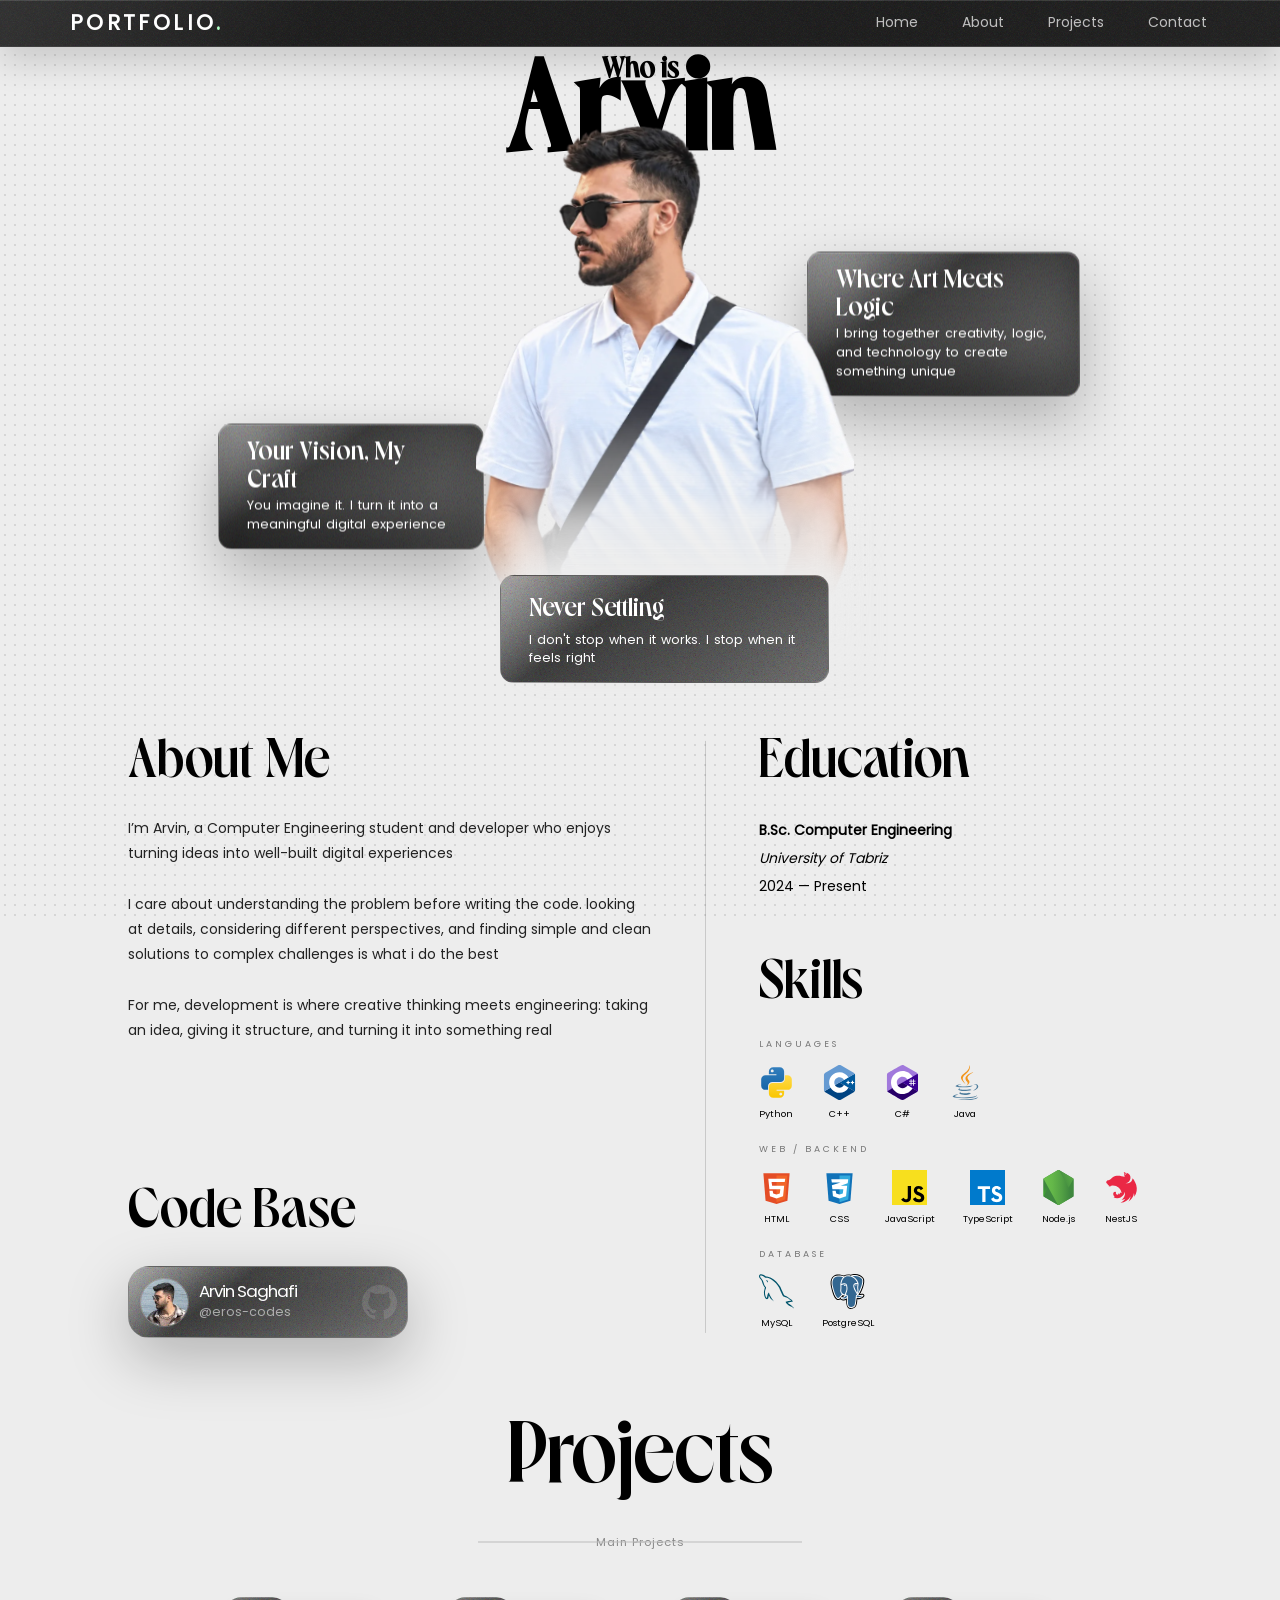
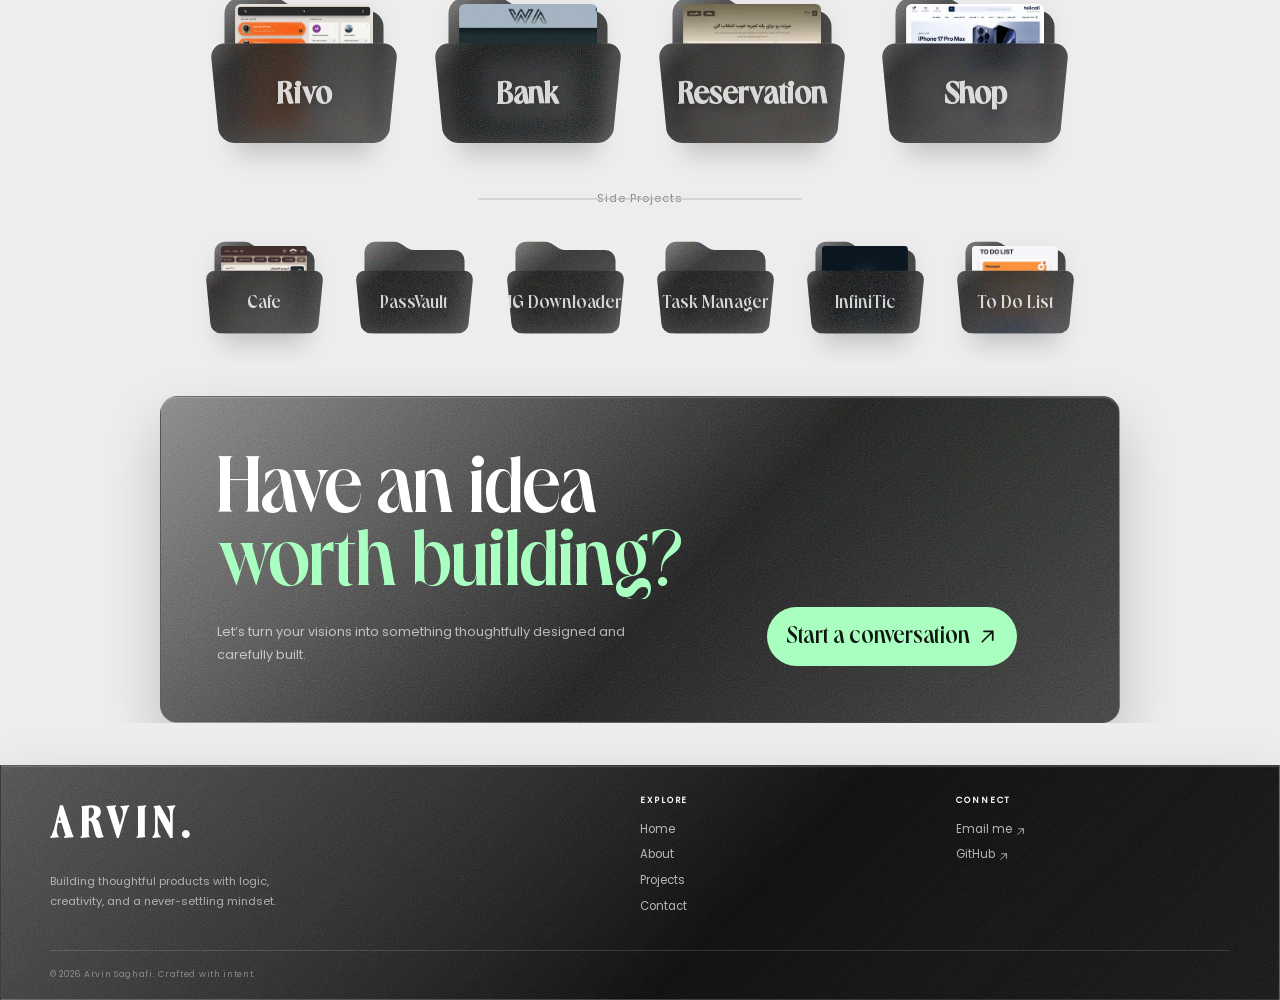
==== index.html @ ecf49b20 "Add initial implementation of WA Bank project webpage" ====
<!DOCTYPE html>
<html lang="en">

<head>
	<title>Arvin Saghafi | Backend-Focused Software Developer</title>
	<meta charset="UTF-8">
	<meta name="viewport" content="width=device-width, initial-scale=1.0">
	<!-- SEO -->
	<meta name="description"
		content="Arvin Saghafi is a backend-focused software developer and Computer Engineering student building scalable software systems, APIs, and modern web applications.">
	<meta name="keywords"
		content="Arvin Saghafi, backend developer, software developer, API developer, software engineer, web developer, portfolio">
	<meta name="author" content="Arvin Saghafi">
	<link rel="canonical" href="https://www.aboutarvin.ir/">
	<!-- Favicon -->
	<link rel="shortcut icon" href="assets/images/me/fav.ico" type="image/x-icon">
	<!-- Motion gate: animations.css only hides anything when this class
	     is present. No JS, or reduced-motion preference, means the page
	     renders fully visible. Must run before the stylesheet. -->
	<script>
		(function () {
			try {
				var d = document.documentElement;
				if (window.matchMedia &&
					window.matchMedia("(prefers-reduced-motion: reduce)").matches) return;
				d.classList.add("js-motion");

				/* A tab opened in the background still advances the animation
				   clock, so the hero entrance would be finished before anyone
				   ever looked at it. Pause it and release on the first view.
				   Running is the default: if this block fails, the page simply
				   behaves as it did before. */
				if (document.visibilityState === "hidden") {
					d.classList.add("motion-hold");
					var release = function () { d.classList.remove("motion-hold"); };
					document.addEventListener("visibilitychange", release, { once: true });
					setTimeout(release, 8000); /* never hold forever */
				}
			} catch (e) { }
		})();
	</script>
	<!-- Styles -->
	<!-- Preload the two things that were stuck at the end of the CSS chain -->
	<link rel="preload" as="image" href="assets/images/me/Me.webp" fetchpriority="high">
	<link rel="preload" as="font" type="font/otf" href="assets/fonts/Roah/roaheregular-maoan.woff2" crossorigin>
	<link rel="preload" as="font" type="font/woff2" href="assets/fonts/Poppins/Poppins-Regular.woff2" crossorigin>
	
	<link rel="stylesheet" href="assets/stylesheets/settings.css">
	
	<link rel="stylesheet" href="assets/stylesheets/laptop/header.css" media="screen and (min-width: 1025px)">
	<link rel="stylesheet" href="assets/stylesheets/laptop/hero.css" media="screen and (min-width: 1025px)">
	<link rel="stylesheet" href="assets/stylesheets/laptop/about.css" media="screen and (min-width: 1025px)">
	<link rel="stylesheet" href="assets/stylesheets/laptop/projects.css" media="screen and (min-width: 1025px)">
	<link rel="stylesheet" href="assets/stylesheets/laptop/contact.css" media="screen and (min-width: 1025px)">
	<link rel="stylesheet" href="assets/stylesheets/laptop/footer.css" media="screen and (min-width: 1025px)">
	
	<link rel="stylesheet" href="assets/stylesheets/tablet/header.css"
		media="screen and (min-width: 768px) and (max-width: 1024px)">
	<link rel="stylesheet" href="assets/stylesheets/tablet/hero.css"
		media="screen and (min-width: 768px) and (max-width: 1024px)">
	<link rel="stylesheet" href="assets/stylesheets/tablet/about.css"
		media="screen and (min-width: 768px) and (max-width: 1024px)">
	<link rel="stylesheet" href="assets/stylesheets/tablet/projects.css"
		media="screen and (min-width: 768px) and (max-width: 1024px)">
	<link rel="stylesheet" href="assets/stylesheets/tablet/contact.css"
		media="screen and (min-width: 768px) and (max-width: 1024px)">
	<link rel="stylesheet" href="assets/stylesheets/tablet/footer.css"
		media="screen and (min-width: 768px) and (max-width: 1024px)">
	
	<link rel="stylesheet" href="assets/stylesheets/mobile/header.css"
		media="screen and (min-width: 320px) and (max-width: 767px)">
	<link rel="stylesheet" href="assets/stylesheets/mobile/hero.css"
		media="screen and (min-width: 320px) and (max-width: 767px)">
	<link rel="stylesheet" href="assets/stylesheets/mobile/about.css"
		media="screen and (min-width: 320px) and (max-width: 767px)">
	<link rel="stylesheet" href="assets/stylesheets/mobile/projects.css"
		media="screen and (min-width: 320px) and (max-width: 767px)">
	<link rel="stylesheet" href="assets/stylesheets/mobile/contact.css"
		media="screen and (min-width: 320px) and (max-width: 767px)">
	<link rel="stylesheet" href="assets/stylesheets/mobile/footer.css"
		media="screen and (min-width: 320px) and (max-width: 767px)">
	
	<link rel="stylesheet" href="components/glass-folders/glass-folder.css">
	<link rel="stylesheet" href="assets/stylesheets/animations.css">
	<!-- Theme -->
	<meta name="theme-color" content="#000000">
	<!-- Open Graph -->
	<meta property="og:type" content="website">
	<meta property="og:title" content="Arvin Saghafi | Backend-Focused Software Developer">
	<meta property="og:description"
		content="Backend-focused software developer showcasing software projects, APIs, systems, and technical experience.">
	<meta property="og:url" content="https://www.aboutarvin.ir/">
	<meta property="og:image" content="https://www.aboutarvin.ir/assets/images/me/Me.webp">
	<meta property="og:site_name" content="Arvin Saghafi Portfolio">
	<!-- Twitter Card -->
	<meta name="twitter:card" content="summary_large_image">
	<meta name="twitter:title" content="Arvin Saghafi | Backend-Focused Software Developer">
	<meta name="twitter:description"
		content="Backend-focused software developer portfolio showcasing projects, skills, and experience.">
	<meta name="twitter:image" content="https://www.aboutarvin.ir/assets/images/me/Me.webp">
	<!-- Structured Data: SEO + GEO + AEO -->
	<script type="application/ld+json">
		{
			"@context": "https://schema.org",
			"@graph": [
				{
					"@type": "Person",
					"@id": "https://www.aboutarvin.ir/#person",
					"name": "Arvin Saghafi",
					"alternateName": "آروین ثقفی",
					"url": "https://www.aboutarvin.ir/",
					"image": "https://www.aboutarvin.ir/assets/images/me/Me.webp",
					"jobTitle": "Backend-Focused Software Developer",
					"description": "Arvin Saghafi is a backend-focused software developer and Computer Engineering student building scalable software systems, APIs, and modern web applications.",
					"knowsAbout": [
						"Backend Development",
						"Software Engineering",
						"API Development",
						"REST APIs",
						"Database Design",
						"Web Applications",
						"JavaScript",
						"TypeScript",
						"Node.js",
						"NestJS",
						"Java",
						"C#",
						"C++",
						"Python",
						"HTML",
						"CSS",
						"SQL",
						"MySQL",
						"PostgreSQL",
						"Git"
					],
					"alumniOf": {
						"@type": "CollegeOrUniversity",
						"name": "Tabriz University"
					},
					"sameAs": [
						"https://github.com/eros-codes"
					]
				},
				{
					"@type": "WebSite",
					"@id": "https://www.aboutarvin.ir/#website",
					"name": "Arvin Saghafi Portfolio",
					"url": "https://www.aboutarvin.ir/",
					"creator": {
						"@id": "https://www.aboutarvin.ir/#person"
					}
				},
				{
					"@type": "ProfilePage",
					"@id": "https://www.aboutarvin.ir/#profile",
					"url": "https://www.aboutarvin.ir/",
					"mainEntity": {
						"@id": "https://www.aboutarvin.ir/#person"
					}
				}
			]
		}
	</script>
</head>

<body>
	<header class="header" id="header">
		<a class="site-logo" href="#home" aria-label="Arvin home">PORTFOLIO<span>.</span></a>
		<nav class="desktop-nav" aria-label="Primary navigation">
			<a href="#home">Home</a>
			<a href="#about">About</a>
			<a href="#projects">Projects</a>
			<a href="#contact">Contact</a>
		</nav>
		<button class="menu-toggle" type="button" aria-label="Open menu" aria-expanded="false"
			aria-controls="mobile-menu">
			<span></span>
			<span></span>
			<span></span>
		</button>
		<nav class="mobile-nav" id="mobile-menu" aria-label="Mobile navigation" aria-hidden="true">
			<a href="#home">Home</a>
			<a href="#about">About</a>
			<a href="#projects">Projects</a>
			<a href="#contact">Contact</a>
		</nav>
	</header>

	<main>
		<section class="hero">
			<span id="home" class="section-anchor" aria-hidden="true"></span>
			<h2>Who is</h2>
			<h1>Arvin</h1>
			<div class="hero-image">
				<img src="assets/images/me/Me.webp" alt="Arvin Saghafi - Backend-Focused Software Developer"
					fetchpriority="high">
			</div>
			<section class="hero-cards-container">
				<div class="hero-card">
					<h3>Your Vision, My Craft</h3>
					<p>You imagine it. I turn it into a meaningful digital experience</p>
				</div>
				<div class="hero-card">
					<h3>Never Settling</h3>
					<p>I don't stop when it works. I stop when it feels right</p>
				</div>
				<div class="hero-card">
					<h3>Where Art Meets Logic</h3>
					<p>I bring together creativity, logic, and technology to create something unique</p>
				</div>
			</section>
		</section>

		<section id="about">
			<section class="bento-grid-laptop">
				<div class="bento-left">
					<article class="about-card">
						<h3>About Me</h3>
						<div class="about-text">
							<p>
								I’m Arvin, a Computer Engineering student and developer who enjoys turning ideas into
								well-built
								digital experiences
							</p>
							<p>
								I care about understanding the problem before writing the code. looking at details,
								considering
								different perspectives, and finding simple and clean solutions to complex challenges is
								what
								i do the best
							</p>
							<p>
								For me, development is where creative thinking meets engineering: taking an idea, giving
								it
								structure, and turning it into something real
							</p>
						</div>
					</article>
					<article class="connect-card">
						<h3>Code Base</h3>
						<a href="https://github.com/eros-codes" class="profile-card" target="_blank">
							<div class="profile-image">
								<img src="assets/images/me/profile.webp" alt="Arvin Saghafi GitHub profile picture"
									loading="lazy">
							</div>
							<div class="profile-info">
								<h3>Arvin Saghafi</h3>
								<span>@eros-codes</span>
							</div>
							<div class="github-icon">
								<img src="assets/SVGs/social/github.svg" alt="">
							</div>
						</a>
					</article>
				</div>
				<div class="vertical-divider"></div>
				<div class="bento-right">
					<article class="education-card">
						<h3>Education</h3>
						<p class="education-info">
							<strong>B.Sc. Computer Engineering</strong>
							<br>
							<em>University of Tabriz</em>
							<br>
							2024 — Present
						</p>
					</article>
					<article class="skills-card">
						<h3>Skills</h3>
						<div class="skill-group">
							<span>LANGUAGES</span>
							<div class="skill-icons">
								<div>
									<img src="assets/SVGs/skills/python.svg" alt="">
									<p>Python</p>
								</div>
								<div>
									<img src="assets/SVGs/skills/c++.svg" alt="">
									<p>C++</p>
								</div>
								<div>
									<img src="assets/SVGs/skills/c-sharp.svg" alt="">
									<p>C#</p>
								</div>
								<div>
									<img src="assets/SVGs/skills/java.svg" alt="">
									<p>Java</p>
								</div>
							</div>
						</div>
						<div class="skill-group">
							<span>WEB / BACKEND</span>
							<div class="skill-icons">
								<div><img src="assets/SVGs/skills/html.svg" alt="">
									<p>HTML</p>
								</div>
								<div><img src="assets/SVGs/skills/css.svg" alt="">
									<p>CSS</p>
								</div>
								<div><img src="assets/SVGs/skills/js.svg" alt="">
									<p>JavaScript</p>
								</div>
								<div><img src="assets/SVGs/skills/ts.svg" alt="">
									<p>TypeScript</p>
								</div>
								<div><img src="assets/SVGs/skills/nodejs.svg" alt="">
									<p>Node.js</p>
								</div>
								<div><img src="assets/SVGs/skills/nestjs.svg" alt="">
									<p>NestJS</p>
								</div>
							</div>
						</div>
						<div class="skill-group">
							<span>DATABASE</span>
							<div class="skill-icons">
								<div><img src="assets/SVGs/skills/mysql.svg" alt="">
									<p>MySQL</p>
								</div>
								<div><img src="assets/SVGs/skills/psql.svg" alt="">
									<p>PostgreSQL</p>
								</div>
							</div>
						</div>
					</article>
				</div>
			</section>

			<section class="bento-grid-tablet">
				<div class="bento-top">
					<article class="about-card">
						<h3>About Me</h3>
						<div class="about-text">
							<p>
								I’m Arvin, a Computer Engineering student and developer who enjoys turning ideas into
								well-built
								digital experiences
							</p>
							<p>
								I care about understanding the problem before writing the code. looking at details,
								considering
								different perspectives, and finding simple and clean solutions to complex challenges is
								what
								i do
								the best
							</p>
							<p>
								For me, development is where creative thinking meets engineering: taking an idea, giving
								it
								structure, and turning it into something real
							</p>
						</div>
					</article>
				</div>
				<div class="bento-bottom">
					<article class="skills-card">
						<h3>Skills</h3>
						<div class="skill-group">
							<span>LANGUAGES</span>
							<div class="skill-icons">
								<div>
									<img src="assets/SVGs/skills/python.svg" alt="">
									<p>Python</p>
								</div>
								<div>
									<img src="assets/SVGs/skills/c++.svg" alt="">
									<p>C++</p>
								</div>
								<div>
									<img src="assets/SVGs/skills/c-sharp.svg" alt="">
									<p>C#</p>
								</div>
								<div>
									<img src="assets/SVGs/skills/java.svg" alt="">
									<p>Java</p>
								</div>
							</div>
						</div>
						<div class="skill-group">
							<span>WEB / BACKEND</span>
							<div class="skill-icons">
								<div><img src="assets/SVGs/skills/html.svg" alt="">
									<p>HTML</p>
								</div>
								<div><img src="assets/SVGs/skills/css.svg" alt="">
									<p>CSS</p>
								</div>
								<div><img src="assets/SVGs/skills/js.svg" alt="">
									<p>JavaScript</p>
								</div>
								<div><img src="assets/SVGs/skills/ts.svg" alt="">
									<p>TypeScript</p>
								</div>
								<div><img src="assets/SVGs/skills/nodejs.svg" alt="">
									<p>Node.js</p>
								</div>
								<div><img src="assets/SVGs/skills/nestjs.svg" alt="">
									<p>NestJS</p>
								</div>
							</div>
						</div>
						<div class="skill-group">
							<span>DATABASE</span>
							<div class="skill-icons">
								<div><img src="assets/SVGs/skills/mysql.svg" alt="">
									<p>MySQL</p>
								</div>
								<div><img src="assets/SVGs/skills/psql.svg" alt="">
									<p>PostgreSQL</p>
								</div>
							</div>
						</div>
					</article>
					<div class="vertical-divider"></div>
					<div class="bento-bottom-right">
						<article class="education-card">
							<h3>Education</h3>
							<p class="education-info">
								<strong>B.Sc. Computer Engineering</strong>
								<br>
								<em>University of Tabriz</em>
								<br>
								2024 — Present
							</p>
						</article>
						<article class="connect-card">
							<h3>Code Base</h3>
							<a href="https://github.com/eros-codes" class="profile-card" target="_blank">
								<div class="profile-image">
									<img src="assets/images/me/profile.webp" alt="Arvin Saghafi GitHub profile picture"
										loading="lazy">
								</div>
								<div class="profile-info">
									<h3>Arvin Saghafi</h3>
									<span>@eros-codes</span>
								</div>
								<div class="github-icon">
									<img src="assets/SVGs/social/github.svg" alt="">
								</div>
							</a>
						</article>
					</div>
				</div>
			</section>

			<section class="bento-grid-mobile">
				<article class="about-card">
					<h3>About Me</h3>
					<div class="about-text">
						<p>
							I’m Arvin, a Computer Engineering student and developer who enjoys turning ideas into
							well-built
							digital experiences
						</p>
						<p>
							I care about understanding the problem before writing the code. looking at details,
							considering
							different perspectives, and finding simple and clean solutions to complex challenges is what
							i
							do
							the best
						</p>
						<p>
							For me, development is where creative thinking meets engineering: taking an idea, giving it
							structure, and turning it into something real
						</p>
					</div>
				</article>
				<article class="education-card">
					<h3>Education</h3>
					<p class="education-info">
						<strong>B.Sc. Computer Engineering</strong>
						<br>
						<em>University of Tabriz</em>
						<br>
						2024 — Present
					</p>
				</article>
				<article class="skills-card">
					<h3>Skills</h3>
					<div>
						<div class="skill-group">
							<span>LANGUAGES</span>
							<div class="skill-icons">
								<div>
									<img src="assets/SVGs/skills/python.svg" alt="">
									<p>Python</p>
								</div>
								<div>
									<img src="assets/SVGs/skills/c++.svg" alt="">
									<p>C++</p>
								</div>
								<div>
									<img src="assets/SVGs/skills/c-sharp.svg" alt="">
									<p>C#</p>
								</div>
								<div>
									<img src="assets/SVGs/skills/java.svg" alt="">
									<p>Java</p>
								</div>
							</div>
						</div>
						<div class="skill-group">
							<span>WEB / BACKEND</span>
							<div class="skill-icons">
								<div><img src="assets/SVGs/skills/html.svg" alt="">
									<p>HTML</p>
								</div>
								<div><img src="assets/SVGs/skills/css.svg" alt="">
									<p>CSS</p>
								</div>
								<div><img src="assets/SVGs/skills/js.svg" alt="">
									<p>JavaScript</p>
								</div>
								<div><img src="assets/SVGs/skills/ts.svg" alt="">
									<p>TypeScript</p>
								</div>
								<div><img src="assets/SVGs/skills/nodejs.svg" alt="">
									<p>Node.js</p>
								</div>
								<div><img src="assets/SVGs/skills/nestjs.svg" alt="">
									<p>NestJS</p>
								</div>
							</div>
						</div>
						<div class="skill-group">
							<span>DATABASE</span>
							<div class="skill-icons">
								<div><img src="assets/SVGs/skills/mysql.svg" alt="">
									<p>MySQL</p>
								</div>
								<div><img src="assets/SVGs/skills/psql.svg" alt="">
									<p>PostgreSQL</p>
								</div>
							</div>
						</div>
					</div>
				</article>
				<article class="connect-card">
					<h3>Code Base</h3>
					<a href="https://github.com/eros-codes" class="profile-card" target="_blank">
						<div class="profile-image">
							<img src="assets/images/me/profile.webp" alt="Arvin Saghafi GitHub profile picture"
								loading="lazy">
						</div>
						<div class="profile-info">
							<h3>Arvin Saghafi</h3>
							<span>@eros-codes</span>
						</div>
						<div class="github-icon">
							<img src="assets/SVGs/social/github.svg" alt="">
						</div>
					</a>
				</article>
			</section>
		</section>

		<section class="projects" id="projects">
			<h2>Projects</h2>
			<span>Main Projects</span>
			<div id="main-projects-grid"></div>
			<span>Side Projects</span>
			<div id="side-projects-grid"></div>
		</section>

		<section id="contact">
			<section class="contact-cta">
				<div class="contact-content">
					<h2>Have an idea<br><em>worth building?</em></h2>
					<p class="contact-cta-p-laptop">Let’s turn your visions into something thoughtfully designed and
						carefully built.</p>
					<p class="contact-cta-p-mobile">Let's turn your ideas<br>into something real.</p>
				</div>
				<a class="contact-button" href="mailto:saghafiarvin@gmail.com" target="_blank" rel="noreferrer">
					Start a conversation
					<svg xmlns="http://www.w3.org/2000/svg" width="1em" height="1em" viewBox="0 0 24 24">
						<path d="M0 0h24v24H0z" fill="none" />
						<path fill="none" stroke="currentColor" stroke-linecap="round" stroke-linejoin="round"
							stroke-width="2" d="M18 6L6 18M8 6h10v10" />
					</svg>
				</a>
			</section>

			<section class="contact-cta-mobile">
				<h2>Have an idea<br><em>worth building?</em></h2>
				<p class="contact-cta-p-laptop">Let’s turn your visions into something thoughtfully designed and
					carefully
					built.
				</p>
				<p class="contact-cta-p-mobile">Let's turn your ideas<br>into something real.</p>
				<a class="contact-button" href="mailto:saghafiarvin@gmail.com" target="_blank" rel="noreferrer">
					Start a conversation
					<svg xmlns="http://www.w3.org/2000/svg" width="1em" height="1em" viewBox="0 0 24 24">
						<path d="M0 0h24v24H0z" fill="none" />
						<path fill="none" stroke="currentColor" stroke-linecap="round" stroke-linejoin="round"
							stroke-width="2" d="M18 6L6 18M8 6h10v10" />
					</svg>
				</a>
			</section>
		</section>

	</main>

	<footer class="site-footer">
		<div class="footer-main">
			<div class="footer-brand">
				<a class="site-logo" href="#home" aria-label="Back to Arvin's home">ARVIN<span>.</span></a>
				<p>Building thoughtful products with logic, creativity, and a never-settling mindset.</p>
			</div>
			<div class="footer-column">
				<h2 class="footer-heading">Explore</h2>
				<nav class="footer-links" aria-label="Footer navigation">
					<a href="#home">Home</a>
					<a href="#about">About</a>
					<a href="#projects">Projects</a>
					<a href="#contact">Contact</a>
				</nav>
			</div>
			<div class="footer-column">
				<h2 class="footer-heading">Connect</h2>
				<nav class="footer-socials" aria-label="Social links">
					<a href="mailto:saghafiarvin@gmail.com">Email me
						<svg xmlns="http://www.w3.org/2000/svg" width="1em" height="1em" viewBox="0 0 24 24">
							<path d="M0 0h24v24H0z" fill="none" />
							<path fill="none" stroke="currentColor" stroke-linecap="round" stroke-linejoin="round"
								stroke-width="2" d="M18 6L6 18M8 6h10v10" />
						</svg>
					</a>
					<a href="https://github.com/eros-codes" target="_blank" rel="noreferrer">GitHub
						<svg xmlns="http://www.w3.org/2000/svg" width="1em" height="1em" viewBox="0 0 24 24">
							<path d="M0 0h24v24H0z" fill="none" />
							<path fill="none" stroke="currentColor" stroke-linecap="round" stroke-linejoin="round"
								stroke-width="2" d="M18 6L6 18M8 6h10v10" />
						</svg>
					</a>
				</nav>
			</div>
		</div>
		<div class="footer-bottom">
			<p>© 2026 Arvin Saghafi. Crafted with intent.</p>
		</div>
	</footer>


	<script type="module" src="assets/js/main.js"></script>
</body>

</html>
---- assets/stylesheets/settings.css ----
@font-face {
	font-family: "Roaheregular";
	src: url("../fonts/Roah/roaheregular-maoan.woff2") format("woff2");
	font-style: normal;
	font-weight: 400;
	font-display: swap;
}

@font-face {
	font-family: "Poppins";
	src: url("../fonts/Poppins/Poppins-Regular.woff2") format("woff2"),
		url("../fonts/Poppins/Poppins-Regular.woff") format("woff");
	font-style: normal;
	font-weight: 400;
	font-display: swap;
}

*,
*::before,
*::after {
	text-decoration: none;
	box-sizing: border-box;
	margin: 0;
	padding: 0;
}

html {
	font-size: 14px;
	scroll-behavior: smooth;
}

body,
button,
input,
textarea,
select {
	font-family: "Roaheregular", sans-serif;
}

body {
	min-height: 100vh;
	line-height: 1.5;
	background-color: #ededed;
    background-image: radial-gradient(
        rgba(14, 14, 14, 0.1) 1px,
        transparent 1px
    );
    background-size: 10px 10px;
	display: flex;
	flex-direction: column;
	justify-content: start;
	align-items: center;
	gap: 3rem;

	overflow-x: hidden;
}

main {
	width: 100%;
	display: flex;
	flex-direction: column;
	justify-content: start;
	align-items: center;
	gap: 3rem;

	overflow-x: hidden;
}

img,
picture,
video,
canvas,
svg {
	display: block;
	max-width: 100%;
}

button,
input,
textarea,
select {
	font-size: inherit;
}


#about { width: 100%; display: flex; justify-content: center; scroll-margin-top: 3rem; }
#contact { width: 100%; display: flex; justify-content: center; scroll-margin-top: 3rem; }
---- assets/stylesheets/laptop/header.css ----
.header {
	position: fixed;
	top: 0;
	z-index: 20;
	display: flex;
	align-items: center;
	justify-content: space-between;
	width: 100%;
	border-bottom: 1px solid rgba(255, 255, 255, 0.16);
	box-shadow: 0 1rem 2.5rem rgba(0, 0, 0, 0.16), inset 0 1px rgba(255, 255, 255, 0.12);
	transition: all 0.2s ease-in;

	.site-logo {
		color: #fff;
		font-family: "Poppins", sans-serif;
		font-size: 1.5rem;
		font-weight: 600;
		letter-spacing: 0.16em;
		text-decoration: none;
		transition: all 0.2s ease-in;

		span { color: #a9ffbf; }
	}

	.desktop-nav {
		display: flex;
		align-items: center;
		gap: clamp(1rem, 3vw, 2.8rem);

		a {
			padding: 0.2rem;
			color: rgba(255, 255, 255, 0.7);
			font-family: "Poppins", sans-serif;
			font-size: 1rem;
			text-decoration: none;
			transition: all 0.2s ease;

			&:hover,
			&:focus-visible { color: #fff; }
		}
	}

	.menu-toggle,
	.mobile-nav { display: none; }

	&::before {
		content: "";
		position: absolute;
		inset: 0;
		background-image: url("data:image/svg+xml,%3Csvg viewBox='0 0 300 300' xmlns='http://www.w3.org/2000/svg'%3E%3Cfilter id='noise'%3E%3CfeTurbulence type='fractalNoise' baseFrequency='.65' numOctaves='4'/%3E%3C/filter%3E%3Crect width='300' height='300' filter='url(%23noise)'/%3E%3C/svg%3E");
		opacity: 0.5;
		mix-blend-mode: soft-light;
		pointer-events: none;
	}
	&::after {
		content: "";
		position: absolute;
		inset: 0;
		background: linear-gradient(
			120deg,
			rgba(255, 255, 255, 0.18),
			transparent 25%,
			transparent 70%,
			rgba(255, 255, 255, 0.04)
		);
		opacity: 0.5;
		pointer-events: none;
	}
}

.section-anchor {
	display: block;
	position: relative;
	top: -6rem;
	width: 0;
	height: 0;
}

.header-active {
	background: rgba(8, 8, 8, 0.75);
	backdrop-filter: blur(10px);
	-webkit-backdrop-filter: blur(18px);
	padding: 0.3rem 3.75rem;
	.site-logo {
		font-size: 1.2rem;
	}
	a {
		padding: 0rem;
		font-size: 0.9rem;
	}
}
.header-deactive {
	background: #1a1a1a;
	padding: 0.5rem 5rem;

	.site-logo {
		font-size: 1.5rem;
	}
	a {
		font-size: 1rem;
	}
}
---- assets/stylesheets/laptop/hero.css ----
.hero {
	width: 73rem;
	position: relative;
	min-height: 48rem;
	margin-top: 1.5rem;

	h2 {
		position: absolute;
		top: 2rem;
		left: 50%;
		transform: translateX(-50%);
		font-size: 2rem;
	}
	h1 {
		position: absolute;
		left: 50%;
		transform: translateX(-50%);
		font-size: 9rem;
	}
}
.hero-image {
	width: 27rem;
	height: 33.5rem;
	position: absolute;
	top: 7.5rem;
	left: 50%;
	transform: translateX(-4%) rotate(1deg);
	overflow: hidden;
	z-index: 1;
	transform-origin: center -1740%;
	
	img {
		width: 100%;
		height: 100%;
		object-fit: cover;
		object-position: top;
		display: block;
	}
}

.hero-cards-container {
	width: 100%;
	display: flex;
	flex-direction: row;
	justify-content: center;
	align-items: center;
	position: absolute;
	top: 38.5rem;

	> :nth-child(1) {
		h3 {
			line-height: 1.1;
		}
		width: 19rem;
		bottom: 10.5rem;
		left: -1rem;
		margin-left: 3.8rem;
	}
	> :nth-child(2) {
		width: 23.5rem;
		z-index: 2;
		box-shadow:
			1rem -10rem 4rem rgba(237, 237, 237, 0.45),
			1rem -5rem 2rem rgba(237, 237, 237, 0.7),
			2rem -1rem 2rem rgba(237, 237, 237, 0.7);
	}
	> :nth-child(3) {
		h3 {
			line-height: 1.1;
		}
		width: 19.5rem;
		bottom: 22rem;
		right: 1.5rem;
	}
}

.hero-card {
	padding: 1rem 2rem;
	border-radius: 1rem;
	background: linear-gradient(
		145deg,
		rgba(62, 62, 62, 0.5) 3%,
		rgba(14, 14, 14, 0.8) 35%,
		rgba(0, 0, 0, 0.5)
	);
	backdrop-filter: blur(5px);
	-webkit-backdrop-filter: blur(25px);
	border: 1px solid rgba(255, 255, 255, 0.14);
	box-shadow:
		inset 0 1px 1px rgba(255, 255, 255, 0.18),
		inset 0 -30px 50px rgba(0, 0, 0, 0.5),
		0 25px 60px rgba(0, 0, 0, 0.25);

	position: relative;
	overflow: hidden;
	display: flex;
	flex-direction: column;
	align-items: start;
	justify-content: center;
	gap: 0.2rem;

	h3 {
		font-size: 1.8rem;
		color: #fff;
		position: relative;
		z-index: 1;
		font-weight: 400;
	}
	p {
		font-family: "Poppins";
		font-size: 0.9rem;
		color: #fff;
		position: relative;
		z-index: 1;
		word-spacing: 2px;
	}

	&::before {
		content: "";
		position: absolute;
		inset: 0;
		background-image: url("data:image/svg+xml,%3Csvg viewBox='0 0 300 300' xmlns='http://www.w3.org/2000/svg'%3E%3Cfilter id='noise'%3E%3CfeTurbulence type='fractalNoise' baseFrequency='.65' numOctaves='4'/%3E%3C/filter%3E%3Crect width='300' height='300' filter='url(%23noise)'/%3E%3C/svg%3E");
		opacity: 0.9;
		mix-blend-mode: soft-light;
		pointer-events: none;
	}
	&::after {
		content: "";
		position: absolute;
		inset: 0;
		background: linear-gradient(
			120deg,
			rgba(255, 255, 255, 0.18),
			transparent 25%,
			transparent 70%,
			rgba(255, 255, 255, 0.04)
		);
		opacity: 0.9;
		pointer-events: none;
	}
}
---- assets/stylesheets/laptop/about.css ----
.bento-grid-tablet, .bento-grid-mobile { display: none; }
.bento-grid-laptop {
	width: 80%;
	display: grid;
	grid-template-columns: 1fr 1px 0.75fr;
	column-gap: 3.75rem;
	position: relative;

	.bento-left {
		display: flex;
		flex-direction: column;
	}
	.vertical-divider {
		width: 1px;
		height: 96%;
		background: rgba(0, 0, 0, 0.15);
		transform: translateY(1%);
	}
	.bento-right {
		display: flex;
		flex-direction: column;
		gap: 4rem;
	}
}

.about-card,
.education-card,
.skills-card,
.connect-card {
	padding: 0;
	position: relative;

	h3{
		font-size: 3.8rem;
		font-weight: 400;
		line-height: 1;
		margin: 0 0 2rem;
	}
}

.section-label {
	display: flex;
	align-items: center;
	gap: 1rem;
	margin-bottom: 1.5rem;
	
	span {
		font-family: "Poppins", sans-serif;
		font-size: 0.7rem;
		letter-spacing: 3px;
		color: #555;
	}
	p {
		margin: 0;
		font-family: "Poppins", sans-serif;
		font-size: 0.65rem;
		letter-spacing: 4px;
		color: #888;
	}
	&::after {
		content: "";
		width: 70px;
		height: 1px;
		background: #bbb;
	}
}

.about-card {
	min-height: 450px;

	.about-text {
		max-width: 620px;
		
		p {
			font-family: "Poppins", sans-serif;
			font-size: 1rem;
			line-height: 1.8;
			color: #222;
			margin-bottom: 1.8rem;
		}
	}
}

.education-info {
	font-family: "Poppins", sans-serif;
	font-size: 1rem;
	line-height: 2;

	strong {
		font-weight: 600;
	}
	em {
		font-style: italic;
	}
	h3 {
		margin-bottom: 3rem;
	}
}

.skill-group {
	display: flex;
	flex-direction: column;
	align-items: flex-start;
	gap: 1rem;
	margin-bottom: 1.5rem;
	
	> span {
		width: auto;
		padding-top: 0;
		font-family: "Poppins", sans-serif;
		font-size: 0.65rem;
		letter-spacing: 3px;
		color: #777;
	}
	.skill-icons {
		display: flex;
		flex-wrap: nowrap;
		gap: 2rem;
		align-items: flex-start;

		div {
			display: flex;
			flex-direction: column;
			align-items: center;
			gap: 0.5rem;
		}
		img {
			width: 2.5rem;
			height: 2.5rem;
		}
		p {
			font-family: "Poppins", sans-serif;
			font-size: 0.67rem;
			margin: 0;
		}
	}
}

.profile-card {
	width: 20rem;
	display: flex;
	align-items: center;
	gap: 0.75rem;
	padding: 0.75rem 0.75rem;
	border-radius: 1.5rem;
	background: linear-gradient(
		145deg,
		rgba(62, 62, 62, 0.5) 3%,
		rgba(14, 14, 14, 0.8) 35%,
		rgba(0, 0, 0, 0.5)
	);
	backdrop-filter: blur(18px);
	-webkit-backdrop-filter: blur(18px);
	border: 1px solid rgba(255, 255, 255, 0.18);
	box-shadow:
		inset 0 0 40px rgba(255, 255, 255, 0.05),
		0 20px 60px rgba(0, 0, 0, 0.25);

	position: relative;
	overflow: hidden;
	text-decoration: none;
	color: white;
	
	&::before {
		content: "";
		position: absolute;
		inset: 0;
		background-image: url("data:image/svg+xml,%3Csvg viewBox='0 0 300 300' xmlns='http://www.w3.org/2000/svg'%3E%3Cfilter id='noise'%3E%3CfeTurbulence type='fractalNoise' baseFrequency='.65' numOctaves='4'/%3E%3C/filter%3E%3Crect width='300' height='300' filter='url(%23noise)'/%3E%3C/svg%3E");
		opacity: 0.9;
		mix-blend-mode: soft-light;
		pointer-events: none;
	}
	&::after {
		content: "";
		position: absolute;
		inset: 0;
		background: linear-gradient(
			120deg,
			rgba(255, 255, 255, 0.18),
			transparent 25%,
			transparent 70%,
			rgba(255, 255, 255, 0.04)
		);
		opacity: 0.9;
		pointer-events: none;
	}
	.profile-image {
		width: 3.5rem;
		height: 3.5rem;
		border-radius: 50%;
		overflow: hidden;
		opacity: 1;
		border: 1px solid rgba(255, 255, 255, 0.2);
	
		flex-shrink: 0;
		img {
			width: 100%;
			height: 100%;
			object-fit: cover;
		}
	}
	.profile-info {
		position: relative;
		z-index: 2;
		display: flex;
		flex-direction: column;
		justify-content: space-between;
		align-items: start;
		gap: 0.2rem;
	
		h3 {
			margin: 0;
			font-family: "Poppins", serif;
			font-size: 1.2rem;
			font-weight: 400;
			letter-spacing: -1px;
		}
		span {
			font-family: "Poppins", sans-serif;
			font-size: 0.9rem;
			color: rgba(255, 255, 255, 0.55);
		}
	}
	.github-icon {
		margin-left: auto;
		width: 2.5rem;
		height: 2.5rem;
		opacity: 0.12;
		position: relative;
		z-index: 2;
	
		img {
			width: 100%;
			height: 100%;
		}
	}
}
---- assets/stylesheets/laptop/projects.css ----
.projects {
	width: 80%;
	padding: 0 5rem;
	display: flex;
	flex-direction: column;
	justify-content: start;
	align-items: start;
	gap: 1rem;

	h2 {
		width: 100%;
		font-size: 6rem;
		font-weight: 400;
		text-align: center;
		position: relative;
	}
	span {
		width: 100%;
		text-align: center;
		font-family: "Poppins", sans-serif;
		font-size: 0.8rem;
		letter-spacing: 1px;
		color: #888;
		position: relative;
		display: inline-block;

		&::before {
			content: "";
			position: absolute;
			width: 12rem;
			height: 1px;
			background: #bbb;
			top: 50%;
			transform: translateY(-50%);
			right: 20rem;
		}
		&::after {
			content: "";
			position: absolute;
			width: 12rem;
			height: 1px;
			background: #bbb;
			top: 50%;
			transform: translateY(-50%);
			left: 20rem;
		}
	}
}

#main-projects-grid {
	width: 100%;
	display: grid;
	grid-template-columns: repeat(4, 24%);
	grid-auto-rows: auto;
	gap: 1.3%;
	grid-auto-flow: column;
	justify-content: center;
	align-items: center;
}

#side-projects-grid {
	width: 100%;
	display: grid;
	grid-template-columns: repeat(6, 15%);
	grid-auto-rows: auto;
	gap: 2%;
	grid-auto-flow: column;
	justify-content: center;
	align-items: center;
}
---- assets/stylesheets/laptop/contact.css ----
.contact-cta-mobile { display: none; }

.contact-cta {
	width: 75%;
	padding: clamp(2rem, 5vw, 4rem);
	position: relative;
	display: grid;
	grid-template-columns: minmax(0, 1.25fr) minmax(12rem, 0.75fr);
	gap: 2rem 4rem;
	align-items: end;
	border: 1px solid rgba(255, 255, 255, 0.16);
	border-radius: 1.25rem;
	background:
		linear-gradient(135deg, rgba(62, 62, 62, 0.58), rgba(14, 14, 14, 0.92) 55%, rgba(0, 0, 0, 0.72)),
		radial-gradient(circle at 85% 15%, rgba(169, 255, 191, 0.18), transparent 32%);
	box-shadow: inset 0 1px 1px rgba(255, 255, 255, 0.18), 0 2rem 4rem rgba(0, 0, 0, 0.2);
	overflow: hidden;
	color: #fff;

	&::before {
		content: "";
		position: absolute;
		inset: 0;
		background-image: url("data:image/svg+xml,%3Csvg viewBox='0 0 300 300' xmlns='http://www.w3.org/2000/svg'%3E%3Cfilter id='noise'%3E%3CfeTurbulence type='fractalNoise' baseFrequency='.65' numOctaves='4'/%3E%3C/filter%3E%3Crect width='300' height='300' filter='url(%23noise)'/%3E%3C/svg%3E");
		opacity: 0.7;
		mix-blend-mode: soft-light;
		pointer-events: none;
	}
}

.contact-content {
	position: relative;
	z-index: 1;

	h2 {
		font-size: clamp(3rem, 6vw, 6rem);
		font-weight: 400;
		line-height: 0.95;
	}
	em {
		color: #a9ffbf;
		font-style: normal;
	}
	p {
		max-width: 31rem;
		margin-top: 1.5rem;
		font-family: "Poppins", sans-serif;
		font-size: clamp(0.78rem, 1vw, 0.95rem);
		line-height: 1.8;
		color: rgba(255, 255, 255, 0.65);
	}
	.contact-cta-p-mobile { display: none; }
}

.contact-button {
	width: max-content;
	display: flex;
	justify-content: start;
	align-items: center;
	gap: 0.5rem;
	padding: 0.9rem 1.35rem;
	border-radius: 999px;
	background: #a9ffbf;
	color: #101712;
	font-size: 1.6rem;
	transition: all 0.35s ease-in-out;

	svg {
		width: 1.5rem;
		height: 1.5rem;
	}
	&:hover,
	&:focus-visible { background: #d2ffdc; scale: 1.03; }
	&:active { background: #fff; scale: 1.03; }
}
---- assets/stylesheets/laptop/footer.css ----
.site-footer {
	width: 100%;
	margin: 0 auto;
	padding: 2rem 3.5rem 1.25rem;
	position: relative;
	border: 1px solid rgba(255, 255, 255, 0.16);
	background: linear-gradient(
		135deg,
		rgba(62, 62, 62, 0.9),
		rgba(14, 14, 14, 1) 58%,
		rgba(0, 0, 0, 0.9)
	);
	box-shadow:
		inset 0 1px 1px rgba(255, 255, 255, 0.18),
		0 1.75rem 4rem rgba(0, 0, 0, 0.18);
	overflow: hidden;
	color: #fff;

	&::before {
		content: "";
		position: absolute;
		inset: 0;
		background-image: url("data:image/svg+xml,%3Csvg viewBox='0 0 300 300' xmlns='http://www.w3.org/2000/svg'%3E%3Cfilter id='noise'%3E%3CfeTurbulence type='fractalNoise' baseFrequency='.65' numOctaves='4'/%3E%3C/filter%3E%3Crect width='300' height='300' filter='url(%23noise)'/%3E%3C/svg%3E");
		opacity: 0.65;
		mix-blend-mode: soft-light;
		pointer-events: none;
	}
}

.footer-main,
.footer-bottom {
	position: relative;
	z-index: 1;
}

.footer-main {
	display: grid;
	grid-template-columns: 1.4fr 0.7fr 0.7fr;
	gap: 3rem;
	padding-bottom: 2.5rem;
}

.footer-brand {
	.site-logo {
		color: #fff;
		font-size: 3rem;
		font-weight: 600;
		letter-spacing: 0.16em;
	}

	p {
		max-width: 18rem;
		margin-top: 1rem;
		font-family: "Poppins", sans-serif;
		font-size: 0.8rem;
		line-height: 1.8;
		color: rgba(255, 255, 255, 0.58);
	}
}

.footer-heading {
	margin-bottom: 1rem;
	font-family: "Poppins", sans-serif;
	font-size: 0.62rem;
	letter-spacing: 0.22em;
	text-transform: uppercase;
	color: #fff;
}

.footer-links,
.footer-socials {
	display: flex;
	flex-direction: column;
	align-items: flex-start;
	gap: 0.6rem;

	a {
		display: flex;
		align-items: end;
		gap: 0.2rem;
		font-family: "Poppins", sans-serif;
		font-size: 0.82rem;
		color: rgba(255, 255, 255, 0.68);
		transition:
			color 0.2s ease,
			transform 0.2s ease;

		svg {
			margin-bottom: 0.1rem;
			width: 0.8rem;
			height: 0.8rem;
		}
		&:hover,
		&:focus-visible {
			color: #fff;
			transform: translateX(0.25rem);
		}
	}
}

.footer-bottom {
	display: flex;
	align-items: center;
	justify-content: space-between;
	padding-top: 1.25rem;
	border-top: 1px solid rgba(255, 255, 255, 0.14);
	font-family: "Poppins", sans-serif;
	font-size: 0.62rem;
	letter-spacing: 0.08em;
	color: rgba(255, 255, 255, 0.4);

	p {
		margin: 0;
	}
}
---- assets/stylesheets/tablet/header.css ----
.header {
	position: fixed;
	top: 0;
	z-index: 20;
	display: flex;
	align-items: center;
	justify-content: space-between;
	width: 100%;
	border-bottom: 1px solid rgba(255, 255, 255, 0.16);
	box-shadow: 0 1rem 2.5rem rgba(0, 0, 0, 0.16), inset 0 1px rgba(255, 255, 255, 0.12);
	transition: all 0.2s ease-in;

	.site-logo {
		color: #fff;
		font-family: "Poppins", sans-serif;
		font-size: 1.5rem;
		font-weight: 600;
		letter-spacing: 0.16em;
		text-decoration: none;
		transition: all 0.2s ease-in;

		span { color: #a9ffbf; }
	}

	.desktop-nav {
		display: flex;
		align-items: center;
		gap: clamp(1rem, 3vw, 2.8rem);

		a {
			padding: 0.2rem;
			color: rgba(255, 255, 255, 0.7);
			font-family: "Poppins", sans-serif;
			font-size: 1rem;
			text-decoration: none;
			transition: all 0.2s ease;

			&:hover,
			&:focus-visible { color: #fff; }
		}
	}

	.menu-toggle,
	.mobile-nav { display: none; }

	&::before {
		content: "";
		position: absolute;
		inset: 0;
		background-image: url("data:image/svg+xml,%3Csvg viewBox='0 0 300 300' xmlns='http://www.w3.org/2000/svg'%3E%3Cfilter id='noise'%3E%3CfeTurbulence type='fractalNoise' baseFrequency='.65' numOctaves='4'/%3E%3C/filter%3E%3Crect width='300' height='300' filter='url(%23noise)'/%3E%3C/svg%3E");
		opacity: 0.5;
		mix-blend-mode: soft-light;
		pointer-events: none;
	}
	&::after {
		content: "";
		position: absolute;
		inset: 0;
		background: linear-gradient(
			120deg,
			rgba(255, 255, 255, 0.18),
			transparent 25%,
			transparent 70%,
			rgba(255, 255, 255, 0.04)
		);
		opacity: 0.5;
		pointer-events: none;
	}
}

.section-anchor {
	display: block;
	position: relative;
	top: -6rem;
	width: 0;
	height: 0;
}

.header-active {
	background: rgba(8, 8, 8, 0.75);
	backdrop-filter: blur(10px);
	-webkit-backdrop-filter: blur(10px);
	padding: 0.3rem 3.75rem;
	.site-logo {
		font-size: 1.2rem;
	}
	a {
		padding: 0rem;
		font-size: 0.9rem;
	}
}
.header-deactive {
	background: #1a1a1a;
	padding: 0.5rem 5rem;

	.site-logo {
		font-size: 1.5rem;
	}
	a {
		font-size: 1rem;
	}
}
---- assets/stylesheets/tablet/hero.css ----
.hero {
	width: 54.8rem;
	position: relative;
	min-height: 48rem;
	margin-top: 2rem;

	h2 {
		position: absolute;
		top: 2rem;
		left: 50%;
		transform: translateX(-50%);
		font-size: 2rem;
	}
	h1 {
		position: absolute;
		left: 50%;
		transform: translateX(-50%);
		font-size: 9rem;
	}
}
.hero-image {
	width: 25rem;
	height: 35rem;
	position: absolute;
	top: 7.5rem;
	left: 50%;
	transform: translateX(0%) rotate(2deg);
	overflow: hidden;
	z-index: 1;
	transform-origin: center -827%;
	
	img {
		width: 100%;
		height: 100%;
		object-fit: cover;
		object-position: top;
		display: block;
	}
}

.hero-cards-container {
	width: 100%;
	display: flex;
	flex-direction: row;
	justify-content: center;
	align-items: center;
	position: absolute;
	top: 38.5rem;

	> :nth-child(1) {
		h3 {
			line-height: 1.1;
		}
		width: 29%;
		bottom: 10.5rem;
		left: 1.5rem;
	}
	> :nth-child(2) {
		width: 44%;
		z-index: 2;
		box-shadow:
			1rem -10rem 4rem rgba(237, 237, 237, 0.45),
			1rem -5rem 2rem rgba(237, 237, 237, 0.7),
			2rem -1rem 2rem rgba(237, 237, 237, 0.7);
	}
	> :nth-child(3) {
		h3 {
			line-height: 1.1;
		}
		width: 27%;
		bottom: 22rem;
		right: 1rem;
	}
}

.hero-card {
	padding: 1rem 2rem;
	border-radius: 1rem;
	background: linear-gradient(
		145deg,
		rgba(62, 62, 62, 0.5) 3%,
		rgba(14, 14, 14, 0.8) 35%,
		rgba(0, 0, 0, 0.5)
	);
	backdrop-filter: blur(5px);
	-webkit-backdrop-filter: blur(25px);
	border: 1px solid rgba(255, 255, 255, 0.14);
	box-shadow:
		inset 0 1px 1px rgba(255, 255, 255, 0.18),
		inset 0 -30px 50px rgba(0, 0, 0, 0.5),
		0 25px 60px rgba(0, 0, 0, 0.25);

	position: relative;
	overflow: hidden;
	display: flex;
	flex-direction: column;
	align-items: start;
	justify-content: center;
	gap: 0.2rem;

	h3 {
		font-size: 1.8rem;
		color: #fff;
		position: relative;
		z-index: 1;
		font-weight: 400;
	}
	p {
		font-family: "Poppins";
		font-size: 0.9rem;
		color: #fff;
		position: relative;
		z-index: 1;
		word-spacing: 2px;
	}

	&::before {
		content: "";
		position: absolute;
		inset: 0;
		background-image: url("data:image/svg+xml,%3Csvg viewBox='0 0 300 300' xmlns='http://www.w3.org/2000/svg'%3E%3Cfilter id='noise'%3E%3CfeTurbulence type='fractalNoise' baseFrequency='.65' numOctaves='4'/%3E%3C/filter%3E%3Crect width='300' height='300' filter='url(%23noise)'/%3E%3C/svg%3E");
		opacity: 0.9;
		mix-blend-mode: soft-light;
		pointer-events: none;
	}
	&::after {
		content: "";
		position: absolute;
		inset: 0;
		background: linear-gradient(
			120deg,
			rgba(255, 255, 255, 0.18),
			transparent 25%,
			transparent 70%,
			rgba(255, 255, 255, 0.04)
		);
		opacity: 0.9;
		pointer-events: none;
	}
}
---- assets/stylesheets/tablet/about.css ----
.bento-grid-laptop, .bento-grid-mobile { display: none; }
.bento-grid-tablet {
	width: 85%;
	display: flex;
	justify-content: start;
	align-items: start;
	flex-direction: column;
	gap: 3rem;
	position: relative;

	.bento-top {
		width: 100%;
		display: flex;
		flex-direction: column;
	}
	.bento-bottom {
		width: 100%;
		display: grid;
		grid-template-columns: 0.65fr 1px 0.35fr;
		column-gap: 3.75rem;
		align-items: center;
	}
	.vertical-divider {
		width: 0.75px;
		height: 100%;
		background: rgba(0, 0, 0, 0.15);
		justify-self: start;
	}
}

.about-card,
.education-card,
.skills-card,
.connect-card {
	padding: 0;
	position: relative;
	display: flex;
	flex-direction: column;
	justify-content: start;
	align-items: start;
	gap: 1.25rem;

	h3{
		font-size: 3rem;
		font-weight: 400;
		line-height: 1;
	}
}

.about-card {
	.about-text {
		display: flex;
		flex-direction: column;
		justify-content: start;
		align-items: start;
		gap: 1rem;
		
		p {
			font-family: "Poppins", sans-serif;
			font-size: 0.9rem;
			line-height: 1.5;
			color: #222;
		}
	}
}

.skill-group {
	display: flex;
	flex-direction: column;
	align-items: flex-start;
	gap: 0.7rem;
	
	> span {
		width: auto;
		padding-top: 0;
		font-family: "Poppins", sans-serif;
		font-size: 0.65rem;
		letter-spacing: 3px;
		color: #777;
	}
	.skill-icons {
		display: flex;
		flex-wrap: nowrap;
		gap: 2rem;
		align-items: flex-start;

		div {
			display: flex;
			flex-direction: column;
			align-items: center;
			gap: 0.5rem;
		}
		img {
			width: 2rem;
			height: 2rem;
		}
		p {
			font-family: "Poppins", sans-serif;
			font-size: 0.6rem;
			margin: 0;
		}
	}
}

.bento-bottom-right {
	width: 100%;
	display: flex;
	flex-direction: column;
	justify-content: start;
	align-items: start;
	gap: 3rem;

	.education-info {
		font-family: "Poppins", sans-serif;
		font-size: 1rem;
		line-height: 2;
	
		strong {
			font-weight: 600;
		}
		em {
			font-style: italic;
		}
		h3 {
			margin-bottom: 3rem;
		}
	}
	
	.profile-card {
		width: 15rem;
		display: flex;
		align-items: center;
		gap: 0.75rem;
		padding: 0.65rem 0.65rem;
		border-radius: 1.4rem;
		background: linear-gradient(
			145deg,
			rgba(62, 62, 62, 0.5) 3%,
			rgba(14, 14, 14, 0.8) 35%,
			rgba(0, 0, 0, 0.5)
		);
		backdrop-filter: blur(18px);
		-webkit-backdrop-filter: blur(18px);
		border: 1px solid rgba(255, 255, 255, 0.18);
		box-shadow:
			inset 0 0 40px rgba(255, 255, 255, 0.05),
			0 20px 60px rgba(0, 0, 0, 0.25);
	
		position: relative;
		overflow: hidden;
		text-decoration: none;
		color: white;
		
		&::before {
			content: "";
			position: absolute;
			inset: 0;
			background-image: url("data:image/svg+xml,%3Csvg viewBox='0 0 300 300' xmlns='http://www.w3.org/2000/svg'%3E%3Cfilter id='noise'%3E%3CfeTurbulence type='fractalNoise' baseFrequency='.65' numOctaves='4'/%3E%3C/filter%3E%3Crect width='300' height='300' filter='url(%23noise)'/%3E%3C/svg%3E");
			opacity: 0.9;
			mix-blend-mode: soft-light;
			pointer-events: none;
		}
		&::after {
			content: "";
			position: absolute;
			inset: 0;
			background: linear-gradient(
				120deg,
				rgba(255, 255, 255, 0.18),
				transparent 25%,
				transparent 70%,
				rgba(255, 255, 255, 0.04)
			);
			opacity: 0.9;
			pointer-events: none;
		}
		.profile-image {
			width: 3rem;
			height: 3rem;
			border-radius: 50%;
			overflow: hidden;
			opacity: 1;
			border: 1px solid rgba(255, 255, 255, 0.2);
		
			flex-shrink: 0;
			img {
				width: 100%;
				height: 100%;
				object-fit: cover;
			}
		}
		.profile-info {
			position: relative;
			z-index: 2;
			display: flex;
			flex-direction: column;
			justify-content: space-between;
			align-items: start;
			gap: 0.2rem;
		
			h3 {
				margin: 0;
				font-family: "Poppins", serif;
				font-size: 1.1rem;
				font-weight: 400;
				letter-spacing: -1px;
			}
			span {
				font-family: "Poppins", sans-serif;
				font-size: 0.7rem;
				color: rgba(255, 255, 255, 0.55);
			}
		}
		.github-icon {
			margin-left: auto;
			width: 2rem;
			height: 2rem;
			opacity: 0.12;
			position: relative;
			z-index: 2;
		
			img {
				width: 100%;
				height: 100%;
			}
		}
	}
}
---- assets/stylesheets/tablet/projects.css ----
.projects {
	width: 80%;
	display: flex;
	flex-direction: column;
	justify-content: start;
	align-items: start;
	gap: 1rem;

	h2 {
		width: 100%;
		font-size: 6rem;
		font-weight: 400;
		text-align: center;
		position: relative;
	}
	span {
		width: 100%;
		text-align: center;
		font-family: "Poppins", sans-serif;
		font-size: 0.8rem;
		letter-spacing: 1px;
		color: #888;
		position: relative;
		display: inline-block;

		&::before {
			content: "";
			position: absolute;
			width: 30%;
			height: 0.5px;
			background: #bbb;
			top: 50%;
			transform: translateY(-50%);
			right: 65%;
		}
		&::after {
			content: "";
			position: absolute;
			width: 30%;
			height: 0.5px;
			background: #bbb;
			top: 50%;
			transform: translateY(-50%);
			left: 65%;
		}
	}
}

#main-projects-grid {
	display: grid;
	width: 100%;
	grid-template-columns: repeat(4, 24%);
	grid-auto-rows: auto;
	gap: 1.3%;
	grid-auto-flow: column;
}

#side-projects-grid {
	display: grid;
	width: 100%;
	grid-template-columns: repeat(6, 13%);
	grid-auto-rows: auto;
	gap: 2%;
	grid-auto-flow: column;
}
---- assets/stylesheets/tablet/contact.css ----
.contact-cta-mobile { display: none; }

.contact-cta {
	width: 80%;
	padding: clamp(2rem, 5vw, 4rem);
	position: relative;
	display: grid;
	grid-template-columns: minmax(0, 1.2fr) minmax(12rem, 0.8fr);
	gap: 2rem 2rem;
	align-items: end;
	border: 1px solid rgba(255, 255, 255, 0.16);
	border-radius: 1.25rem;
	background:
		linear-gradient(135deg, rgba(62, 62, 62, 0.58), rgba(14, 14, 14, 0.92) 55%, rgba(0, 0, 0, 0.72)),
		radial-gradient(circle at 85% 15%, rgba(169, 255, 191, 0.18), transparent 32%);
	box-shadow: inset 0 1px 1px rgba(255, 255, 255, 0.18), 0 2rem 4rem rgba(0, 0, 0, 0.2);
	overflow: hidden;
	color: #fff;

	&::before {
		content: "";
		position: absolute;
		inset: 0;
		background-image: url("data:image/svg+xml,%3Csvg viewBox='0 0 300 300' xmlns='http://www.w3.org/2000/svg'%3E%3Cfilter id='noise'%3E%3CfeTurbulence type='fractalNoise' baseFrequency='.65' numOctaves='4'/%3E%3C/filter%3E%3Crect width='300' height='300' filter='url(%23noise)'/%3E%3C/svg%3E");
		opacity: 0.7;
		mix-blend-mode: soft-light;
		pointer-events: none;
	}
}

.contact-content {
	position: relative;
	z-index: 1;

	h2 {
		font-size: clamp(3rem, 6vw, 6rem);
		font-weight: 400;
		line-height: 0.95;
	}
	em {
		color: #a9ffbf;
		font-style: normal;
	}
	p {
		max-width: 31rem;
		margin-top: 1.5rem;
		font-family: "Poppins", sans-serif;
		font-size: clamp(0.78rem, 1vw, 0.95rem);
		line-height: 1.8;
		color: rgba(255, 255, 255, 0.65);
	}
	.contact-cta-p-mobile { display: none; }
}

.contact-button {
	width: max-content;
	display: flex;
	justify-content: start;
	align-items: center;
	gap: 0.3rem;
	padding: 0.8rem 1.25rem;
	border-radius: 999px;
	background: #a9ffbf;
	color: #101712;
	font-size: 1.3rem;

	svg {
		width: 1.2rem;
		height: 1.2rem;
	}
	&:hover,
	&:focus-visible { background: #d2ffdc; }
}
---- assets/stylesheets/tablet/footer.css ----
.site-footer {
	width: 100%;
	margin: 0 auto;
	padding: 1.75rem 2.5rem 1.15rem;
	border: 1px solid rgba(255, 255, 255, 0.16);
	background: linear-gradient(
		135deg,
		rgba(62, 62, 62, 0.9),
		rgba(14, 14, 14, 1) 58%,
		rgba(0, 0, 0, 0.9)
	);
	box-shadow:
		inset 0 1px 1px rgba(255, 255, 255, 0.18),
		0 1.5rem 3.5rem rgba(0, 0, 0, 0.18);
	position: relative;
	overflow: hidden;
	color: #fff;

	&::before {
		content: "";
		position: absolute;
		inset: 0;
		background-image: url("data:image/svg+xml,%3Csvg viewBox='0 0 300 300' xmlns='http://www.w3.org/2000/svg'%3E%3Cfilter id='noise'%3E%3CfeTurbulence type='fractalNoise' baseFrequency='.65' numOctaves='4'/%3E%3C/filter%3E%3Crect width='300' height='300' filter='url(%23noise)'/%3E%3C/svg%3E");
		opacity: 0.65;
		mix-blend-mode: soft-light;
		pointer-events: none;
	}
}

.footer-main,
.footer-bottom {
	position: relative;
	z-index: 1;
}

.footer-main {
	display: grid;
	grid-template-columns: 1.4fr 0.8fr 0.8fr;
	gap: 2rem;
	padding-bottom: 1.75rem;
}

.footer-brand {
	.site-logo {
		color: #fff;
		font-size: 2.5rem;
		font-weight: 600;
		letter-spacing: 0.14em;
	}
	p {
		max-width: 15rem;
		margin-top: 0.75rem;
		font-family: "Poppins", sans-serif;
		font-size: 0.72rem;
		line-height: 1.8;
		color: rgba(255, 255, 255, 0.58);
	}
}

.footer-heading {
	margin-bottom: 0.9rem;
	font-family: "Poppins", sans-serif;
	font-size: 0.58rem;
	letter-spacing: 0.2em;
	text-transform: uppercase;
	color: #fff;
}

.footer-links,
.footer-socials {
	display: flex;
	flex-direction: column;
	align-items: flex-start;
	gap: 0.55rem;

	a {
		display: flex;
		align-items: end;
		gap: 0.1rem;
		font-family: "Poppins", sans-serif;
		font-size: 0.75rem;
		color: rgba(255, 255, 255, 0.68);
		transition:
			color 0.2s ease,
			transform 0.2s ease;

		svg {
			margin-bottom: 0.1rem;
			width: 0.8rem;
			height: 0.8rem;
		}
		&:hover,
		&:focus-visible {
			color: #fff;
			transform: translateX(0.2rem);
		}
	}
}

.footer-bottom {
	display: flex;
	justify-content: space-between;
	align-items: center;
	padding-top: 1.1rem;
	border-top: 1px solid rgba(255, 255, 255, 0.14);
	font-family: "Poppins", sans-serif;
	font-size: 0.58rem;
	letter-spacing: 0.06em;
	color: rgba(255, 255, 255, 0.4);
}
---- assets/stylesheets/mobile/header.css ----
.header {
	position: fixed;
	top: 0;
	z-index: 20;
	display: flex;
	align-items: center;
	justify-content: space-between;
	width: 100%;
	border-bottom: 1px solid rgba(255, 255, 255, 0.16);
	box-shadow: 0 1rem 2.5rem rgba(0, 0, 0, 0.16), inset 0 1px rgba(255, 255, 255, 0.12);
	transition: all 0.2s ease-in;
	padding: 0.5rem 1.5rem;

	.site-logo {
		color: #fff;
		font-family: "Poppins", sans-serif;
		font-size: 0.8rem;
		font-weight: 600;
		letter-spacing: 0.16em;
		text-decoration: none;
		line-height: 1;

		span {
			color: #a9ffbf;
		}
	}

	.desktop-nav {
		display: none;
	}

	.mobile-nav {
		position: absolute;
		top: calc(100% + 0.55rem);
		left: 0;
		display: flex;
		flex-direction: column;
		gap: 1.4rem;
		width: 100%;
		padding: 1.5rem;
		border: 1px solid rgba(255, 255, 255, 0.14);
		border-radius: 1.25rem;
		background: rgba(8, 8, 8, 0.86);
		box-shadow:
			0 1rem 2.5rem rgba(0, 0, 0, 0.2),
			inset 0 1px rgba(255, 255, 255, 0.1);
		backdrop-filter: blur(18px);
		-webkit-backdrop-filter: blur(18px);
		opacity: 0;
		pointer-events: none;
		transform: translateY(-0.75rem) scale(0.98);
		transform-origin: top right;
		transition:
			opacity 0.3s ease,
			transform 0.35s cubic-bezier(0.2, 0.8, 0.2, 1);
		backdrop-filter: blur(18px);
		-webkit-backdrop-filter: blur(18px);

		a {
			color: rgba(255, 255, 255, 0.7);
			font-family: "Poppins", sans-serif;
			font-size: 0.8rem;
			text-decoration: none;
			transform: translateX(-0.5rem);
			opacity: 0;
			transition:
				color 0.25s ease,
				opacity 0.3s ease,
				transform 0.3s ease;

			&:hover,
			&:focus-visible {
				color: #fff;
			}
		}

		&.is-open {
			width: 95%;
			left: 50%;
			opacity: 1;
			pointer-events: auto;
			transform: translateY(0) scale(1) translateX(-50%);
			backdrop-filter: blur(18px);
			-webkit-backdrop-filter: blur(18px);

			a {
				opacity: 1;
				transform: translateX(0);

				&:nth-child(2) { transition-delay: 0.04s; }
				&:nth-child(3) { transition-delay: 0.08s; }
				&:nth-child(4) { transition-delay: 0.12s; }
			}
		}

		&::before {
			content: "";
			position: absolute;
			inset: 0;
			background-image: url("data:image/svg+xml,%3Csvg viewBox='0 0 300 300' xmlns='http://www.w3.org/2000/svg'%3E%3Cfilter id='noise'%3E%3CfeTurbulence type='fractalNoise' baseFrequency='.65' numOctaves='4'/%3E%3C/filter%3E%3Crect width='300' height='300' filter='url(%23noise)'/%3E%3C/svg%3E");
			opacity: 0.9;
			mix-blend-mode: soft-light;
			pointer-events: none;
		}
		&::after {
			content: "";
			position: absolute;
			inset: 0;
			background: linear-gradient(
				120deg,
				rgba(255, 255, 255, 0.18),
				transparent 25%,
				transparent 70%,
				rgba(255, 255, 255, 0.04)
			);
			opacity: 0.9;
			pointer-events: none;
		}
	}

	.menu-toggle {
		display: block;
		position: relative;
		z-index: 2;
		width: 2rem;
		height: 2rem;
		padding: 0.5rem;
		border: 1px solid transparent;
		border-radius: 50%;
		background: transparent;
		cursor: pointer;
		transition: all 0.2s ease-in;

		span {
			display: block;
			width: 100%;
			height: 1px;
			margin: 0.28rem 0;
			background: #fff;
			transition:
				transform 0.35s ease,
				opacity 0.25s ease;
		}

		&[aria-expanded="true"] {
			background: rgba(255, 255, 255, 0.08);
			border: 1px solid rgba(255, 255, 255, 0.16);

			span {
				&:nth-child(1) { transform: translateY(0.2rem) rotate(45deg); }
				&:nth-child(2) { opacity: 0; }
				&:nth-child(3) { transform: translateY(-0.5rem) rotate(-45deg); }
			}
		}
	}

	&::before {
		content: "";
		position: absolute;
		inset: 0;
		background-image: url("data:image/svg+xml,%3Csvg viewBox='0 0 300 300' xmlns='http://www.w3.org/2000/svg'%3E%3Cfilter id='noise'%3E%3CfeTurbulence type='fractalNoise' baseFrequency='.65' numOctaves='4'/%3E%3C/filter%3E%3Crect width='300' height='300' filter='url(%23noise)'/%3E%3C/svg%3E");
		opacity: 0.5;
		mix-blend-mode: soft-light;
		pointer-events: none;
	}
	&::after {
		content: "";
		position: absolute;
		inset: 0;
		background: linear-gradient(
			120deg,
			rgba(255, 255, 255, 0.18),
			transparent 25%,
			transparent 70%,
			rgba(255, 255, 255, 0.04)
		);
		opacity: 0.5;
		pointer-events: none;
	}
}

.section-anchor {
	display: block;
	position: relative;
	top: -6rem;
	width: 0;
	height: 0;
}

.header-active {
	background: rgba(8, 8, 8, 0.75);
	backdrop-filter: blur(10px);
	-webkit-backdrop-filter: blur(10px);
}
.header-deactive {
	background: #1a1a1a;
}
---- assets/stylesheets/mobile/hero.css ----
.hero {
	width: 22.85rem;
	position: relative;
	height: 36.5rem;
	margin-top: 4rem;

	h2 {
		position: absolute;
		top: 1.2rem;
		left: 50%;
		transform: translateX(-50%);
		font-size: 1.5rem;
	}
	h1 {
		position: absolute;
		left: 50%;
		transform: translateX(-50%) translateY(-3px);
		font-size: 7rem;
	}
}
.hero-image {
	width: 19rem;
	height: 25.5rem;
	position: absolute;
	top: 6.55rem;
	left: 50%;
	transform: translateX(-3%) rotate(2deg);
	overflow: hidden;
	z-index: 1;
	transform-origin: center -827%;
	
	img {
		width: 100%;
		height: 100%;
		object-fit: cover;
		object-position: top;
		display: block;
	}
}

.hero-cards-container {
	width: 100%;
	display: flex;
	flex-direction: column;
	justify-content: center;
	align-items: center;
	position: absolute;
	top: 20.75rem;

	> :nth-child(1) {
		h3 {
			line-height: 1.1;
		}
		width: 7.8rem;
		bottom: 4.5rem;
		right: 9.4rem;
		z-index: 4;
	}
	> :nth-child(2) {
		right: -0.65rem;
		width: 15rem;
		z-index: 2;
		box-shadow:
			1rem -10rem 4rem rgba(237, 237, 237, 0.45),
			1rem -5rem 2rem rgba(237, 237, 237, 0.7),
			2rem -1rem 2rem rgba(237, 237, 237, 0.7);
	}
	> :nth-child(3) {
		h3 {
			line-height: 1.1;
		}
		width: 8.7rem;
		bottom: 27.2rem;
		left: 9rem;
	}
	@media screen and (max-width: 320px){
		> :nth-child(1) {
			width: 7.6rem;
			bottom: 6rem;
			right: 7.45rem;
		}
	}	
}

.hero-card {
	padding: 1rem 0.9rem;
	border-radius: 1rem;
	background: linear-gradient(
		145deg,
		rgba(62, 62, 62, 0.5) 3%,
		rgba(14, 14, 14, 0.8) 35%,
		rgba(0, 0, 0, 0.5)
	);
	backdrop-filter: blur(5px);
	-webkit-backdrop-filter: blur(25px);
	border: 1px solid rgba(255, 255, 255, 0.14);
	box-shadow:
		inset 0 1px 1px rgba(255, 255, 255, 0.18),
		inset 0 -30px 50px rgba(0, 0, 0, 0.5),
		0 25px 60px rgba(0, 0, 0, 0.25);

	position: relative;
	overflow: hidden;
	display: flex;
	flex-direction: column;
	align-items: start;
	justify-content: center;
	gap: 0.2rem;

	h3 {
		font-size: 1.2rem;
		color: #fff;
		position: relative;
		z-index: 1;
		font-weight: 300;
		line-height: 1.1;
		margin-bottom: 0.2rem;
	}
	p {
		font-family: "Poppins";
		font-size: 0.62rem;
		color: #fff;
		position: relative;
		z-index: 1;
		word-spacing: 2px;
	}

	&::before {
		content: "";
		position: absolute;
		inset: 0;
		background-image: url("data:image/svg+xml,%3Csvg viewBox='0 0 300 300' xmlns='http://www.w3.org/2000/svg'%3E%3Cfilter id='noise'%3E%3CfeTurbulence type='fractalNoise' baseFrequency='.65' numOctaves='4'/%3E%3C/filter%3E%3Crect width='300' height='300' filter='url(%23noise)'/%3E%3C/svg%3E");
		opacity: 0.9;
		mix-blend-mode: soft-light;
		pointer-events: none;
	}
	&::after {
		content: "";
		position: absolute;
		inset: 0;
		background: linear-gradient(
			120deg,
			rgba(255, 255, 255, 0.18),
			transparent 25%,
			transparent 70%,
			rgba(255, 255, 255, 0.04)
		);
		opacity: 0.9;
		pointer-events: none;
	}
}
---- assets/stylesheets/mobile/about.css ----
.bento-grid-laptop, .bento-grid-tablet { display: none; }
.bento-grid-mobile {
	width: 85%;
	display: flex;
	flex-direction: column;
	align-items: start;
	justify-content: center;
	gap: 1.75rem;
	position: relative;
}

.about-card,
.education-card,
.skills-card,
.connect-card {
	padding: 0;
	position: relative;

	h3{
		font-size: 2.6rem;
		font-weight: 300;
		line-height: 1.5;
	}
}

.about-card {
	.about-text {
		display: flex;
		flex-direction: column;
		justify-content: start;
		align-items: start;
		gap: 0.5rem;

		p {
			font-family: "Poppins", sans-serif;
			font-size: 0.75rem;
			line-height: 1.5;
			color: #222;
		}
	}
}

.education-info {
	font-family: "Poppins", sans-serif;
	font-size: 0.75rem;
	line-height: 2;

	strong {
		font-weight: 600;
	}
	em {
		font-style: italic;
	}
	h3 {
		margin-bottom: 3rem;
	}
}

.skills-card{
	display: flex;
	flex-direction: column;
	justify-content: center;
	align-items: start;

	> div {
		display: flex;
		flex-direction: column;
		justify-content: center;
		align-items: start;
		gap: 1rem;
	}
	
	.skill-group {
		display: flex;
		flex-direction: column;
		align-items: flex-start;
		gap: 0.7rem;
			
		> span {
			width: auto;
			padding-top: 0;
			font-family: "Poppins", sans-serif;
			font-size: 0.5rem;
			letter-spacing: 2px;
			color: #777;
		}
		.skill-icons {
			display: flex;
			flex-wrap: nowrap;
			gap: 1rem;
			align-items: flex-start;

			div {
				display: flex;
				flex-direction: column;
				align-items: center;
				gap: 0.2rem;
			}
			img {
				width: 2.25rem;
				height: 2.25rem;
			}
			p {
				font-family: "Poppins", sans-serif;
				font-size: 0.6rem;
				margin: 0;
			}
		}
	}
}

.profile-card {
	width: 15rem;
	display: flex;
	align-items: center;
	gap: 0.75rem;
	padding: 0.5rem 0.5rem;
	border-radius: 1.35rem;
	background: linear-gradient(
		145deg,
		rgba(62, 62, 62, 0.5) 3%,
		rgba(14, 14, 14, 0.8) 35%,
		rgba(0, 0, 0, 0.5)
	);
	backdrop-filter: blur(18px);
	-webkit-backdrop-filter: blur(18px);
	border: 1px solid rgba(255, 255, 255, 0.18);
	box-shadow:
		inset 0 0 40px rgba(255, 255, 255, 0.05),
		0 20px 60px rgba(0, 0, 0, 0.25);

	position: relative;
	overflow: hidden;
	text-decoration: none;
	color: white;
	
	&::before {
		content: "";
		position: absolute;
		inset: 0;
		background-image: url("data:image/svg+xml,%3Csvg viewBox='0 0 300 300' xmlns='http://www.w3.org/2000/svg'%3E%3Cfilter id='noise'%3E%3CfeTurbulence type='fractalNoise' baseFrequency='.65' numOctaves='4'/%3E%3C/filter%3E%3Crect width='300' height='300' filter='url(%23noise)'/%3E%3C/svg%3E");
		opacity: 0.9;
		mix-blend-mode: soft-light;
		pointer-events: none;
	}
	&::after {
		content: "";
		position: absolute;
		inset: 0;
		background: linear-gradient(
			120deg,
			rgba(255, 255, 255, 0.18),
			transparent 25%,
			transparent 70%,
			rgba(255, 255, 255, 0.04)
		);
		opacity: 0.9;
		pointer-events: none;
	}
	.profile-image {
		width: 2.75rem;
		height: 2.75rem;
		border-radius: 50%;
		overflow: hidden;
		opacity: 1;
		border: 1px solid rgba(255, 255, 255, 0.2);
	
		flex-shrink: 0;
		img {
			width: 100%;
			height: 100%;
			object-fit: cover;
		}
	}
	.profile-info {
		position: relative;
		z-index: 2;
		display: flex;
		flex-direction: column;
		justify-content: space-between;
		align-items: start;
		gap: 0.1rem;
	
		h3 {
			margin: 0;
			font-family: "Poppins", serif;
			font-size: 1rem;
			font-weight: 400;
			letter-spacing: -1px;
		}
		span {
			font-family: "Poppins", sans-serif;
			font-size: 0.6rem;
			color: rgba(255, 255, 255, 0.55);
		}
	}
	.github-icon {
		margin-left: auto;
		width: 2rem;
		height: 2rem;
		opacity: 0.12;
		position: relative;
		z-index: 2;
	
		img {
			width: 100%;
			height: 100%;
		}
	}
}
---- assets/stylesheets/mobile/projects.css ----
.projects {
	width: 85%;
	display: flex;
	flex-direction: column;
	justify-content: start;
	align-items: start;
	gap: 1rem;

	h2 {
		width: 100%;
		font-size: 5rem;
		font-weight: 300;
		text-align: center;
		position: relative;
	}
	span {
		width: 100%;
		text-align: center;
		font-family: "Poppins", sans-serif;
		font-size: 0.5rem;
		letter-spacing: 1px;
		color: #888;
		position: relative;
		display: inline-block;

		&::before {
			content: "";
			position: absolute;
			width: 30%;
			height: 0.5px;
			background: #bbb;
			top: 50%;
			transform: translateY(-50%);
			right: 65%;
		}
		&::after {
			content: "";
			position: absolute;
			width: 30%;
			height: 0.5px;
			background: #bbb;
			top: 50%;
			transform: translateY(-50%);
			left: 65%;
		}
	}
}

#main-projects-grid {
	display: grid;
	width: 100%;
	grid-template-columns: repeat(2, 49%);
	grid-auto-rows: auto;
	gap: 2%;
	grid-auto-flow: row;
}

#side-projects-grid {
	display: grid;
	width: 100%;
	grid-template-columns: repeat(4, 24%);
	grid-auto-rows: auto;
	gap: 1.3%;
	grid-auto-flow: row;
}
---- assets/stylesheets/mobile/contact.css ----
.contact-cta {
	display: none;
}

.contact-cta-mobile {
	width: 85%;
	padding: clamp(2rem, 5vw, 4rem);
	position: relative;
	display: flex;
	flex-direction: column;
	justify-content: start;
	align-items: start;
	gap: 0.5rem;
	border: 1px solid rgba(255, 255, 255, 0.16);
	border-radius: 1.25rem;
	background:
		linear-gradient(
			135deg,
			rgba(62, 62, 62, 0.58),
			rgba(14, 14, 14, 0.92) 55%,
			rgba(0, 0, 0, 0.72)
		),
		radial-gradient(
			circle at 85% 15%,
			rgba(169, 255, 191, 0.18),
			transparent 32%
		);
	box-shadow:
		inset 0 1px 1px rgba(255, 255, 255, 0.18),
		0 2rem 4rem rgba(0, 0, 0, 0.2);
	overflow: hidden;
	color: #fff;

	&::before {
		content: "";
		position: absolute;
		inset: 0;
		background-image: url("data:image/svg+xml,%3Csvg viewBox='0 0 300 300' xmlns='http://www.w3.org/2000/svg'%3E%3Cfilter id='noise'%3E%3CfeTurbulence type='fractalNoise' baseFrequency='.65' numOctaves='4'/%3E%3C/filter%3E%3Crect width='300' height='300' filter='url(%23noise)'/%3E%3C/svg%3E");
		opacity: 0.7;
		mix-blend-mode: soft-light;
		pointer-events: none;
	}

	h2 {
		font-size: clamp(3rem, 6vw, 6rem);
		font-weight: 400;
		line-height: 0.95;
	}
	em {
		color: #a9ffbf;
		font-style: normal;
	}
	p {
		max-width: 31rem;
		font-family: "Poppins", sans-serif;
		font-size: clamp(0.78rem, 1vw, 0.95rem);
		line-height: 1.8;
		color: rgba(255, 255, 255, 0.65);
	}
	.contact-cta-p-laptop {
		display: none;
	}

	.contact-button {
		width: max-content;
		display: flex;
		justify-content: start;
		align-items: center;
		gap: 0.3rem;
		padding: 0.5rem 1rem;
		border-radius: 999px;
		background: #a9ffbf;
		color: #101712;
		font-size: 1.2rem;
		font-weight: 300;
		margin-top: 0.75rem;

		svg {
			width: 1rem;
			height: 1rem;
		}
		&:hover,
		&:focus-visible {
			background: #d2ffdc;
		}
	}
}
---- assets/stylesheets/mobile/footer.css ----
.site-footer {
	width: 100%;
	margin: 0 auto;
	padding: 1.5rem 1.5rem 1rem;
	border: 1px solid rgba(255, 255, 255, 0.16);
	background: linear-gradient(
		135deg,
		rgba(62, 62, 62, 0.9),
		rgba(14, 14, 14, 1) 58%,
		rgba(0, 0, 0, 0.9)
	);
	box-shadow:
		inset 0 1px 1px rgba(255, 255, 255, 0.18),
		0 1.25rem 3rem rgba(0, 0, 0, 0.18);
	position: relative;
	overflow: hidden;
	color: #fff;

	&::before {
		content: "";
		position: absolute;
		inset: 0;
		background-image: url("data:image/svg+xml,%3Csvg viewBox='0 0 300 300' xmlns='http://www.w3.org/2000/svg'%3E%3Cfilter id='noise'%3E%3CfeTurbulence type='fractalNoise' baseFrequency='.65' numOctaves='4'/%3E%3C/filter%3E%3Crect width='300' height='300' filter='url(%23noise)'/%3E%3C/svg%3E");
		opacity: 0.65;
		mix-blend-mode: soft-light;
		pointer-events: none;
	}
}

.footer-main,
.footer-bottom {
	position: relative;
	z-index: 1;
}

.footer-main {
	display: grid;
	grid-template-columns: 1fr 1fr;
	gap: 2rem 1.25rem;
	padding-bottom: 1.5rem;
}

.footer-brand {
	grid-column: 1 / -1;
	.site-logo {
		color: #fff;
		font-size: 1.75rem;
		font-weight: 600;
		letter-spacing: 0.12em;
	}
	p {
		max-width: 15rem;
		margin-top: 0.5rem;
		font-family: "Poppins", sans-serif;
		font-size: 0.68rem;
		line-height: 1.75;
		color: rgba(255, 255, 255, 0.58);
	}
}

.footer-heading {
	margin-bottom: 0.8rem;
	font-family: "Poppins", sans-serif;
	font-size: 0.55rem;
	letter-spacing: 0.18em;
	text-transform: uppercase;
	color: #fff;
}

.footer-links,
.footer-socials {
	display: flex;
	flex-direction: column;
	align-items: flex-start;
	gap: 0.5rem;

	a {
		display: flex;
		align-items: end;
		gap: 0.1rem;
		font-family: "Poppins", sans-serif;
		font-size: 0.7rem;
		color: rgba(255, 255, 255, 0.68);
		transition:
			color 0.2s ease,
			transform 0.2s ease;

		svg {
			margin-bottom: 0.1rem;
			width: 0.75rem;
			height: 0.75rem;
		}
		&:hover,
		&:focus-visible {
			color: #fff;
			transform: translateX(0.2rem);
		}
	}
}

.footer-bottom {
	display: flex;
	flex-direction: column;
	align-items: flex-start;
	gap: 0.7rem;
	padding-top: 1rem;
	border-top: 1px solid rgba(255, 255, 255, 0.14);
	font-family: "Poppins", sans-serif;
	font-size: 0.54rem;
	letter-spacing: 0.05em;
	color: rgba(255, 255, 255, 0.4);
}
---- components/glass-folders/glass-folder.css ----
.folder {
	display: block;
	position: relative;
	width: 100%;
	aspect-ratio: 1/1;
	transition: transform 0.35s ease;
}

.folder-back,
.folder-front {
	position: absolute;
	inset: 0;
	background: linear-gradient(
		145deg,
		rgba(62, 62, 62, 0.5) 3%,
		rgba(14, 14, 14, 0.8) 35%,
		rgba(0, 0, 0, 0.5)
	);
	backdrop-filter: blur(10px);
	-webkit-backdrop-filter: blur(25px);
	border: 1px solid rgba(255, 255, 255, 0.14);
	box-shadow:
		inset 0 1px 0 rgba(255, 255, 255, 0.2),
		0 18px 35px rgba(0, 0, 0, 0.2);
	cursor: pointer;

	&::before {
		content: "";
		position: absolute;
		inset: 0;
		background-image: url("data:image/svg+xml,%3Csvg viewBox='0 0 300 300' xmlns='http://www.w3.org/2000/svg'%3E%3Cfilter id='noise'%3E%3CfeTurbulence type='fractalNoise' baseFrequency='.65' numOctaves='4'/%3E%3C/filter%3E%3Crect width='300' height='300' filter='url(%23noise)'/%3E%3C/svg%3E");
		opacity: 0.9;
		mix-blend-mode: soft-light;
		pointer-events: none;
	}
	&::after {
		content: "";
		position: absolute;
		inset: 0;
		background: linear-gradient(
			120deg,
			rgba(255, 255, 255, 0.18),
			transparent 25%,
			transparent 70%,
			rgba(255, 255, 255, 0.04)
		);
		opacity: 0.9;
		pointer-events: none;
	}
}

.folder-back {
	z-index: 1;
	-webkit-mask: url(../../assets/SVGs/glass-folder/folder-back.svg) center / 100% 100% no-repeat;
	mask: url(../../assets/SVGs/glass-folder/folder-back.svg) center / 100% 100% no-repeat;
}

.folder-image {
	position: absolute;
	z-index: 2;
	width: 65%;
	height: 65%;
	left: 50%;
	transform: translateX(-50%);
	top: 19%;
	object-fit: cover;
	border-radius: 4%;
	box-shadow: 0 12px 24px rgba(0, 0, 0, 0.18);
	transition: transform 0.45s ease;
}

.folder-front {
	z-index: 3;
	-webkit-mask: url(../../assets/SVGs/glass-folder/folder-front.svg) center / 100% 100% no-repeat;
	mask: url(../../assets/SVGs/glass-folder/folder-front.svg) center / 100% 100% no-repeat;
	transition:
		transform 0.45s cubic-bezier(0.2, 0.8, 0.2, 1),
		opacity 0.4s ease;
}

.main-folder-title {
	position: absolute;
	left: 0;
	right: 0;
	bottom: 30%;
	padding: 0 0.25rem;
	opacity: 0.8;
	text-align: center;
	color: white;
	font-size: clamp(1.5rem, 2.5vw, 2.2rem);
	line-height: 1.1;
	font-weight: 700;
	text-shadow: 0 2px 8px rgba(0, 0, 0, 0.25);
	pointer-events: none;
	transition: all 0.35s ease;
}

.sub-folder-title {
	position: absolute;
	left: 0;
	right: 0;
	bottom: 30.5%;
	padding: 0 0.25rem;
	opacity: 0.8;
	text-align: center;
	color: white;
	font-size: clamp(0.75rem, 1.4vw, 1.25rem);
	line-height: 1.1;
	font-weight: 500;
	text-shadow: 0 2px 8px rgba(0, 0, 0, 0.25);
	pointer-events: none;
	transition: all 0.35s ease;
}

.folder:hover {
	transform: translateY(-1rem);
	.folder-image {
		transform: translateX(-50%) translateY(-1.2rem);
	}
	.folder-front {
		transform: translateY(1.2rem) scaleY(0.8);
	}
	.main-folder-title {
		opacity: 1;
	}
	.sub-folder-title {
		opacity: 1;
	}
}

@media screen and (min-width: 320px) and (max-width: 1024px) {
	.main-folder-title,
	.sub-folder-title {
		font-weight: 300;
	}
}
---- assets/stylesheets/animations.css ----
/* =========================================================
   ANIMATIONS
   Loaded last, outside the three breakpoint bundles.

   HOW THE SEO GUARANTEE WORKS
   ---------------------------
   Every hidden start state below is nested under `.js-motion`,
   a class added by a tiny inline script in <head> that only
   fires when JS is on AND the visitor has not asked for reduced
   motion. No JS -> no class -> nothing is ever hidden, and
   `display: none` is not used anywhere in this file.
   ========================================================= */

:root {
	--ease-out: cubic-bezier(0.22, 1, 0.36, 1);
	--ease-soft: cubic-bezier(0.16, 1, 0.3, 1);
	--rv-dur: 0.9s;
}

/* =========================================================
   1. BACKDROP PARALLAX
   ========================================================= */

.has-bg-layer body {
	background-image: none;
}

.bg-parallax {
	position: fixed;
	inset: -20px;
	z-index: -1;
	pointer-events: none;
	background-image: radial-gradient(
		rgba(14, 14, 14, 0.1) 1px,
		transparent 1px
	);
	background-size: 10px 10px;
	will-change: transform;
}

/* =========================================================
   2. REVEAL TARGETS
   Mirrors the GROUPS list in assets/js/animations/reveal.js.
   Change one, change the other.
   ========================================================= */

.js-motion .education-info,
.js-motion .skill-group,
.js-motion .contact-content p,
.js-motion .contact-cta-mobile p,
.js-motion .footer-brand,
.js-motion .footer-column {
	opacity: 0;
	transform: translateY(1.6rem);
	filter: blur(5px);
	transition:
		opacity var(--rv-dur) var(--ease-out) var(--rv-delay, 0ms),
		transform var(--rv-dur) var(--ease-out) var(--rv-delay, 0ms),
		filter var(--rv-dur) var(--ease-out) var(--rv-delay, 0ms);
}

.js-motion .education-info.is-inview,
.js-motion .skill-group.is-inview,
.js-motion .contact-content p.is-inview,
.js-motion .contact-cta-mobile p.is-inview,
.js-motion .footer-brand.is-inview,
.js-motion .footer-column.is-inview {
	opacity: 1;
	transform: none;
	filter: none;
}

.js-motion .profile-card {
	opacity: 0;
	transform: translateY(1.6rem);
	transition:
		opacity var(--rv-dur) var(--ease-out),
		transform var(--rv-dur) var(--ease-out);
}

.js-motion .profile-card.is-inview {
	opacity: 1;
	transform: none;
}

/* ---- section headings drop in from above ---- */

.js-motion .about-card > h3,
.js-motion .education-card > h3,
.js-motion .skills-card > h3,
.js-motion .connect-card > h3 {
	opacity: 0;
	transform: translateY(-1.2rem);
	filter: blur(5px);
	transition:
		opacity var(--rv-dur) var(--ease-out),
		transform var(--rv-dur) var(--ease-out),
		filter var(--rv-dur) var(--ease-out);
}

.js-motion .about-card > h3.is-inview,
.js-motion .education-card > h3.is-inview,
.js-motion .skills-card > h3.is-inview,
.js-motion .connect-card > h3.is-inview {
	opacity: 1;
	transform: none;
	filter: none;
}

/* ---- About paragraphs: word by word ----
   The <p> opacity is only an anti-flash guard for the moment
   between stylesheet and script. If split-words.js ever fails,
   the paragraph still reveals here as ordinary prose. */

.js-motion .about-text p {
	opacity: 0;
	transition: opacity 0.01s linear var(--rv-delay, 0ms);
}

.js-motion .about-text p.is-inview {
	opacity: 1;
}

.js-motion .about-text .w {
	display: inline-block;
	overflow: hidden;
	/* an inline-block with overflow:hidden takes its bottom edge as
	   the baseline, which would shove every word off the line */
	vertical-align: bottom;
	/* room for the tails of g, y, p so the clip does not cut them */
	padding-bottom: 0.18em;
	margin-bottom: -0.18em;
}

.js-motion .about-text .w-i {
	display: inline-block;
	opacity: 0;
	transform: translateY(110%);
	transition:
		opacity 0.62s var(--ease-out)
			calc(var(--rv-delay, 0ms) + var(--w-delay, 0ms)),
		transform 0.72s var(--ease-out)
			calc(var(--rv-delay, 0ms) + var(--w-delay, 0ms));
}

.js-motion .about-text p.is-inview .w-i {
	opacity: 1;
	transform: none;
}

/* ---- headline wipe: the expensive-looking one ---- */

.js-motion .projects h2,
.js-motion .contact-content h2,
.js-motion .contact-cta-mobile h2 {
	/* The wipe uses mask-size, NOT clip-path. Chrome's
	   IntersectionObserver refuses to report an element whose own
	   clip-path has collapsed it, so a clip-path wipe would leave
	   the heading permanently invisible. A mask has no such effect. */
	opacity: 0;
	transform: translateY(0.9rem);
	-webkit-mask-image: linear-gradient(to bottom, #000 62%, transparent);
	mask-image: linear-gradient(to bottom, #000 62%, transparent);
	-webkit-mask-repeat: no-repeat;
	mask-repeat: no-repeat;
	-webkit-mask-position: top;
	mask-position: top;
	-webkit-mask-size: 100% 0%;
	mask-size: 100% 0%;
	transition:
		opacity 0.8s var(--ease-out),
		transform 1.05s var(--ease-out),
		-webkit-mask-size 1.05s var(--ease-out),
		mask-size 1.05s var(--ease-out);
}

.js-motion .projects h2.is-inview,
.js-motion .contact-content h2.is-inview,
.js-motion .contact-cta-mobile h2.is-inview {
	opacity: 1;
	transform: none;
	/* past 100% so the gradient's soft tail clears the bottom edge */
	-webkit-mask-size: 100% 260%;
	mask-size: 100% 260%;
}

/* ---- section labels + their rules drawing outward ---- */

.js-motion .projects > span {
	opacity: 0;
	transition: opacity 0.8s ease var(--rv-delay, 0ms);
}

.js-motion .projects > span.is-inview {
	opacity: 1;
}

.js-motion .projects > span::before,
.js-motion .projects > span::after {
	transform: translateY(-50%) scaleX(0);
	transition: transform 1s var(--ease-out) 140ms;
}

.js-motion .projects > span::before {
	transform-origin: right center;
}

.js-motion .projects > span::after {
	transform-origin: left center;
}

.js-motion .projects > span.is-inview::before,
.js-motion .projects > span.is-inview::after {
	transform: translateY(-50%) scaleX(1);
}

/* ---- vertical divider grows downward ---- */

.js-motion .vertical-divider {
	transform-origin: top center;
	transition: transform 1.1s var(--ease-out);
}

@media screen and (min-width: 1025px) {
	.js-motion .vertical-divider {
		transform: translateY(1%) scaleY(0);
	}
	.js-motion .vertical-divider.is-inview {
		transform: translateY(1%) scaleY(1);
	}
}

@media screen and (max-width: 1024px) {
	.js-motion .vertical-divider {
		transform: scaleY(0);
	}
	.js-motion .vertical-divider.is-inview {
		transform: scaleY(1);
	}
}

/* =========================================================
   3. HERO
   The base transform of each element is rebuilt here with
   CSS variables folded in, so JS never overwrites the
   stylesheet's own positioning.
   ========================================================= */

/* ---- hold the entrance until the page is actually looked at ----
   Set from the inline script in <head> when the document loads
   hidden (a tab opened in the background). Paused, not withheld:
   without the class everything runs exactly as before. */

.js-motion.motion-hold .hero-image,
.js-motion.motion-hold .hero h1,
.js-motion.motion-hold .hero h2,
.js-motion.motion-hold .hero-card {
	animation-play-state: paused;
}

/* ---- image frame: pendulum + slow scroll layer ---- */

.js-motion .hero-image {
	will-change: transform;
	animation: curtain 1.15s var(--ease-out) 0.15s both;
}

@keyframes curtain {
	from {
		clip-path: inset(0 0 100% 0);
	}
	to {
		clip-path: inset(0 0 0 0);
	}
}

@media screen and (min-width: 1025px) {
	.js-motion .hero-image {
		transform: translateX(-4%)
			translate(var(--fx, 0px), calc(var(--shift, 0px) + var(--fy, 0px)))
			rotate(calc(1deg + var(--swing, 0deg)));
		-webkit-mask-image: linear-gradient(
			to bottom,
			#000 84%,
			transparent 100%
		);
		mask-image: linear-gradient(to bottom, #000 84%, transparent 100%);
	}
}

@media screen and (min-width: 768px) and (max-width: 1024px) {
	.js-motion .hero-image {
		transform: translateX(0%)
			translate(var(--fx, 0px), calc(var(--shift, 0px) + var(--fy, 0px)))
			rotate(calc(2deg + var(--swing, 0deg)));
		-webkit-mask-image: linear-gradient(
			to bottom,
			#000 70%,
			transparent 100%
		);
		mask-image: linear-gradient(to bottom, #000 70%, transparent 100%);
	}
}

@media screen and (max-width: 767px) {
	.js-motion .hero-image {
		transform: translateX(-3%)
			translate(var(--fx, 0px), calc(var(--shift, 0px) + var(--fy, 0px)))
			rotate(calc(2deg + var(--swing, 0deg)));
		-webkit-mask-image: linear-gradient(
			to bottom,
			#000 70%,
			transparent 100%
		);
		mask-image: linear-gradient(to bottom, #000 70%, transparent 100%);
	}
}

/* ---- the picture drifts INSIDE the frame ---- */

.js-motion .hero-image img {
	/* scale() zooms the ALREADY-CROPPED result of object-fit, so a large
	   value pushes the photo's baked-in bottom fade out of the frame.
	   1.02 is just enough to cover the corners the tilt exposes and
	   leaves the original framing intact. */
	transform: perspective(1000px) rotateY(var(--tilt-y, 0deg))
		rotateX(var(--tilt-x, 0deg)) scale(1.02);
	will-change: transform;
}

/* ---- headline layers move at their own rate ---- */

.js-motion .hero h2 {
	animation: heroTextIn 1s var(--ease-out) both;
}

.js-motion .hero h1 {
	animation: heroTextIn 1.1s var(--ease-out) 0.08s both;
}

@keyframes heroTextIn {
	from {
		opacity: 0;
		clip-path: inset(0 0 110% 0);
	}
	to {
		opacity: 1;
		clip-path: inset(-30% -30% -30% -30%);
	}
}

@media screen and (min-width: 768px) {
	.js-motion .hero h1,
	.js-motion .hero h2 {
		transform: translateX(-50%) translateY(var(--shift, 0px));
	}
}

@media screen and (max-width: 767px) {
	.js-motion .hero h2 {
		transform: translateX(-50%) translateY(var(--shift, 0px));
	}
	.js-motion .hero h1 {
		transform: translateX(-50%) translateY(calc(-3px + var(--shift, 0px)));
	}
}

/* ---- floating cards ---- */

.js-motion .hero-card {
	transform: translate3d(var(--cx, 0px), var(--cy, 0px), 0);
	opacity: 0;
	filter: blur(10px);
	animation: heroCardIn 1s var(--ease-out) both;
}

.js-motion .hero-cards-container > :nth-child(1) {
	animation-delay: 0.45s;
}
.js-motion .hero-cards-container > :nth-child(2) {
	animation-delay: 0.3s;
}
.js-motion .hero-cards-container > :nth-child(3) {
	animation-delay: 0.6s;
}

@keyframes heroCardIn {
	from {
		opacity: 0;
		filter: blur(10px);
	}
	to {
		opacity: 1;
		filter: blur(0);
	}
}

/* only promote to their own layer where they actually move */
@media (hover: hover) and (pointer: fine) {
	.js-motion .hero-card {
		will-change: transform;
	}
}

/* =========================================================
   4. PROJECTS — folders rise out of the page
   ========================================================= */

.js-motion .folder {
	--rv-y: 3.5rem;
	--rv-rot: 20deg;
	--rv-s: 0.94;
	--hv-y: 0rem;

	opacity: 0;
	transform-origin: 50% 100%;
	transform: perspective(1400px) translateY(calc(var(--rv-y) + var(--hv-y)))
		rotateX(var(--rv-rot)) scale(var(--rv-s));
	transition:
		opacity 0.95s var(--ease-out) var(--rv-delay, 0ms),
		transform 0.95s var(--ease-out) var(--rv-delay, 0ms);
}

.js-motion .folder.is-inview {
	--rv-y: 0rem;
	--rv-rot: 0deg;
	--rv-s: 1;
	opacity: 1;
}

/* once the entrance is done, hand the element back to the
   short snappy transition the component was designed with */
.js-motion .folder.is-settled {
	transition: transform 0.35s ease;
	transform-origin: 50% 50%;
	transform: none;
}

.js-motion .folder.is-settled:hover {
	transform: translateY(-1rem);
}

/* =========================================================
   5. CONTACT
   ========================================================= */

.js-motion .contact-cta.has-spotlight::after {
	content: "";
	position: absolute;
	z-index: 0;
	top: 0;
	left: 0;
	width: 34rem;
	height: 34rem;
	margin: -17rem 0 0 -17rem;
	background: radial-gradient(
		circle,
		rgba(169, 255, 191, 0.16),
		transparent 62%
	);
	pointer-events: none;
	opacity: 0;
	transform: translate3d(var(--lx, 0px), var(--ly, 0px), 0);
	transition: opacity 0.6s ease;
}

.js-motion .contact-cta.has-spotlight.is-lit::after {
	opacity: 1;
}

/* ---- magnetic CTA ---- */

.js-motion .contact-button {
	opacity: 0;
	transform: translate3d(var(--mx, 0px), var(--my, 0px), 0) translateY(1.4rem);
	transition:
		opacity var(--rv-dur) var(--ease-out),
		transform var(--rv-dur) var(--ease-out);
}

.js-motion .contact-button.is-inview {
	opacity: 1;
	transform: translate3d(var(--mx, 0px), var(--my, 0px), 0);
}

/* drop transform from the transition list so the magnet is
   driven by the rAF lerp instead of fighting a 0.35s ease */
.js-motion .contact-button.is-settled {
	transition:
		background 0.35s ease-in-out,
		scale 0.35s ease-in-out,
		opacity 0.3s ease;
}

/* =========================================================
   6. REDUCED MOTION — second line of defence
   (the inline script already withholds .js-motion, this
    covers anything that slips through)
   ========================================================= */

@media (prefers-reduced-motion: reduce) {
	.js-motion .hero-image,
	.js-motion .hero h1,
	.js-motion .hero h2,
	.js-motion .hero-card {
		animation: none !important;
		opacity: 1 !important;
		filter: none !important;
		-webkit-mask-image: none !important;
		mask-image: none !important;
	}
}
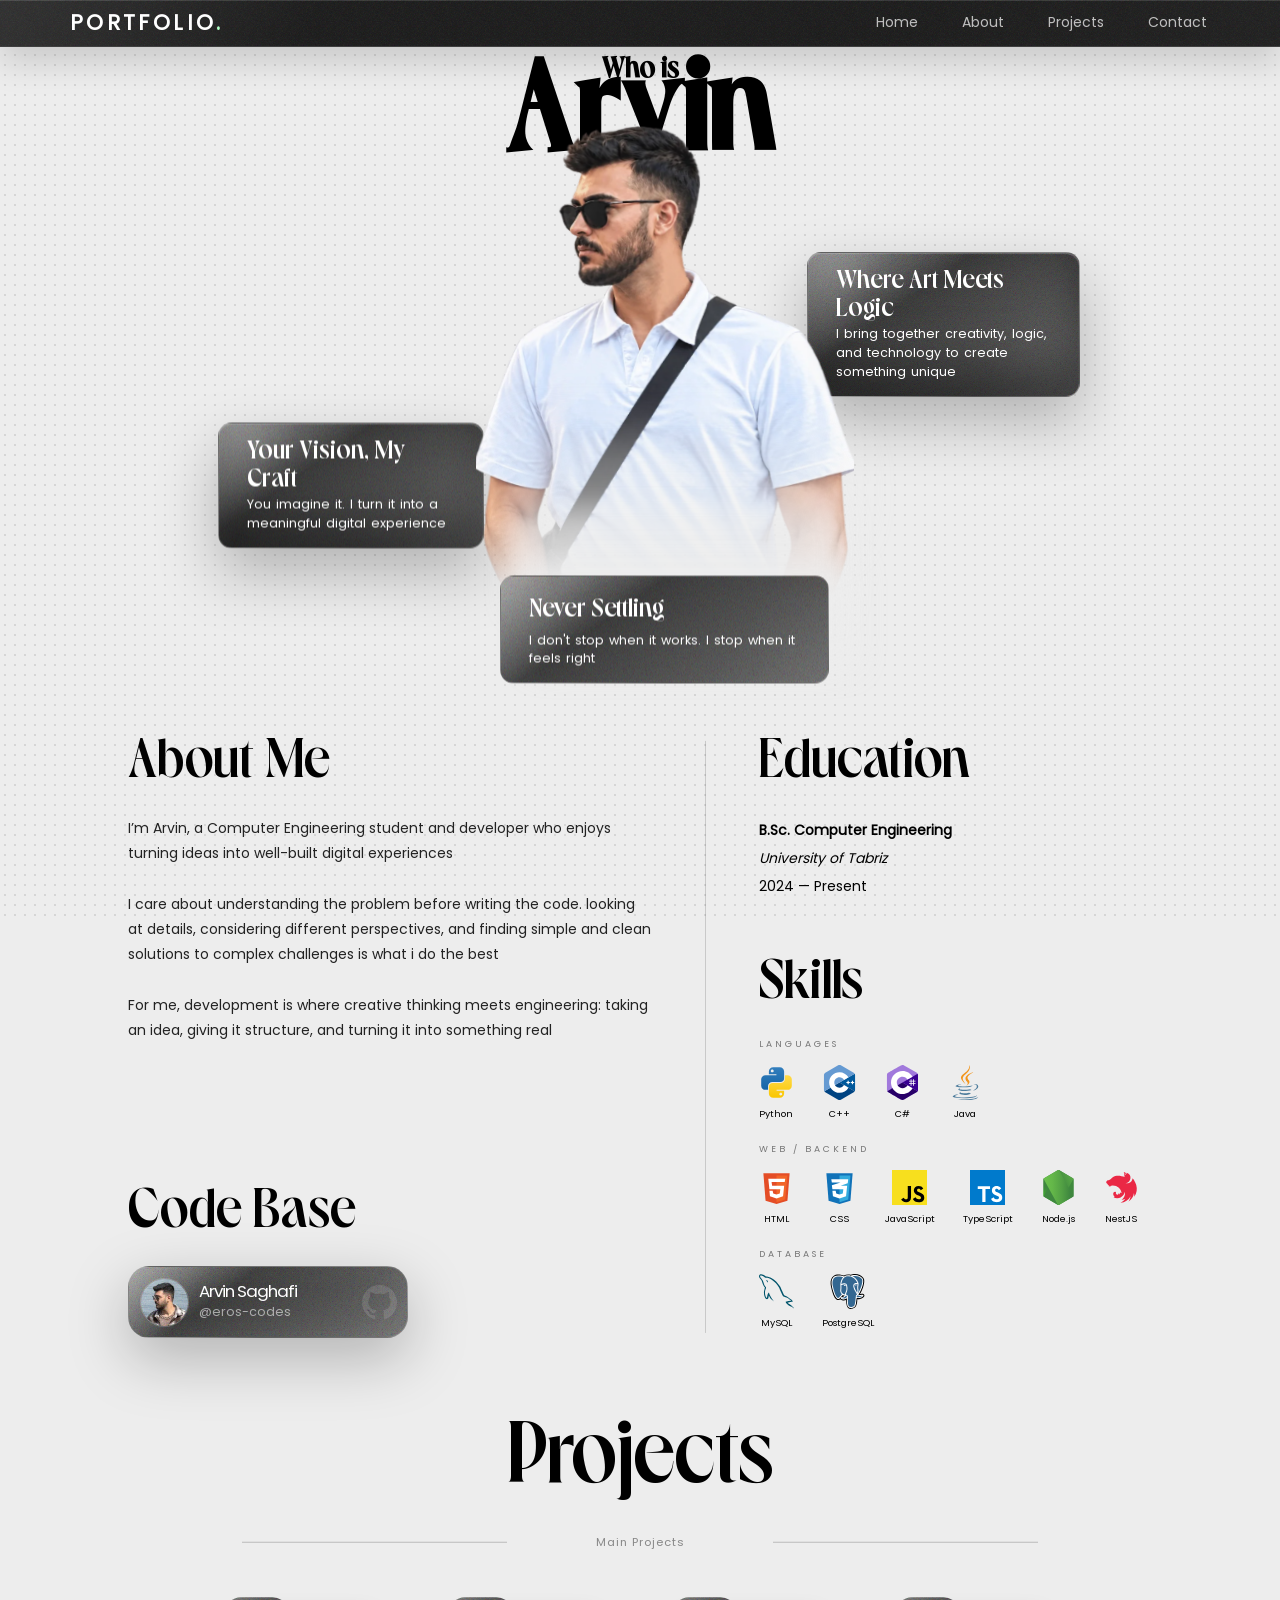
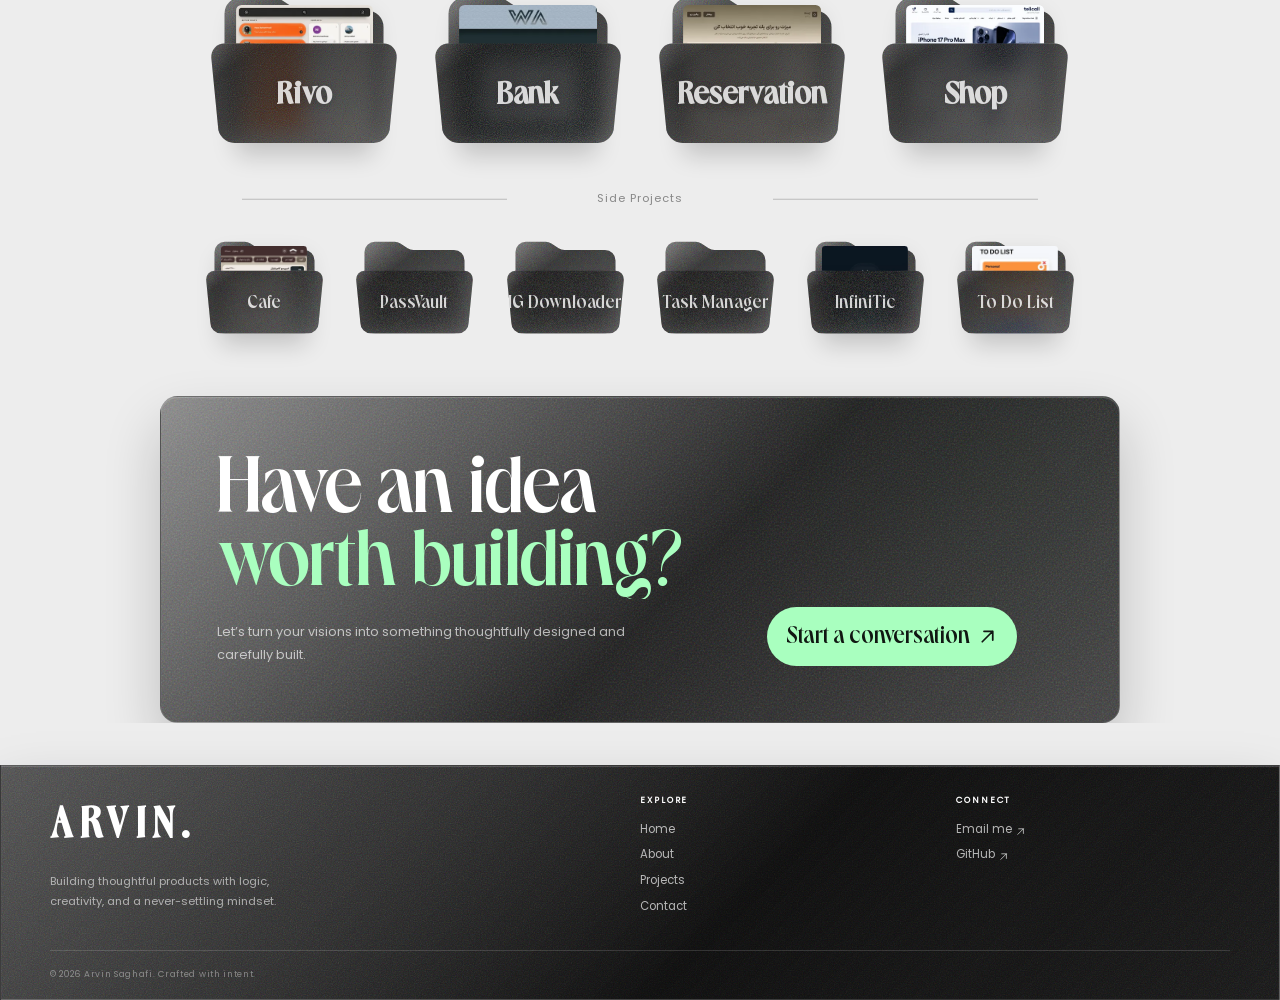
==== commit 9a748817: "Refactor project structure and enhance folder UI - Added new folder styles and animations in project" ====
--- a/index.html
+++ b/index.html
@@ -80,7 +80,6 @@
 	<link rel="stylesheet" href="assets/stylesheets/mobile/footer.css"
 		media="screen and (min-width: 320px) and (max-width: 767px)">
 	
-	<link rel="stylesheet" href="components/glass-folders/glass-folder.css">
 	<link rel="stylesheet" href="assets/stylesheets/animations.css">
 	<!-- Theme -->
 	<meta name="theme-color" content="#000000">
@@ -162,6 +161,273 @@
 			]
 		}
 	</script>
+	<script type="application/ld+json">
+		{
+			"@context": "https://schema.org",
+			"@type": "ItemList",
+			"@id": "https://www.aboutarvin.ir/#projects",
+			"name": "Arvin Saghafi Software Projects",
+			"itemListElement": [
+				{
+					"@id": "https://www.aboutarvin.ir/rivo/#project",
+					"@type": "SoftwareApplication",
+					"name": "Rivo",
+					"description": "Rivo is a real-time web application developed by Arvin Saghafi featuring Socket.IO communication, secure messaging, and encryption using HashiCorp Vault.",
+					"image": "https://www.aboutarvin.ir/assets/images/projects/rivo.webp",
+					"url": "https://www.aboutarvin.ir/rivo/",
+					"applicationCategory": "Web Application",
+					"operatingSystem": "Web",
+					"featureList": [
+						"Real-time communication using Socket.IO",
+						"Secure messaging",
+						"Envelope Encryption",
+						"HashiCorp Vault key management",
+						"REST API architecture",
+						"HTML",
+						"CSS",
+						"JavaScript",
+						"Node.js",
+						"Express.js",
+						"PostgreSQL",
+						"Socket.IO",
+						"WebSocket",
+						"HashiCorp Vault",
+						"REST API"
+					],
+					"author": {
+						"@id": "https://www.aboutarvin.ir/#person"
+					},
+					"keywords": [
+						"Real-time Application",
+						"Secure Messaging",
+						"Backend Development",
+						"Encryption"
+					]
+				},
+				{
+					"@id": "https://www.aboutarvin.ir/bank/#project",
+					"@type": "SoftwareApplication",
+					"name": "Bank",
+					"description": "Bank is a desktop banking management system developed using Java, JavaFX and MySQL.",
+					"image": "https://www.aboutarvin.ir/assets/images/projects/bank.webp",
+					"url": "https://www.aboutarvin.ir/bank/",
+					"applicationCategory": "Desktop Application",
+					"operatingSystem": "Windows",
+					"featureList": [
+						"Bank account management",
+						"Desktop user interface",
+						"Database management",
+						"Java",
+						"JavaFX",
+						"MySQL"
+					],
+					"author": {
+						"@id": "https://www.aboutarvin.ir/#person"
+					},
+					"keywords": [
+						"Banking System",
+						"Desktop Application"
+					]
+				},
+				{
+					"@type": "SoftwareApplication",
+					"name": "Reservation",
+					"description": "Reservation is a web application for managing reservations developed using Node.js and PostgreSQL.",
+					"image": "https://www.aboutarvin.ir/assets/images/projects/reservasion.webp",
+					"url": "https://www.aboutarvin.ir/#projects",
+					"applicationCategory": "Web Application",
+					"operatingSystem": "Web",
+					"featureList": [
+						"Reservation management",
+						"Backend API",
+						"Database integration",
+						"HTML",
+						"CSS",
+						"JavaScript",
+						"Node.js",
+						"Express.js",
+						"PostgreSQL"
+					],
+					"author": {
+						"@id": "https://www.aboutarvin.ir/#person"
+					},
+					"keywords": [
+						"Reservation System",
+						"Backend Development"
+					]
+				},
+				{
+					"@type": "SoftwareApplication",
+					"name": "Shop",
+					"description": "Shop is an e-commerce web application developed using React, NestJS and PostgreSQL.",
+					"image": "https://www.aboutarvin.ir/assets/images/projects/shop.webp",
+					"url": "https://www.aboutarvin.ir/#projects",
+					"applicationCategory": "E-commerce Application",
+					"operatingSystem": "Web",
+					"featureList": [
+						"Product management",
+						"E-commerce functionality",
+						"REST API",
+						"React",
+						"NestJS",
+						"PostgreSQL",
+						"TypeScript"
+					],
+					"author": {
+						"@id": "https://www.aboutarvin.ir/#person"
+					},
+					"keywords": [
+						"E-commerce",
+						"Web Application",
+						"Backend System"
+					]
+				},
+				{
+					"@type": "SoftwareApplication",
+					"name": "Cafe",
+					"description": "Cafe is a web application project developed by Arvin Saghafi.",
+					"image": "https://www.aboutarvin.ir/assets/images/projects/cafe.webp",
+					"url": "https://www.aboutarvin.ir/#projects",
+					"applicationCategory": "Web Application",
+					"operatingSystem": "Web",
+					"featureList": [],
+					"author": {
+						"@id": "https://www.aboutarvin.ir/#person"
+					},
+					"keywords": [
+						"Web Application"
+					]
+				},
+				{
+					"@type": "SoftwareApplication",
+					"name": "PassVault",
+					"description": "PassVault is a password management application developed by Arvin Saghafi.",
+					"url": "https://www.aboutarvin.ir/#projects",
+					"applicationCategory": "Security Application",
+					"operatingSystem": "Web",
+					"featureList": [
+						"Password management"
+					],
+					"author": {
+						"@id": "https://www.aboutarvin.ir/#person"
+					},
+					"keywords": [
+						"Security",
+						"Password Management"
+					]
+				},
+				{
+					"@type": "SoftwareApplication",
+					"name": "IG Downloader",
+					"description": "IG Downloader is an application developed by Arvin Saghafi.",
+					"url": "https://www.aboutarvin.ir/#projects",
+					"applicationCategory": "Software Application",
+					"operatingSystem": "Web",
+					"featureList": [
+						"Media downloading"
+					],
+					"author": {
+						"@id": "https://www.aboutarvin.ir/#person"
+					},
+					"keywords": [
+						"Downloader"
+					]
+				},
+				{
+					"@type": "SoftwareApplication",
+					"name": "Task Manager",
+					"description": "Task Manager is a productivity application developed by Arvin Saghafi.",
+					"url": "https://www.aboutarvin.ir/#projects",
+					"applicationCategory": "Productivity Application",
+					"operatingSystem": "Web",
+					"featureList": [
+						"Task management"
+					],
+					"author": {
+						"@id": "https://www.aboutarvin.ir/#person"
+					},
+					"keywords": [
+						"Productivity"
+					]
+				},
+				{
+					"@type": "SoftwareApplication",
+					"name": "InfiniTic",
+					"description": "InfiniTic is a software project developed by Arvin Saghafi.",
+					"image": "https://www.aboutarvin.ir/assets/images/projects/infinitic.webp",
+					"url": "https://www.aboutarvin.ir/#projects",
+					"applicationCategory": "Software Application",
+					"operatingSystem": "Web",
+					"featureList": [],
+					"author": {
+						"@id": "https://www.aboutarvin.ir/#person"
+					},
+					"keywords": [
+						"Software Development"
+					]
+				},
+				{
+					"@type": "SoftwareApplication",
+					"name": "To Do List",
+					"description": "To Do List is a task management application developed by Arvin Saghafi.",
+					"image": "https://www.aboutarvin.ir/assets/images/projects/todolist.webp",
+					"url": "https://www.aboutarvin.ir/#projects",
+					"applicationCategory": "Productivity Application",
+					"operatingSystem": "Web",
+					"featureList": [
+						"Task management"
+					],
+					"author": {
+						"@id": "https://www.aboutarvin.ir/#person"
+					},
+					"keywords": [
+						"Task Management"
+					]
+				}
+			]
+		}
+	</script>
+	<script type="application/ld+json">
+		{
+			"@context": "https://schema.org",
+			"@type": "FAQPage",
+			"@id": "https://www.aboutarvin.ir/#faq",
+			"mainEntity": [
+				{
+					"@type": "Question",
+					"name": "Who is Arvin Saghafi?",
+					"acceptedAnswer": {
+						"@type": "Answer",
+						"text": "Arvin Saghafi is a backend-focused software developer and Computer Engineering student specializing in backend systems, API development, database design, and scalable software solutions."
+					}
+				},
+				{
+					"@type": "Question",
+					"name": "What technologies does Arvin Saghafi use?",
+					"acceptedAnswer": {
+						"@type": "Answer",
+						"text": "Arvin Saghafi works with technologies including Node.js, NestJS, PostgreSQL, JavaScript, React, Java, C#, C++, Python, SQL, and Git."
+					}
+				},
+				{
+					"@type": "Question",
+					"name": "What projects has Arvin Saghafi built?",
+					"acceptedAnswer": {
+						"@type": "Answer",
+						"text": "Arvin Saghafi has developed software projects including Rivo, Shop, Reservation, and Bank using modern backend, web, and desktop technologies."
+					}
+				},
+				{
+					"@type": "Question",
+					"name": "What is Rivo developed by Arvin Saghafi?",
+					"acceptedAnswer": {
+						"@type": "Answer",
+						"text": "Rivo is a real-time web application developed by Arvin Saghafi using Node.js, PostgreSQL, Socket.IO, and HashiCorp Vault with secure messaging and encryption features."
+					}
+				}
+			]
+		}
+	</script>
 </head>
 
 <body>
@@ -559,9 +825,85 @@
 		<section class="projects" id="projects">
 			<h2>Projects</h2>
 			<span>Main Projects</span>
-			<div id="main-projects-grid"></div>
+			<div id="main-projects-grid">
+				<a class="folder" href="rivo/" aria-label="Rivo case study">
+					<div class="folder-back"></div>
+					<img class="folder-image" src="assets/images/projects/rivo.webp" loading="lazy" decoding="async"
+						alt="Rivo web application built by Arvin Saghafi using Node.js, PostgreSQL, Socket.IO and HashiCorp Vault" title="Rivo">
+					<div class="folder-front">
+						<div class="main-folder-title">Rivo</div>
+					</div>
+				</a>
+				<a class="folder" href="bank/" aria-label="Bank case study">
+					<div class="folder-back"></div>
+					<img class="folder-image" src="assets/images/projects/bank.webp" loading="lazy" decoding="async"
+						alt="Bank management desktop application built by Arvin Saghafi using Java JavaFX and MySQL" title="Bank">
+					<div class="folder-front">
+						<div class="main-folder-title">Bank</div>
+					</div>
+				</a>
+				<div class="folder" role="article">
+					<div class="folder-back"></div>
+					<img class="folder-image" src="assets/images/projects/reservasion.webp" loading="lazy" decoding="async"
+						alt="Reservation management web application built by Arvin Saghafi using Node.js and PostgreSQL" title="Reservation">
+					<div class="folder-front">
+						<div class="main-folder-title">Reservation</div>
+					</div>
+				</div>
+				<div class="folder" role="article">
+					<div class="folder-back"></div>
+					<img class="folder-image" src="assets/images/projects/shop.webp" loading="lazy" decoding="async"
+						alt="E-commerce web application built by Arvin Saghafi using React NestJS and PostgreSQL" title="Shop">
+					<div class="folder-front">
+						<div class="main-folder-title">Shop</div>
+					</div>
+				</div>
+			</div>
 			<span>Side Projects</span>
-			<div id="side-projects-grid"></div>
+			<div id="side-projects-grid">
+				<div class="folder" role="article">
+					<div class="folder-back"></div>
+					<img class="folder-image" src="assets/images/projects/cafe.webp" loading="lazy" decoding="async"
+						alt="Cafe web application project built by Arvin Saghafi" title="Cafe">
+					<div class="folder-front">
+						<div class="sub-folder-title">Cafe</div>
+					</div>
+				</div>
+				<div class="folder" role="article">
+					<div class="folder-back"></div>
+					<div class="folder-front">
+						<div class="sub-folder-title">PassVault</div>
+					</div>
+				</div>
+				<div class="folder" role="article">
+					<div class="folder-back"></div>
+					<div class="folder-front">
+						<div class="sub-folder-title">IG Downloader</div>
+					</div>
+				</div>
+				<div class="folder" role="article">
+					<div class="folder-back"></div>
+					<div class="folder-front">
+						<div class="sub-folder-title">Task Manager</div>
+					</div>
+				</div>
+				<div class="folder" role="article">
+					<div class="folder-back"></div>
+					<img class="folder-image" src="assets/images/projects/infinitic.webp" loading="lazy" decoding="async"
+						alt="InfiniTic software project built by Arvin Saghafi" title="InfiniTic">
+					<div class="folder-front">
+						<div class="sub-folder-title">InfiniTic</div>
+					</div>
+				</div>
+				<div class="folder" role="article">
+					<div class="folder-back"></div>
+					<img class="folder-image" src="assets/images/projects/todolist.webp" loading="lazy" decoding="async"
+						alt="To Do List application built by Arvin Saghafi" title="To Do List">
+					<div class="folder-front">
+						<div class="sub-folder-title">To Do List</div>
+					</div>
+				</div>
+			</div>
 		</section>
 
 		<section id="contact">
--- a/assets/stylesheets/laptop/projects.css
+++ b/assets/stylesheets/laptop/projects.css
@@ -27,22 +27,22 @@
 		&::before {
 			content: "";
 			position: absolute;
-			width: 12rem;
-			height: 1px;
+			width: 30%;
+			height: 0.5px;
 			background: #bbb;
 			top: 50%;
 			transform: translateY(-50%);
-			right: 20rem;
+			right: 65%;
 		}
 		&::after {
 			content: "";
 			position: absolute;
-			width: 12rem;
-			height: 1px;
+			width: 30%;
+			height: 0.5px;
 			background: #bbb;
 			top: 50%;
 			transform: translateY(-50%);
-			left: 20rem;
+			left: 65%;
 		}
 	}
 }
@@ -67,4 +67,134 @@
 	grid-auto-flow: column;
 	justify-content: center;
 	align-items: center;
+}
+
+.folder {
+	display: block;
+	position: relative;
+	width: 100%;
+	aspect-ratio: 1/1;
+	transition: transform 0.35s ease;
+}
+
+.folder-back,
+.folder-front {
+	position: absolute;
+	inset: 0;
+	background: linear-gradient(
+		145deg,
+		rgba(62, 62, 62, 0.5) 3%,
+		rgba(14, 14, 14, 0.8) 35%,
+		rgba(0, 0, 0, 0.5)
+	);
+	backdrop-filter: blur(10px);
+	-webkit-backdrop-filter: blur(25px);
+	border: 1px solid rgba(255, 255, 255, 0.14);
+	box-shadow:
+		inset 0 1px 0 rgba(255, 255, 255, 0.2),
+		0 18px 35px rgba(0, 0, 0, 0.2);
+	cursor: pointer;
+
+	&::before {
+		content: "";
+		position: absolute;
+		inset: 0;
+		background-image: url("data:image/svg+xml,%3Csvg viewBox='0 0 300 300' xmlns='http://www.w3.org/2000/svg'%3E%3Cfilter id='noise'%3E%3CfeTurbulence type='fractalNoise' baseFrequency='.65' numOctaves='4'/%3E%3C/filter%3E%3Crect width='300' height='300' filter='url(%23noise)'/%3E%3C/svg%3E");
+		opacity: 0.9;
+		mix-blend-mode: soft-light;
+		pointer-events: none;
+	}
+	&::after {
+		content: "";
+		position: absolute;
+		inset: 0;
+		background: linear-gradient(
+			120deg,
+			rgba(255, 255, 255, 0.18),
+			transparent 25%,
+			transparent 70%,
+			rgba(255, 255, 255, 0.04)
+		);
+		opacity: 0.9;
+		pointer-events: none;
+	}
+}
+
+.folder-back {
+	z-index: 1;
+	-webkit-mask: url(../../SVGs/glass-folder/folder-back.svg) center / 100% 100% no-repeat;
+	mask: url(../../SVGs/glass-folder/folder-back.svg) center / 100% 100% no-repeat;
+}
+
+.folder-image {
+	position: absolute;
+	z-index: 2;
+	width: 65%;
+	height: 65%;
+	left: 50%;
+	transform: translateX(-50%);
+	top: 19%;
+	object-fit: cover;
+	border-radius: 4%;
+	box-shadow: 0 12px 24px rgba(0, 0, 0, 0.18);
+	transition: transform 0.45s ease;
+}
+
+.folder-front {
+	z-index: 3;
+	-webkit-mask: url(../../SVGs/glass-folder/folder-front.svg) center / 100% 100% no-repeat;
+	mask: url(../../SVGs/glass-folder/folder-front.svg) center / 100% 100% no-repeat;
+	transition:
+		transform 0.45s cubic-bezier(0.2, 0.8, 0.2, 1),
+		opacity 0.4s ease;
+}
+
+.main-folder-title {
+	position: absolute;
+	left: 0;
+	right: 0;
+	bottom: 30%;
+	padding: 0 0.25rem;
+	opacity: 0.8;
+	text-align: center;
+	color: white;
+	font-size: clamp(1.5rem, 2.5vw, 2.2rem);
+	line-height: 1.1;
+	font-weight: 700;
+	text-shadow: 0 2px 8px rgba(0, 0, 0, 0.25);
+	pointer-events: none;
+	transition: all 0.35s ease;
+}
+
+.sub-folder-title {
+	position: absolute;
+	left: 0;
+	right: 0;
+	bottom: 30.5%;
+	padding: 0 0.25rem;
+	opacity: 0.8;
+	text-align: center;
+	color: white;
+	font-size: clamp(0.75rem, 1.4vw, 1.25rem);
+	line-height: 1.1;
+	font-weight: 500;
+	text-shadow: 0 2px 8px rgba(0, 0, 0, 0.25);
+	pointer-events: none;
+	transition: all 0.35s ease;
+}
+
+.folder:hover {
+	transform: translateY(-1rem);
+	.folder-image {
+		transform: translateX(-50%) translateY(-1.2rem);
+	}
+	.folder-front {
+		transform: translateY(1.2rem) scaleY(0.8);
+	}
+	.main-folder-title {
+		opacity: 1;
+	}
+	.sub-folder-title {
+		opacity: 1;
+	}
 }
--- a/assets/stylesheets/tablet/projects.css
+++ b/assets/stylesheets/tablet/projects.css
@@ -62,4 +62,134 @@
 	grid-auto-rows: auto;
 	gap: 2%;
 	grid-auto-flow: column;
+}
+
+.folder {
+	display: block;
+	position: relative;
+	width: 100%;
+	aspect-ratio: 1/1;
+	transition: transform 0.35s ease;
+}
+
+.folder-back,
+.folder-front {
+	position: absolute;
+	inset: 0;
+	background: linear-gradient(
+		145deg,
+		rgba(62, 62, 62, 0.5) 3%,
+		rgba(14, 14, 14, 0.8) 35%,
+		rgba(0, 0, 0, 0.5)
+	);
+	backdrop-filter: blur(10px);
+	-webkit-backdrop-filter: blur(25px);
+	border: 1px solid rgba(255, 255, 255, 0.14);
+	box-shadow:
+		inset 0 1px 0 rgba(255, 255, 255, 0.2),
+		0 18px 35px rgba(0, 0, 0, 0.2);
+	cursor: pointer;
+
+	&::before {
+		content: "";
+		position: absolute;
+		inset: 0;
+		background-image: url("data:image/svg+xml,%3Csvg viewBox='0 0 300 300' xmlns='http://www.w3.org/2000/svg'%3E%3Cfilter id='noise'%3E%3CfeTurbulence type='fractalNoise' baseFrequency='.65' numOctaves='4'/%3E%3C/filter%3E%3Crect width='300' height='300' filter='url(%23noise)'/%3E%3C/svg%3E");
+		opacity: 0.9;
+		mix-blend-mode: soft-light;
+		pointer-events: none;
+	}
+	&::after {
+		content: "";
+		position: absolute;
+		inset: 0;
+		background: linear-gradient(
+			120deg,
+			rgba(255, 255, 255, 0.18),
+			transparent 25%,
+			transparent 70%,
+			rgba(255, 255, 255, 0.04)
+		);
+		opacity: 0.9;
+		pointer-events: none;
+	}
+}
+
+.folder-back {
+	z-index: 1;
+	-webkit-mask: url(../../SVGs/glass-folder/folder-back.svg) center / 100% 100% no-repeat;
+	mask: url(../../SVGs/glass-folder/folder-back.svg) center / 100% 100% no-repeat;
+}
+
+.folder-image {
+	position: absolute;
+	z-index: 2;
+	width: 65%;
+	height: 65%;
+	left: 50%;
+	transform: translateX(-50%);
+	top: 19%;
+	object-fit: cover;
+	border-radius: 4%;
+	box-shadow: 0 12px 24px rgba(0, 0, 0, 0.18);
+	transition: transform 0.45s ease;
+}
+
+.folder-front {
+	z-index: 3;
+	-webkit-mask: url(../../SVGs/glass-folder/folder-front.svg) center / 100% 100% no-repeat;
+	mask: url(../../SVGs/glass-folder/folder-front.svg) center / 100% 100% no-repeat;
+	transition:
+		transform 0.45s cubic-bezier(0.2, 0.8, 0.2, 1),
+		opacity 0.4s ease;
+}
+
+.main-folder-title {
+	position: absolute;
+	left: 0;
+	right: 0;
+	bottom: 30%;
+	padding: 0 0.25rem;
+	opacity: 0.8;
+	text-align: center;
+	color: white;
+	font-size: clamp(1.5rem, 2.5vw, 2.2rem);
+	line-height: 1.1;
+	font-weight: 300;
+	text-shadow: 0 2px 8px rgba(0, 0, 0, 0.25);
+	pointer-events: none;
+	transition: all 0.35s ease;
+}
+
+.sub-folder-title {
+	position: absolute;
+	left: 0;
+	right: 0;
+	bottom: 30.5%;
+	padding: 0 0.25rem;
+	opacity: 0.8;
+	text-align: center;
+	color: white;
+	font-size: clamp(0.75rem, 1.4vw, 1.25rem);
+	line-height: 1.1;
+	font-weight: 300;
+	text-shadow: 0 2px 8px rgba(0, 0, 0, 0.25);
+	pointer-events: none;
+	transition: all 0.35s ease;
+}
+
+.folder:hover {
+	transform: translateY(-1rem);
+	.folder-image {
+		transform: translateX(-50%) translateY(-1.2rem);
+	}
+	.folder-front {
+		transform: translateY(1.2rem) scaleY(0.8);
+	}
+	.main-folder-title {
+		opacity: 1;
+	}
+	.sub-folder-title {
+		opacity: 1;
+	}
 }
--- a/assets/stylesheets/mobile/projects.css
+++ b/assets/stylesheets/mobile/projects.css
@@ -62,4 +62,134 @@
 	grid-auto-rows: auto;
 	gap: 1.3%;
 	grid-auto-flow: row;
+}
+
+.folder {
+	display: block;
+	position: relative;
+	width: 100%;
+	aspect-ratio: 1/1;
+	transition: transform 0.35s ease;
+}
+
+.folder-back,
+.folder-front {
+	position: absolute;
+	inset: 0;
+	background: linear-gradient(
+		145deg,
+		rgba(62, 62, 62, 0.5) 3%,
+		rgba(14, 14, 14, 0.8) 35%,
+		rgba(0, 0, 0, 0.5)
+	);
+	backdrop-filter: blur(10px);
+	-webkit-backdrop-filter: blur(25px);
+	border: 1px solid rgba(255, 255, 255, 0.14);
+	box-shadow:
+		inset 0 1px 0 rgba(255, 255, 255, 0.2),
+		0 18px 35px rgba(0, 0, 0, 0.2);
+	cursor: pointer;
+
+	&::before {
+		content: "";
+		position: absolute;
+		inset: 0;
+		background-image: url("data:image/svg+xml,%3Csvg viewBox='0 0 300 300' xmlns='http://www.w3.org/2000/svg'%3E%3Cfilter id='noise'%3E%3CfeTurbulence type='fractalNoise' baseFrequency='.65' numOctaves='4'/%3E%3C/filter%3E%3Crect width='300' height='300' filter='url(%23noise)'/%3E%3C/svg%3E");
+		opacity: 0.9;
+		mix-blend-mode: soft-light;
+		pointer-events: none;
+	}
+	&::after {
+		content: "";
+		position: absolute;
+		inset: 0;
+		background: linear-gradient(
+			120deg,
+			rgba(255, 255, 255, 0.18),
+			transparent 25%,
+			transparent 70%,
+			rgba(255, 255, 255, 0.04)
+		);
+		opacity: 0.9;
+		pointer-events: none;
+	}
+}
+
+.folder-back {
+	z-index: 1;
+	-webkit-mask: url(../../SVGs/glass-folder/folder-back.svg) center / 100% 100% no-repeat;
+	mask: url(../../SVGs/glass-folder/folder-back.svg) center / 100% 100% no-repeat;
+}
+
+.folder-image {
+	position: absolute;
+	z-index: 2;
+	width: 65%;
+	height: 65%;
+	left: 50%;
+	transform: translateX(-50%);
+	top: 19%;
+	object-fit: cover;
+	border-radius: 4%;
+	box-shadow: 0 12px 24px rgba(0, 0, 0, 0.18);
+	transition: transform 0.45s ease;
+}
+
+.folder-front {
+	z-index: 3;
+	-webkit-mask: url(../../SVGs/glass-folder/folder-front.svg) center / 100% 100% no-repeat;
+	mask: url(../../SVGs/glass-folder/folder-front.svg) center / 100% 100% no-repeat;
+	transition:
+		transform 0.45s cubic-bezier(0.2, 0.8, 0.2, 1),
+		opacity 0.4s ease;
+}
+
+.main-folder-title {
+	position: absolute;
+	left: 0;
+	right: 0;
+	bottom: 30%;
+	padding: 0 0.25rem;
+	opacity: 0.8;
+	text-align: center;
+	color: white;
+	font-size: clamp(1.5rem, 2.5vw, 2.2rem);
+	line-height: 1.1;
+	font-weight: 300;
+	text-shadow: 0 2px 8px rgba(0, 0, 0, 0.25);
+	pointer-events: none;
+	transition: all 0.35s ease;
+}
+
+.sub-folder-title {
+	position: absolute;
+	left: 0;
+	right: 0;
+	bottom: 30.5%;
+	padding: 0 0.25rem;
+	opacity: 0.8;
+	text-align: center;
+	color: white;
+	font-size: clamp(0.75rem, 1.4vw, 1.25rem);
+	line-height: 1.1;
+	font-weight: 300;
+	text-shadow: 0 2px 8px rgba(0, 0, 0, 0.25);
+	pointer-events: none;
+	transition: all 0.35s ease;
+}
+
+.folder:hover {
+	transform: translateY(-1rem);
+	.folder-image {
+		transform: translateX(-50%) translateY(-1.2rem);
+	}
+	.folder-front {
+		transform: translateY(1.2rem) scaleY(0.8);
+	}
+	.main-folder-title {
+		opacity: 1;
+	}
+	.sub-folder-title {
+		opacity: 1;
+	}
 }
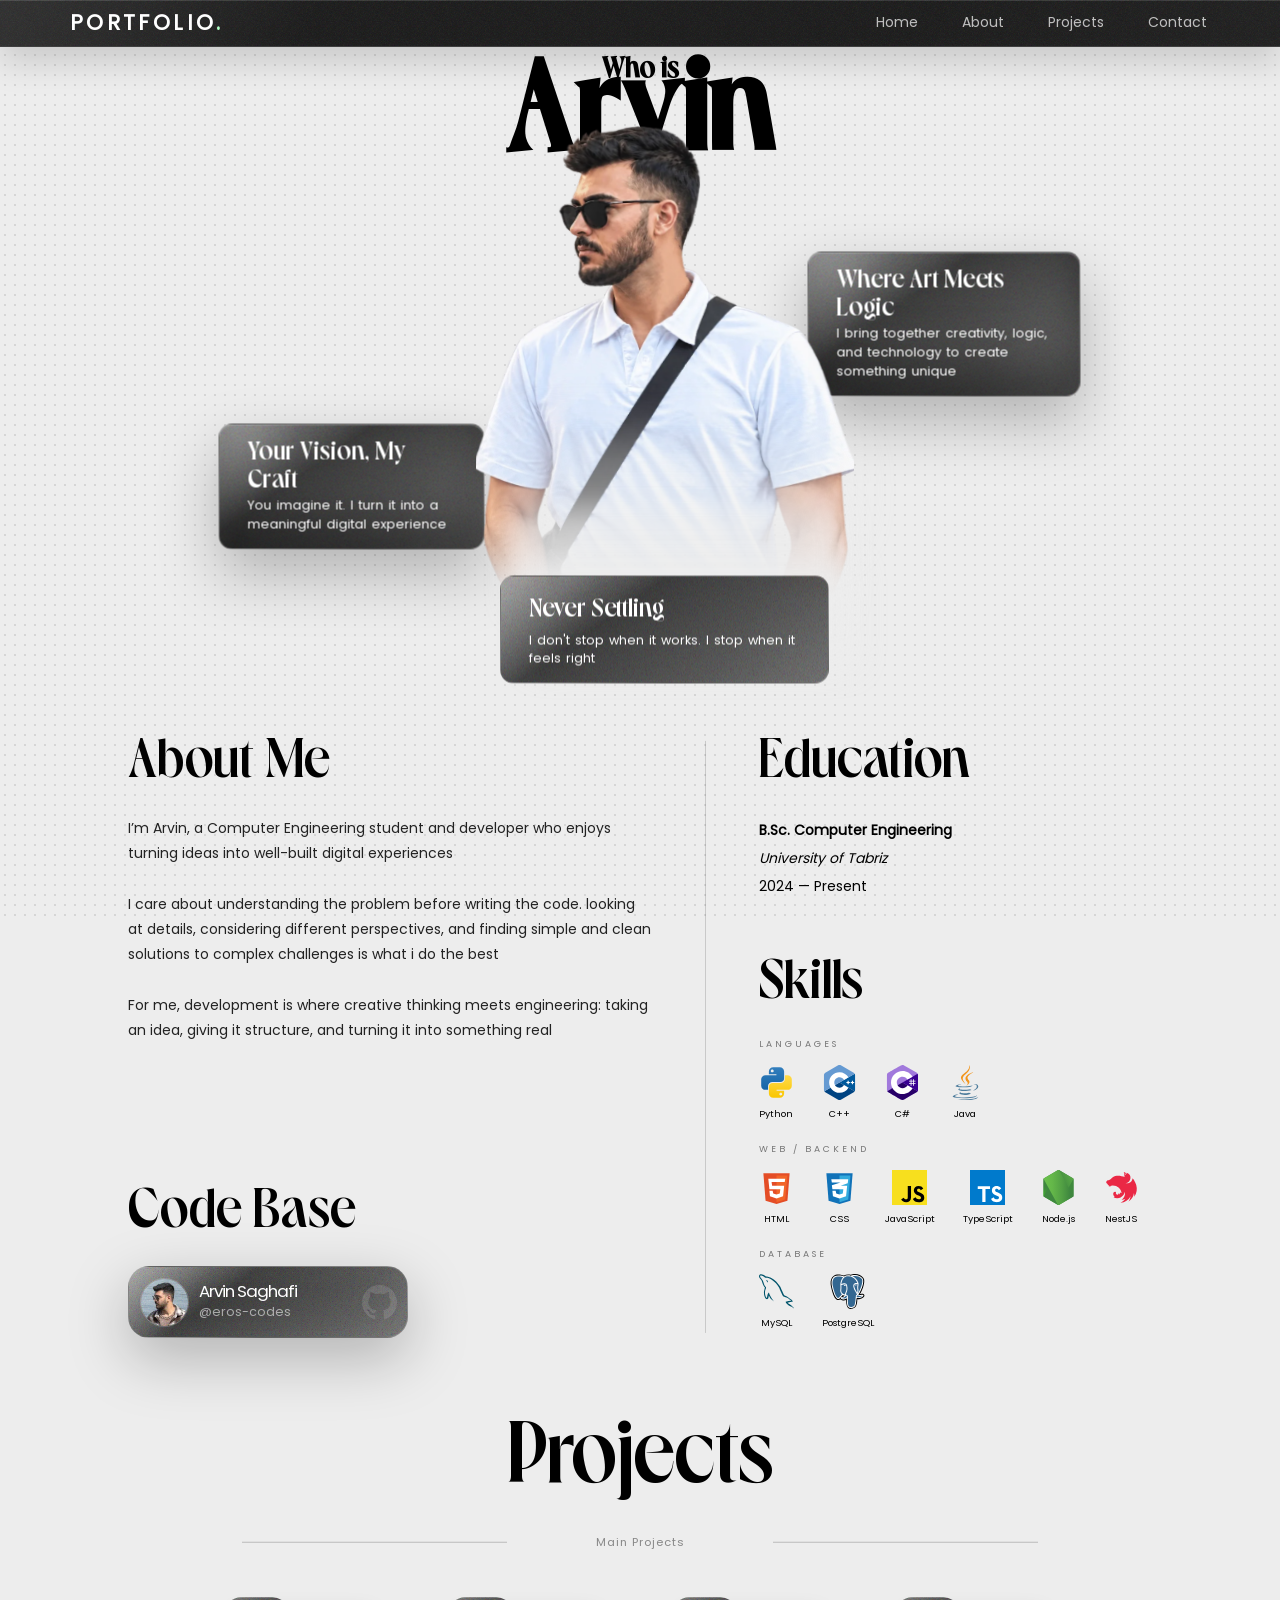
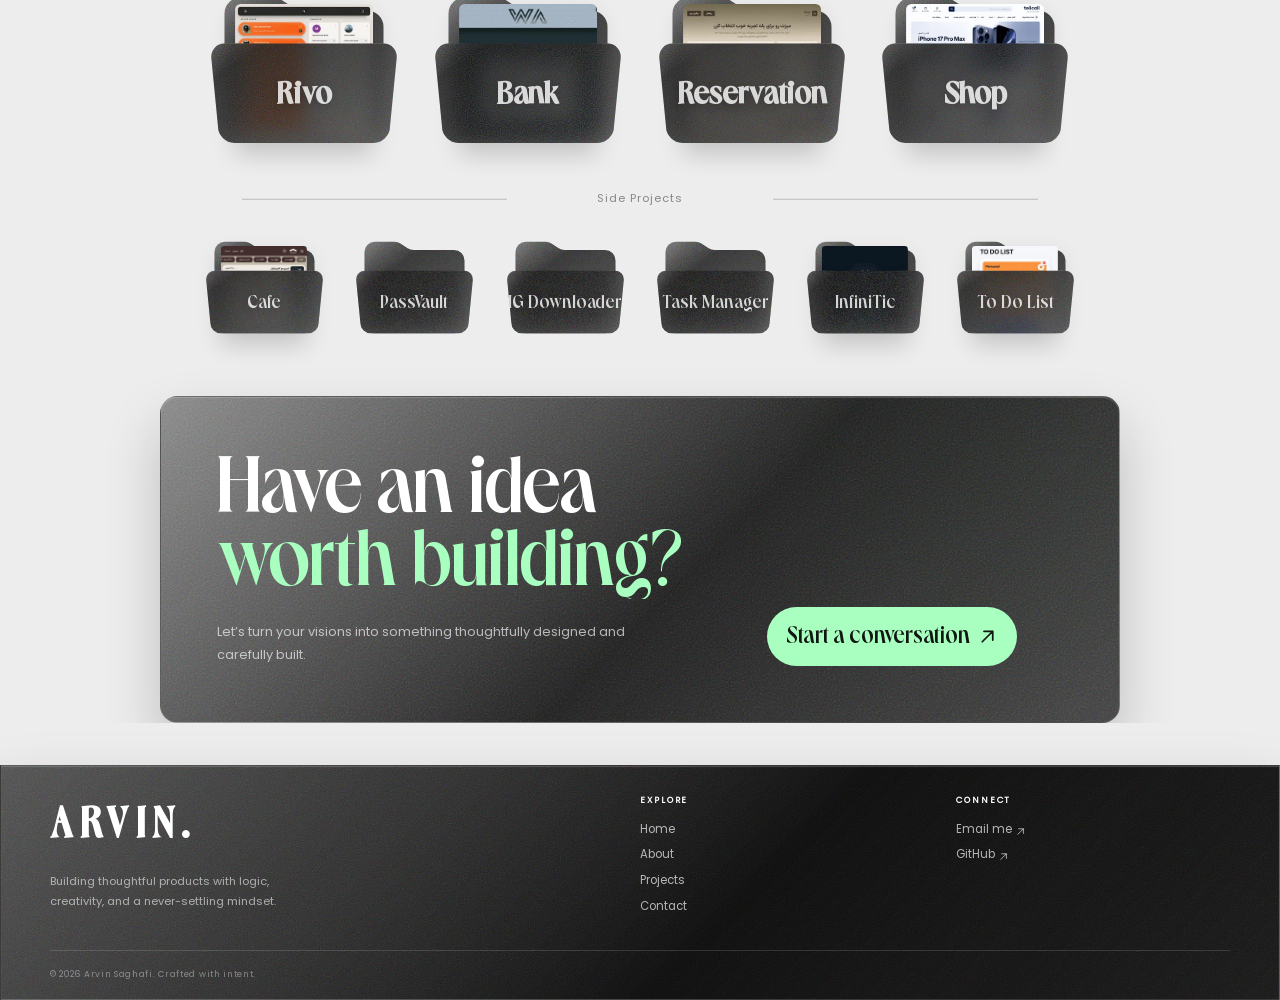
==== commit db89a4e9: "Add reservation system page with interactive floor plan and booking features" ====
--- a/index.html
+++ b/index.html
@@ -42,7 +42,7 @@
 	<!-- Styles -->
 	<!-- Preload the two things that were stuck at the end of the CSS chain -->
 	<link rel="preload" as="image" href="assets/images/me/Me.webp" fetchpriority="high">
-	<link rel="preload" as="font" type="font/otf" href="assets/fonts/Roah/roaheregular-maoan.woff2" crossorigin>
+	<link rel="preload" as="font" type="font/woff2" href="assets/fonts/Roah/roaheregular-maoan.woff2" crossorigin>
 	<link rel="preload" as="font" type="font/woff2" href="assets/fonts/Poppins/Poppins-Regular.woff2" crossorigin>
 	
 	<link rel="stylesheet" href="assets/stylesheets/settings.css">
@@ -230,11 +230,12 @@
 					]
 				},
 				{
+					"@id": "https://www.aboutarvin.ir/reservation/#project",
 					"@type": "SoftwareApplication",
 					"name": "Reservation",
 					"description": "Reservation is a web application for managing reservations developed using Node.js and PostgreSQL.",
 					"image": "https://www.aboutarvin.ir/assets/images/projects/reservasion.webp",
-					"url": "https://www.aboutarvin.ir/#projects",
+					"url": "https://www.aboutarvin.ir/reservation",
 					"applicationCategory": "Web Application",
 					"operatingSystem": "Web",
 					"featureList": [
@@ -842,14 +843,14 @@
 						<div class="main-folder-title">Bank</div>
 					</div>
 				</a>
-				<div class="folder" role="article">
+				<a class="folder" href="reservation/" aria-label="Reservation case study">
 					<div class="folder-back"></div>
 					<img class="folder-image" src="assets/images/projects/reservasion.webp" loading="lazy" decoding="async"
 						alt="Reservation management web application built by Arvin Saghafi using Node.js and PostgreSQL" title="Reservation">
 					<div class="folder-front">
 						<div class="main-folder-title">Reservation</div>
 					</div>
-				</div>
+				</a>
 				<div class="folder" role="article">
 					<div class="folder-back"></div>
 					<img class="folder-image" src="assets/images/projects/shop.webp" loading="lazy" decoding="async"
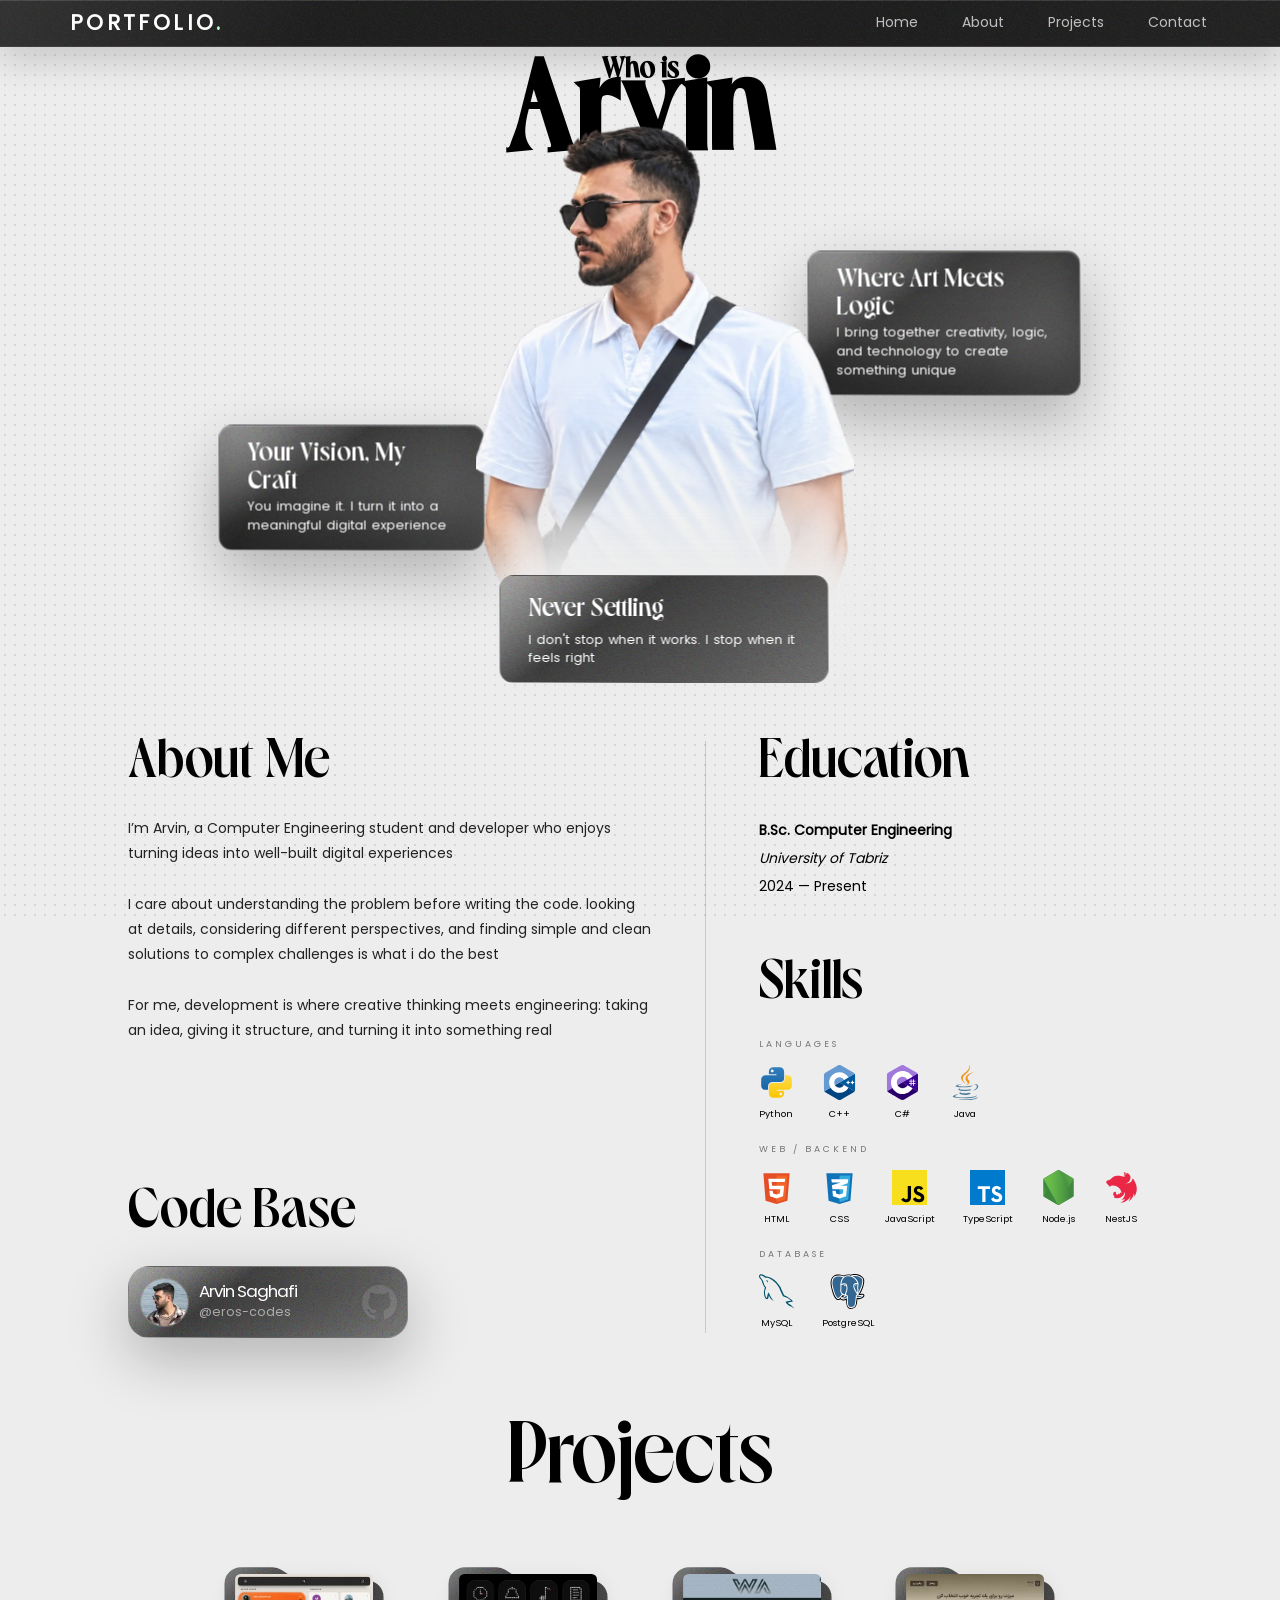
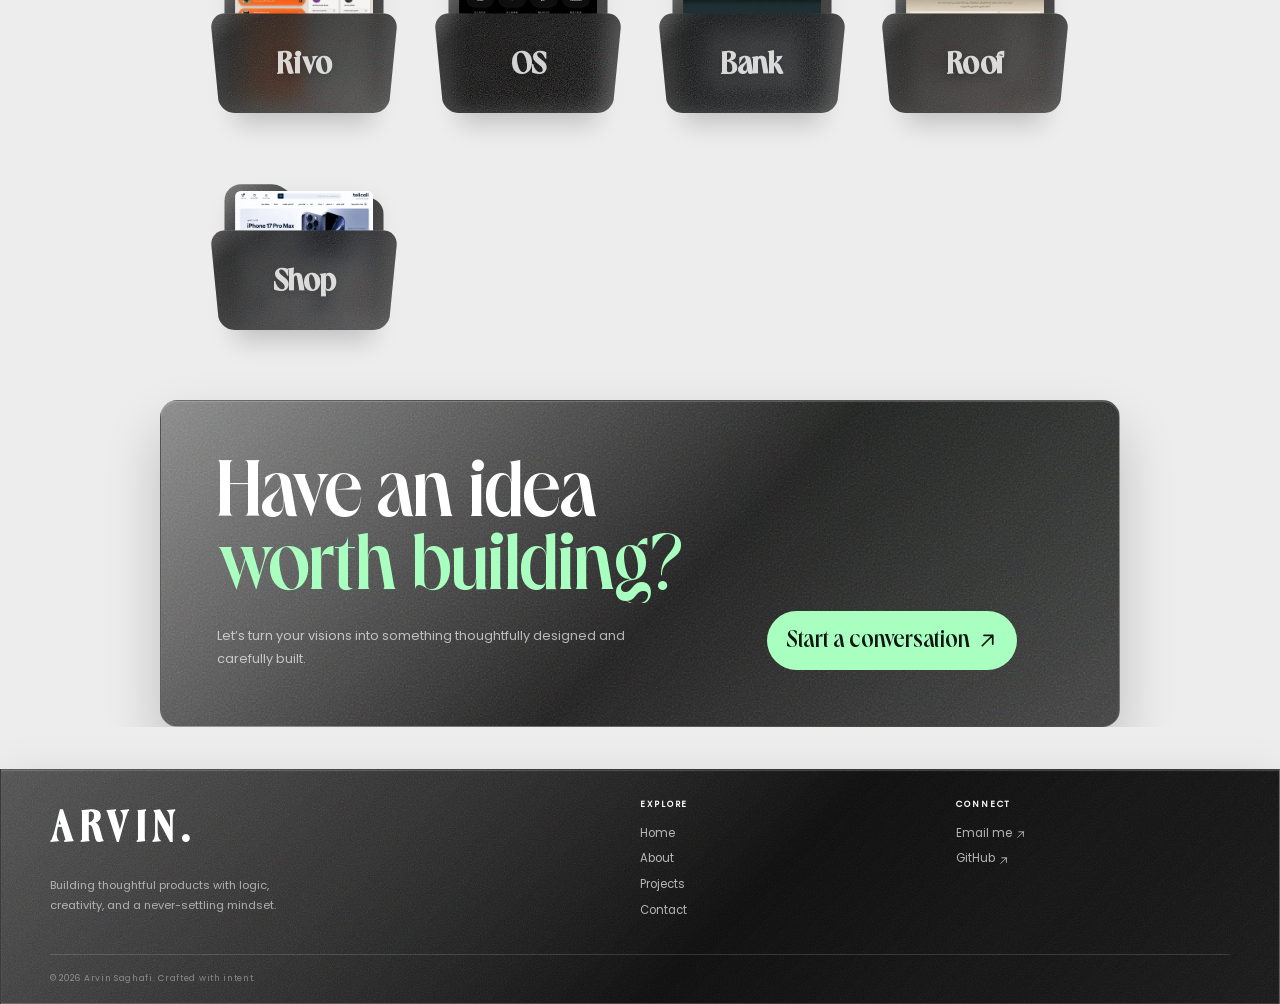
==== commit 95e2449c: "Add initial HTML structure for Roof café website with meta tags, styles, and scripts" ====
--- a/index.html
+++ b/index.html
@@ -45,42 +45,15 @@
 	<link rel="preload" as="font" type="font/woff2" href="assets/fonts/Roah/roaheregular-maoan.woff2" crossorigin>
 	<link rel="preload" as="font" type="font/woff2" href="assets/fonts/Poppins/Poppins-Regular.woff2" crossorigin>
 	
-	<link rel="stylesheet" href="assets/stylesheets/settings.css">
-	
-	<link rel="stylesheet" href="assets/stylesheets/laptop/header.css" media="screen and (min-width: 1025px)">
-	<link rel="stylesheet" href="assets/stylesheets/laptop/hero.css" media="screen and (min-width: 1025px)">
-	<link rel="stylesheet" href="assets/stylesheets/laptop/about.css" media="screen and (min-width: 1025px)">
-	<link rel="stylesheet" href="assets/stylesheets/laptop/projects.css" media="screen and (min-width: 1025px)">
-	<link rel="stylesheet" href="assets/stylesheets/laptop/contact.css" media="screen and (min-width: 1025px)">
-	<link rel="stylesheet" href="assets/stylesheets/laptop/footer.css" media="screen and (min-width: 1025px)">
-	
-	<link rel="stylesheet" href="assets/stylesheets/tablet/header.css"
-		media="screen and (min-width: 768px) and (max-width: 1024px)">
-	<link rel="stylesheet" href="assets/stylesheets/tablet/hero.css"
-		media="screen and (min-width: 768px) and (max-width: 1024px)">
-	<link rel="stylesheet" href="assets/stylesheets/tablet/about.css"
-		media="screen and (min-width: 768px) and (max-width: 1024px)">
-	<link rel="stylesheet" href="assets/stylesheets/tablet/projects.css"
-		media="screen and (min-width: 768px) and (max-width: 1024px)">
-	<link rel="stylesheet" href="assets/stylesheets/tablet/contact.css"
-		media="screen and (min-width: 768px) and (max-width: 1024px)">
-	<link rel="stylesheet" href="assets/stylesheets/tablet/footer.css"
-		media="screen and (min-width: 768px) and (max-width: 1024px)">
-	
-	<link rel="stylesheet" href="assets/stylesheets/mobile/header.css"
-		media="screen and (min-width: 320px) and (max-width: 767px)">
-	<link rel="stylesheet" href="assets/stylesheets/mobile/hero.css"
-		media="screen and (min-width: 320px) and (max-width: 767px)">
-	<link rel="stylesheet" href="assets/stylesheets/mobile/about.css"
-		media="screen and (min-width: 320px) and (max-width: 767px)">
-	<link rel="stylesheet" href="assets/stylesheets/mobile/projects.css"
-		media="screen and (min-width: 320px) and (max-width: 767px)">
-	<link rel="stylesheet" href="assets/stylesheets/mobile/contact.css"
-		media="screen and (min-width: 320px) and (max-width: 767px)">
-	<link rel="stylesheet" href="assets/stylesheets/mobile/footer.css"
-		media="screen and (min-width: 320px) and (max-width: 767px)">
-	
-	<link rel="stylesheet" href="assets/stylesheets/animations.css">
+	<link rel="stylesheet" href="assets/stylesheets/base/settings.css">
+	<link rel="stylesheet" href="assets/stylesheets/layout/header.css">
+	<link rel="stylesheet" href="assets/stylesheets/home/hero.css">
+	<link rel="stylesheet" href="assets/stylesheets/home/about.css">
+	<link rel="stylesheet" href="assets/stylesheets/home/projects.css">
+	<link rel="stylesheet" href="assets/stylesheets/home/contact.css">
+	<link rel="stylesheet" href="assets/stylesheets/layout/footer.css">
+	<link rel="stylesheet" href="assets/stylesheets/home/animations.css">
+
 	<!-- Theme -->
 	<meta name="theme-color" content="#000000">
 	<!-- Open Graph -->
@@ -89,14 +62,18 @@
 	<meta property="og:description"
 		content="Backend-focused software developer showcasing software projects, APIs, systems, and technical experience.">
 	<meta property="og:url" content="https://www.aboutarvin.ir/">
-	<meta property="og:image" content="https://www.aboutarvin.ir/assets/images/me/Me.webp">
+	<meta property="og:image" content="https://www.aboutarvin.ir/assets/images/og/home.jpg">
+	<meta property="og:image:width" content="1200">
+	<meta property="og:image:height" content="630">
+	<meta property="og:image:alt" content="Arvin Saghafi, backend-focused software developer, and his portfolio">
 	<meta property="og:site_name" content="Arvin Saghafi Portfolio">
 	<!-- Twitter Card -->
 	<meta name="twitter:card" content="summary_large_image">
 	<meta name="twitter:title" content="Arvin Saghafi | Backend-Focused Software Developer">
 	<meta name="twitter:description"
 		content="Backend-focused software developer portfolio showcasing projects, skills, and experience.">
-	<meta name="twitter:image" content="https://www.aboutarvin.ir/assets/images/me/Me.webp">
+	<meta name="twitter:image" content="https://www.aboutarvin.ir/assets/images/og/home.jpg">
+	<meta name="twitter:image:alt" content="Arvin Saghafi, backend-focused software developer, and his portfolio">
 	<!-- Structured Data: SEO + GEO + AEO -->
 	<script type="application/ld+json">
 		{
@@ -131,11 +108,13 @@
 						"SQL",
 						"MySQL",
 						"PostgreSQL",
-						"Git"
+						"Git",
+						"Qt",
+						"Cryptography"
 					],
-					"alumniOf": {
+					"affiliation": {
 						"@type": "CollegeOrUniversity",
-						"name": "Tabriz University"
+						"name": "University of Tabriz"
 					},
 					"sameAs": [
 						"https://github.com/eros-codes"
@@ -162,272 +141,171 @@
 		}
 	</script>
 	<script type="application/ld+json">
-		{
-			"@context": "https://schema.org",
-			"@type": "ItemList",
-			"@id": "https://www.aboutarvin.ir/#projects",
-			"name": "Arvin Saghafi Software Projects",
-			"itemListElement": [
-				{
+	{
+		"@context": "https://schema.org",
+		"@type": "ItemList",
+		"@id": "https://www.aboutarvin.ir/#projects",
+		"name": "Selected work by Arvin Saghafi",
+		"itemListOrder": "https://schema.org/ItemListOrderAscending",
+		"numberOfItems": 5,
+		"itemListElement": [
+			{
+				"@type": "ListItem",
+				"position": 1,
+				"item": {
+					"@type": "SoftwareSourceCode",
 					"@id": "https://www.aboutarvin.ir/rivo/#project",
-					"@type": "SoftwareApplication",
 					"name": "Rivo",
-					"description": "Rivo is a real-time web application developed by Arvin Saghafi featuring Socket.IO communication, secure messaging, and encryption using HashiCorp Vault.",
+					"url": "https://www.aboutarvin.ir/rivo/",
 					"image": "https://www.aboutarvin.ir/assets/images/projects/rivo.webp",
-					"url": "https://www.aboutarvin.ir/rivo/",
-					"applicationCategory": "Web Application",
-					"operatingSystem": "Web",
-					"featureList": [
-						"Real-time communication using Socket.IO",
-						"Secure messaging",
-						"Envelope Encryption",
-						"HashiCorp Vault key management",
-						"REST API architecture",
-						"HTML",
-						"CSS",
+					"description": "A real-time chat application with end-to-end encryption, built by Arvin Saghafi with Node.js, PostgreSQL, Socket.IO and HashiCorp Vault.",
+					"codeRepository": "https://github.com/eros-codes/Rivo",
+					"programmingLanguage": [
 						"JavaScript",
-						"Node.js",
-						"Express.js",
-						"PostgreSQL",
-						"Socket.IO",
-						"WebSocket",
-						"HashiCorp Vault",
-						"REST API"
+						"SQL"
 					],
 					"author": {
 						"@id": "https://www.aboutarvin.ir/#person"
-					},
-					"keywords": [
-						"Real-time Application",
-						"Secure Messaging",
-						"Backend Development",
-						"Encryption"
-					]
-				},
-				{
-					"@id": "https://www.aboutarvin.ir/bank/#project",
-					"@type": "SoftwareApplication",
-					"name": "Bank",
-					"description": "Bank is a desktop banking management system developed using Java, JavaFX and MySQL.",
-					"image": "https://www.aboutarvin.ir/assets/images/projects/bank.webp",
-					"url": "https://www.aboutarvin.ir/bank/",
-					"applicationCategory": "Desktop Application",
-					"operatingSystem": "Windows",
-					"featureList": [
-						"Bank account management",
-						"Desktop user interface",
-						"Database management",
-						"Java",
-						"JavaFX",
-						"MySQL"
+					}
+				}
+			},
+			{
+				"@type": "ListItem",
+				"position": 2,
+				"item": {
+					"@type": "SoftwareSourceCode",
+					"@id": "https://www.aboutarvin.ir/os/#project",
+					"name": "OS",
+					"url": "https://www.aboutarvin.ir/os/",
+					"image": "https://www.aboutarvin.ir/assets/images/projects/os.webp",
+					"description": "A mini operating system shell in C++20 and Qt 6: apps with a lifecycle that keep running in the background, an encrypted password vault, apps installed from a file with permissions, and a dot-matrix interface.",
+					"codeRepository": "https://github.com/eros-codes/OS",
+					"programmingLanguage": [
+						"C++"
 					],
 					"author": {
 						"@id": "https://www.aboutarvin.ir/#person"
-					},
-					"keywords": [
-						"Banking System",
-						"Desktop Application"
-					]
-				},
-				{
-					"@id": "https://www.aboutarvin.ir/reservation/#project",
+					}
+				}
+			},
+			{
+				"@type": "ListItem",
+				"position": 3,
+				"item": {
 					"@type": "SoftwareApplication",
-					"name": "Reservation",
-					"description": "Reservation is a web application for managing reservations developed using Node.js and PostgreSQL.",
-					"image": "https://www.aboutarvin.ir/assets/images/projects/reservasion.webp",
-					"url": "https://www.aboutarvin.ir/reservation",
-					"applicationCategory": "Web Application",
-					"operatingSystem": "Web",
-					"featureList": [
-						"Reservation management",
-						"Backend API",
-						"Database integration",
-						"HTML",
-						"CSS",
-						"JavaScript",
-						"Node.js",
-						"Express.js",
-						"PostgreSQL"
+					"@id": "https://www.aboutarvin.ir/bank/#project",
+					"name": "Bank",
+					"url": "https://www.aboutarvin.ir/bank/",
+					"image": "https://www.aboutarvin.ir/assets/images/projects/bank.webp",
+					"description": "A desktop banking application with separate apps for customers, employees and managers, built with Java, JavaFX and MySQL.",
+					"applicationCategory": "FinanceApplication",
+					"operatingSystem": "Windows, macOS, Linux",
+					"author": {
+						"@id": "https://www.aboutarvin.ir/#person"
+					}
+				}
+			},
+			{
+				"@type": "ListItem",
+				"position": 4,
+				"item": {
+					"@type": "CreativeWork",
+					"@id": "https://www.aboutarvin.ir/roof/#project",
+					"name": "Roof",
+					"url": "https://www.aboutarvin.ir/roof/",
+					"image": "https://www.aboutarvin.ir/assets/images/projects/roof.webp",
+					"description": "A café's website and menu, run from an admin panel, and a table booking system on the café's real floor plan, built with Node.js, Express, Prisma and PostgreSQL.",
+					"hasPart": [
+						{
+							"@id": "https://www.aboutarvin.ir/roof/#site"
+						},
+						{
+							"@id": "https://www.aboutarvin.ir/roof/#booking"
+						}
 					],
 					"author": {
 						"@id": "https://www.aboutarvin.ir/#person"
-					},
-					"keywords": [
-						"Reservation System",
-						"Backend Development"
-					]
-				},
-				{
-					"@type": "SoftwareApplication",
+					}
+				}
+			},
+			{
+				"@type": "ListItem",
+				"position": 5,
+				"item": {
+					"@type": "SoftwareSourceCode",
+					"@id": "https://www.aboutarvin.ir/#shop",
 					"name": "Shop",
-					"description": "Shop is an e-commerce web application developed using React, NestJS and PostgreSQL.",
+					"url": "https://www.aboutarvin.ir/#projects",
 					"image": "https://www.aboutarvin.ir/assets/images/projects/shop.webp",
-					"url": "https://www.aboutarvin.ir/#projects",
-					"applicationCategory": "E-commerce Application",
-					"operatingSystem": "Web",
-					"featureList": [
-						"Product management",
-						"E-commerce functionality",
-						"REST API",
-						"React",
-						"NestJS",
-						"PostgreSQL",
-						"TypeScript"
+					"description": "An e-commerce back end built with NestJS, TypeORM and MySQL. Its front end is in progress.",
+					"programmingLanguage": [
+						"TypeScript",
+						"SQL"
 					],
 					"author": {
 						"@id": "https://www.aboutarvin.ir/#person"
-					},
-					"keywords": [
-						"E-commerce",
-						"Web Application",
-						"Backend System"
-					]
-				},
-				{
-					"@type": "SoftwareApplication",
-					"name": "Cafe",
-					"description": "Cafe is a web application project developed by Arvin Saghafi.",
-					"image": "https://www.aboutarvin.ir/assets/images/projects/cafe.webp",
-					"url": "https://www.aboutarvin.ir/#projects",
-					"applicationCategory": "Web Application",
-					"operatingSystem": "Web",
-					"featureList": [],
-					"author": {
-						"@id": "https://www.aboutarvin.ir/#person"
-					},
-					"keywords": [
-						"Web Application"
-					]
-				},
-				{
-					"@type": "SoftwareApplication",
-					"name": "PassVault",
-					"description": "PassVault is a password management application developed by Arvin Saghafi.",
-					"url": "https://www.aboutarvin.ir/#projects",
-					"applicationCategory": "Security Application",
-					"operatingSystem": "Web",
-					"featureList": [
-						"Password management"
-					],
-					"author": {
-						"@id": "https://www.aboutarvin.ir/#person"
-					},
-					"keywords": [
-						"Security",
-						"Password Management"
-					]
-				},
-				{
-					"@type": "SoftwareApplication",
-					"name": "IG Downloader",
-					"description": "IG Downloader is an application developed by Arvin Saghafi.",
-					"url": "https://www.aboutarvin.ir/#projects",
-					"applicationCategory": "Software Application",
-					"operatingSystem": "Web",
-					"featureList": [
-						"Media downloading"
-					],
-					"author": {
-						"@id": "https://www.aboutarvin.ir/#person"
-					},
-					"keywords": [
-						"Downloader"
-					]
-				},
-				{
-					"@type": "SoftwareApplication",
-					"name": "Task Manager",
-					"description": "Task Manager is a productivity application developed by Arvin Saghafi.",
-					"url": "https://www.aboutarvin.ir/#projects",
-					"applicationCategory": "Productivity Application",
-					"operatingSystem": "Web",
-					"featureList": [
-						"Task management"
-					],
-					"author": {
-						"@id": "https://www.aboutarvin.ir/#person"
-					},
-					"keywords": [
-						"Productivity"
-					]
-				},
-				{
-					"@type": "SoftwareApplication",
-					"name": "InfiniTic",
-					"description": "InfiniTic is a software project developed by Arvin Saghafi.",
-					"image": "https://www.aboutarvin.ir/assets/images/projects/infinitic.webp",
-					"url": "https://www.aboutarvin.ir/#projects",
-					"applicationCategory": "Software Application",
-					"operatingSystem": "Web",
-					"featureList": [],
-					"author": {
-						"@id": "https://www.aboutarvin.ir/#person"
-					},
-					"keywords": [
-						"Software Development"
-					]
-				},
-				{
-					"@type": "SoftwareApplication",
-					"name": "To Do List",
-					"description": "To Do List is a task management application developed by Arvin Saghafi.",
-					"image": "https://www.aboutarvin.ir/assets/images/projects/todolist.webp",
-					"url": "https://www.aboutarvin.ir/#projects",
-					"applicationCategory": "Productivity Application",
-					"operatingSystem": "Web",
-					"featureList": [
-						"Task management"
-					],
-					"author": {
-						"@id": "https://www.aboutarvin.ir/#person"
-					},
-					"keywords": [
-						"Task Management"
-					]
-				}
-			]
-		}
+					}
+				}
+			}
+		]
+	}
 	</script>
 	<script type="application/ld+json">
-		{
-			"@context": "https://schema.org",
-			"@type": "FAQPage",
-			"@id": "https://www.aboutarvin.ir/#faq",
-			"mainEntity": [
-				{
-					"@type": "Question",
-					"name": "Who is Arvin Saghafi?",
-					"acceptedAnswer": {
-						"@type": "Answer",
-						"text": "Arvin Saghafi is a backend-focused software developer and Computer Engineering student specializing in backend systems, API development, database design, and scalable software solutions."
-					}
-				},
-				{
-					"@type": "Question",
-					"name": "What technologies does Arvin Saghafi use?",
-					"acceptedAnswer": {
-						"@type": "Answer",
-						"text": "Arvin Saghafi works with technologies including Node.js, NestJS, PostgreSQL, JavaScript, React, Java, C#, C++, Python, SQL, and Git."
-					}
-				},
-				{
-					"@type": "Question",
-					"name": "What projects has Arvin Saghafi built?",
-					"acceptedAnswer": {
-						"@type": "Answer",
-						"text": "Arvin Saghafi has developed software projects including Rivo, Shop, Reservation, and Bank using modern backend, web, and desktop technologies."
-					}
-				},
-				{
-					"@type": "Question",
-					"name": "What is Rivo developed by Arvin Saghafi?",
-					"acceptedAnswer": {
-						"@type": "Answer",
-						"text": "Rivo is a real-time web application developed by Arvin Saghafi using Node.js, PostgreSQL, Socket.IO, and HashiCorp Vault with secure messaging and encryption features."
-					}
-				}
-			]
-		}
+	{
+		"@context": "https://schema.org",
+		"@type": "FAQPage",
+		"@id": "https://www.aboutarvin.ir/#faq",
+		"mainEntity": [
+			{
+				"@type": "Question",
+				"name": "Who is Arvin Saghafi?",
+				"acceptedAnswer": {
+					"@type": "Answer",
+					"text": "Arvin Saghafi is a backend-focused software developer and Computer Engineering student specializing in backend systems, API development, database design, and scalable software solutions."
+				}
+			},
+			{
+				"@type": "Question",
+				"name": "What technologies does Arvin Saghafi use?",
+				"acceptedAnswer": {
+					"@type": "Answer",
+					"text": "Arvin Saghafi works with Node.js, NestJS, Express, TypeScript, JavaScript, PostgreSQL, MySQL, Prisma, TypeORM, Java, C++ with Qt, C#, Python, React, SQL and Git."
+				}
+			},
+			{
+				"@type": "Question",
+				"name": "What projects has Arvin Saghafi built?",
+				"acceptedAnswer": {
+					"@type": "Answer",
+					"text": "Arvin Saghafi's selected work is Rivo, a real-time encrypted chat application; OS, a mini operating system shell in C++ and Qt; Bank, a desktop banking application in Java; Roof, a café's website and table booking system; and Shop, an e-commerce back end in NestJS."
+				}
+			},
+			{
+				"@type": "Question",
+				"name": "What is Rivo developed by Arvin Saghafi?",
+				"acceptedAnswer": {
+					"@type": "Answer",
+					"text": "Rivo is a real-time web application developed by Arvin Saghafi using Node.js, PostgreSQL, Socket.IO, and HashiCorp Vault with secure messaging and encryption features."
+				}
+			},
+			{
+				"@type": "Question",
+				"name": "What is OS by Arvin Saghafi?",
+				"acceptedAnswer": {
+					"@type": "Answer",
+					"text": "OS is a mini operating system shell for the desktop that Arvin Saghafi built in C++20 with Qt 6. Its apps have a real lifecycle and keep working in the background, alarms and timers ring through the OS, a password vault encrypts everything with Argon2id and XChaCha20-Poly1305, apps can be installed from a file and must be granted permissions, and the whole interface is drawn in dots. Case study: https://www.aboutarvin.ir/os/"
+				}
+			},
+			{
+				"@type": "Question",
+				"name": "What is Roof by Arvin Saghafi?",
+				"acceptedAnswer": {
+					"@type": "Answer",
+					"text": "Roof is a café's whole digital side: its website and menu, which the staff run from an admin panel, and a table booking system where guests pick their exact table on the café's real floor plan and no table can be booked twice. Arvin Saghafi built the website on his own and the booking system's back end with a teammate who built its front end. Case study: https://www.aboutarvin.ir/roof/"
+				}
+			}
+		]
+	}
 	</script>
 </head>
 
@@ -460,7 +338,7 @@
 			<h2>Who is</h2>
 			<h1>Arvin</h1>
 			<div class="hero-image">
-				<img src="assets/images/me/Me.webp" alt="Arvin Saghafi - Backend-Focused Software Developer"
+				<img width="931" height="1690" src="assets/images/me/Me.webp" alt="Arvin Saghafi - Backend-Focused Software Developer"
 					fetchpriority="high">
 			</div>
 			<section class="hero-cards-container">
@@ -506,9 +384,9 @@
 					</article>
 					<article class="connect-card">
 						<h3>Code Base</h3>
-						<a href="https://github.com/eros-codes" class="profile-card" target="_blank">
+						<a href="https://github.com/eros-codes" class="profile-card" target="_blank" rel="noreferrer">
 							<div class="profile-image">
-								<img src="assets/images/me/profile.webp" alt="Arvin Saghafi GitHub profile picture"
+								<img width="160" height="160" src="assets/images/me/profile.webp" alt="Arvin Saghafi GitHub profile picture"
 									loading="lazy">
 							</div>
 							<div class="profile-info">
@@ -516,7 +394,7 @@
 								<span>@eros-codes</span>
 							</div>
 							<div class="github-icon">
-								<img src="assets/SVGs/social/github.svg" alt="">
+								<img width="24" height="24" src="assets/SVGs/social/github.svg" alt="">
 							</div>
 						</a>
 					</article>
@@ -539,19 +417,19 @@
 							<span>LANGUAGES</span>
 							<div class="skill-icons">
 								<div>
-									<img src="assets/SVGs/skills/python.svg" alt="">
+									<img width="800" height="800" src="assets/SVGs/skills/python.svg" alt="">
 									<p>Python</p>
 								</div>
 								<div>
-									<img src="assets/SVGs/skills/c++.svg" alt="">
+									<img width="306" height="344" src="assets/SVGs/skills/c++.svg" alt="">
 									<p>C++</p>
 								</div>
 								<div>
-									<img src="assets/SVGs/skills/c-sharp.svg" alt="">
+									<img width="256" height="288" src="assets/SVGs/skills/c-sharp.svg" alt="">
 									<p>C#</p>
 								</div>
 								<div>
-									<img src="assets/SVGs/skills/java.svg" alt="">
+									<img width="24" height="24" src="assets/SVGs/skills/java.svg" alt="">
 									<p>Java</p>
 								</div>
 							</div>
@@ -559,22 +437,22 @@
 						<div class="skill-group">
 							<span>WEB / BACKEND</span>
 							<div class="skill-icons">
-								<div><img src="assets/SVGs/skills/html.svg" alt="">
+								<div><img width="800" height="800" src="assets/SVGs/skills/html.svg" alt="">
 									<p>HTML</p>
 								</div>
-								<div><img src="assets/SVGs/skills/css.svg" alt="">
+								<div><img width="800" height="800" src="assets/SVGs/skills/css.svg" alt="">
 									<p>CSS</p>
 								</div>
-								<div><img src="assets/SVGs/skills/js.svg" alt="">
+								<div><img width="800" height="800" src="assets/SVGs/skills/js.svg" alt="">
 									<p>JavaScript</p>
 								</div>
-								<div><img src="assets/SVGs/skills/ts.svg" alt="">
+								<div><img width="800" height="800" src="assets/SVGs/skills/ts.svg" alt="">
 									<p>TypeScript</p>
 								</div>
-								<div><img src="assets/SVGs/skills/nodejs.svg" alt="">
+								<div><img width="512" height="512" src="assets/SVGs/skills/nodejs.svg" alt="">
 									<p>Node.js</p>
 								</div>
-								<div><img src="assets/SVGs/skills/nestjs.svg" alt="">
+								<div><img width="800" height="800" src="assets/SVGs/skills/nestjs.svg" alt="">
 									<p>NestJS</p>
 								</div>
 							</div>
@@ -582,10 +460,10 @@
 						<div class="skill-group">
 							<span>DATABASE</span>
 							<div class="skill-icons">
-								<div><img src="assets/SVGs/skills/mysql.svg" alt="">
+								<div><img width="256" height="252" src="assets/SVGs/skills/mysql.svg" alt="">
 									<p>MySQL</p>
 								</div>
-								<div><img src="assets/SVGs/skills/psql.svg" alt="">
+								<div><img width="800" height="800" src="assets/SVGs/skills/psql.svg" alt="">
 									<p>PostgreSQL</p>
 								</div>
 							</div>
@@ -627,19 +505,19 @@
 							<span>LANGUAGES</span>
 							<div class="skill-icons">
 								<div>
-									<img src="assets/SVGs/skills/python.svg" alt="">
+									<img width="800" height="800" src="assets/SVGs/skills/python.svg" alt="">
 									<p>Python</p>
 								</div>
 								<div>
-									<img src="assets/SVGs/skills/c++.svg" alt="">
+									<img width="306" height="344" src="assets/SVGs/skills/c++.svg" alt="">
 									<p>C++</p>
 								</div>
 								<div>
-									<img src="assets/SVGs/skills/c-sharp.svg" alt="">
+									<img width="256" height="288" src="assets/SVGs/skills/c-sharp.svg" alt="">
 									<p>C#</p>
 								</div>
 								<div>
-									<img src="assets/SVGs/skills/java.svg" alt="">
+									<img width="24" height="24" src="assets/SVGs/skills/java.svg" alt="">
 									<p>Java</p>
 								</div>
 							</div>
@@ -647,22 +525,22 @@
 						<div class="skill-group">
 							<span>WEB / BACKEND</span>
 							<div class="skill-icons">
-								<div><img src="assets/SVGs/skills/html.svg" alt="">
+								<div><img width="800" height="800" src="assets/SVGs/skills/html.svg" alt="">
 									<p>HTML</p>
 								</div>
-								<div><img src="assets/SVGs/skills/css.svg" alt="">
+								<div><img width="800" height="800" src="assets/SVGs/skills/css.svg" alt="">
 									<p>CSS</p>
 								</div>
-								<div><img src="assets/SVGs/skills/js.svg" alt="">
+								<div><img width="800" height="800" src="assets/SVGs/skills/js.svg" alt="">
 									<p>JavaScript</p>
 								</div>
-								<div><img src="assets/SVGs/skills/ts.svg" alt="">
+								<div><img width="800" height="800" src="assets/SVGs/skills/ts.svg" alt="">
 									<p>TypeScript</p>
 								</div>
-								<div><img src="assets/SVGs/skills/nodejs.svg" alt="">
+								<div><img width="512" height="512" src="assets/SVGs/skills/nodejs.svg" alt="">
 									<p>Node.js</p>
 								</div>
-								<div><img src="assets/SVGs/skills/nestjs.svg" alt="">
+								<div><img width="800" height="800" src="assets/SVGs/skills/nestjs.svg" alt="">
 									<p>NestJS</p>
 								</div>
 							</div>
@@ -670,10 +548,10 @@
 						<div class="skill-group">
 							<span>DATABASE</span>
 							<div class="skill-icons">
-								<div><img src="assets/SVGs/skills/mysql.svg" alt="">
+								<div><img width="256" height="252" src="assets/SVGs/skills/mysql.svg" alt="">
 									<p>MySQL</p>
 								</div>
-								<div><img src="assets/SVGs/skills/psql.svg" alt="">
+								<div><img width="800" height="800" src="assets/SVGs/skills/psql.svg" alt="">
 									<p>PostgreSQL</p>
 								</div>
 							</div>
@@ -693,9 +571,9 @@
 						</article>
 						<article class="connect-card">
 							<h3>Code Base</h3>
-							<a href="https://github.com/eros-codes" class="profile-card" target="_blank">
+							<a href="https://github.com/eros-codes" class="profile-card" target="_blank" rel="noreferrer">
 								<div class="profile-image">
-									<img src="assets/images/me/profile.webp" alt="Arvin Saghafi GitHub profile picture"
+									<img width="160" height="160" src="assets/images/me/profile.webp" alt="Arvin Saghafi GitHub profile picture"
 										loading="lazy">
 								</div>
 								<div class="profile-info">
@@ -703,7 +581,7 @@
 									<span>@eros-codes</span>
 								</div>
 								<div class="github-icon">
-									<img src="assets/SVGs/social/github.svg" alt="">
+									<img width="24" height="24" src="assets/SVGs/social/github.svg" alt="">
 								</div>
 							</a>
 						</article>
@@ -751,19 +629,19 @@
 							<span>LANGUAGES</span>
 							<div class="skill-icons">
 								<div>
-									<img src="assets/SVGs/skills/python.svg" alt="">
+									<img width="800" height="800" src="assets/SVGs/skills/python.svg" alt="">
 									<p>Python</p>
 								</div>
 								<div>
-									<img src="assets/SVGs/skills/c++.svg" alt="">
+									<img width="306" height="344" src="assets/SVGs/skills/c++.svg" alt="">
 									<p>C++</p>
 								</div>
 								<div>
-									<img src="assets/SVGs/skills/c-sharp.svg" alt="">
+									<img width="256" height="288" src="assets/SVGs/skills/c-sharp.svg" alt="">
 									<p>C#</p>
 								</div>
 								<div>
-									<img src="assets/SVGs/skills/java.svg" alt="">
+									<img width="24" height="24" src="assets/SVGs/skills/java.svg" alt="">
 									<p>Java</p>
 								</div>
 							</div>
@@ -771,22 +649,22 @@
 						<div class="skill-group">
 							<span>WEB / BACKEND</span>
 							<div class="skill-icons">
-								<div><img src="assets/SVGs/skills/html.svg" alt="">
+								<div><img width="800" height="800" src="assets/SVGs/skills/html.svg" alt="">
 									<p>HTML</p>
 								</div>
-								<div><img src="assets/SVGs/skills/css.svg" alt="">
+								<div><img width="800" height="800" src="assets/SVGs/skills/css.svg" alt="">
 									<p>CSS</p>
 								</div>
-								<div><img src="assets/SVGs/skills/js.svg" alt="">
+								<div><img width="800" height="800" src="assets/SVGs/skills/js.svg" alt="">
 									<p>JavaScript</p>
 								</div>
-								<div><img src="assets/SVGs/skills/ts.svg" alt="">
+								<div><img width="800" height="800" src="assets/SVGs/skills/ts.svg" alt="">
 									<p>TypeScript</p>
 								</div>
-								<div><img src="assets/SVGs/skills/nodejs.svg" alt="">
+								<div><img width="512" height="512" src="assets/SVGs/skills/nodejs.svg" alt="">
 									<p>Node.js</p>
 								</div>
-								<div><img src="assets/SVGs/skills/nestjs.svg" alt="">
+								<div><img width="800" height="800" src="assets/SVGs/skills/nestjs.svg" alt="">
 									<p>NestJS</p>
 								</div>
 							</div>
@@ -794,10 +672,10 @@
 						<div class="skill-group">
 							<span>DATABASE</span>
 							<div class="skill-icons">
-								<div><img src="assets/SVGs/skills/mysql.svg" alt="">
+								<div><img width="256" height="252" src="assets/SVGs/skills/mysql.svg" alt="">
 									<p>MySQL</p>
 								</div>
-								<div><img src="assets/SVGs/skills/psql.svg" alt="">
+								<div><img width="800" height="800" src="assets/SVGs/skills/psql.svg" alt="">
 									<p>PostgreSQL</p>
 								</div>
 							</div>
@@ -806,9 +684,9 @@
 				</article>
 				<article class="connect-card">
 					<h3>Code Base</h3>
-					<a href="https://github.com/eros-codes" class="profile-card" target="_blank">
+					<a href="https://github.com/eros-codes" class="profile-card" target="_blank" rel="noreferrer">
 						<div class="profile-image">
-							<img src="assets/images/me/profile.webp" alt="Arvin Saghafi GitHub profile picture"
+							<img width="160" height="160" src="assets/images/me/profile.webp" alt="Arvin Saghafi GitHub profile picture"
 								loading="lazy">
 						</div>
 						<div class="profile-info">
@@ -816,7 +694,7 @@
 							<span>@eros-codes</span>
 						</div>
 						<div class="github-icon">
-							<img src="assets/SVGs/social/github.svg" alt="">
+							<img width="24" height="24" src="assets/SVGs/social/github.svg" alt="">
 						</div>
 					</a>
 				</article>
@@ -825,83 +703,45 @@
 
 		<section class="projects" id="projects">
 			<h2>Projects</h2>
-			<span>Main Projects</span>
 			<div id="main-projects-grid">
 				<a class="folder" href="rivo/" aria-label="Rivo case study">
 					<div class="folder-back"></div>
-					<img class="folder-image" src="assets/images/projects/rivo.webp" loading="lazy" decoding="async"
+					<img width="360" height="360" class="folder-image" src="assets/images/projects/rivo.webp" loading="lazy" decoding="async"
 						alt="Rivo web application built by Arvin Saghafi using Node.js, PostgreSQL, Socket.IO and HashiCorp Vault" title="Rivo">
 					<div class="folder-front">
 						<div class="main-folder-title">Rivo</div>
 					</div>
 				</a>
+				<a class="folder" href="os/" aria-label="OS case study">
+					<div class="folder-back"></div>
+					<img width="360" height="360" class="folder-image" src="assets/images/projects/os.webp" loading="lazy" decoding="async"
+						alt="OS, a mini operating system shell built by Arvin Saghafi in C++ and Qt, with apps drawn in dots" title="OS">
+					<div class="folder-front">
+						<div class="main-folder-title">OS</div>
+					</div>
+				</a>
 				<a class="folder" href="bank/" aria-label="Bank case study">
 					<div class="folder-back"></div>
-					<img class="folder-image" src="assets/images/projects/bank.webp" loading="lazy" decoding="async"
+					<img width="360" height="360" class="folder-image" src="assets/images/projects/bank.webp" loading="lazy" decoding="async"
 						alt="Bank management desktop application built by Arvin Saghafi using Java JavaFX and MySQL" title="Bank">
 					<div class="folder-front">
 						<div class="main-folder-title">Bank</div>
 					</div>
 				</a>
-				<a class="folder" href="reservation/" aria-label="Reservation case study">
+				<a class="folder" href="roof/" aria-label="Roof case study">
 					<div class="folder-back"></div>
-					<img class="folder-image" src="assets/images/projects/reservasion.webp" loading="lazy" decoding="async"
-						alt="Reservation management web application built by Arvin Saghafi using Node.js and PostgreSQL" title="Reservation">
+					<img width="360" height="360" class="folder-image" src="assets/images/projects/roof.webp" loading="lazy" decoding="async"
+						alt="Roof, a café's website and table booking system built by Arvin Saghafi with Node.js, Express, Prisma and PostgreSQL" title="Roof">
 					<div class="folder-front">
-						<div class="main-folder-title">Reservation</div>
+						<div class="main-folder-title">Roof</div>
 					</div>
 				</a>
 				<div class="folder" role="article">
 					<div class="folder-back"></div>
-					<img class="folder-image" src="assets/images/projects/shop.webp" loading="lazy" decoding="async"
-						alt="E-commerce web application built by Arvin Saghafi using React NestJS and PostgreSQL" title="Shop">
+					<img width="360" height="360" class="folder-image" src="assets/images/projects/shop.webp" loading="lazy" decoding="async"
+						alt="Shop, an e-commerce back end built by Arvin Saghafi with NestJS, TypeORM and MySQL" title="Shop">
 					<div class="folder-front">
 						<div class="main-folder-title">Shop</div>
-					</div>
-				</div>
-			</div>
-			<span>Side Projects</span>
-			<div id="side-projects-grid">
-				<div class="folder" role="article">
-					<div class="folder-back"></div>
-					<img class="folder-image" src="assets/images/projects/cafe.webp" loading="lazy" decoding="async"
-						alt="Cafe web application project built by Arvin Saghafi" title="Cafe">
-					<div class="folder-front">
-						<div class="sub-folder-title">Cafe</div>
-					</div>
-				</div>
-				<div class="folder" role="article">
-					<div class="folder-back"></div>
-					<div class="folder-front">
-						<div class="sub-folder-title">PassVault</div>
-					</div>
-				</div>
-				<div class="folder" role="article">
-					<div class="folder-back"></div>
-					<div class="folder-front">
-						<div class="sub-folder-title">IG Downloader</div>
-					</div>
-				</div>
-				<div class="folder" role="article">
-					<div class="folder-back"></div>
-					<div class="folder-front">
-						<div class="sub-folder-title">Task Manager</div>
-					</div>
-				</div>
-				<div class="folder" role="article">
-					<div class="folder-back"></div>
-					<img class="folder-image" src="assets/images/projects/infinitic.webp" loading="lazy" decoding="async"
-						alt="InfiniTic software project built by Arvin Saghafi" title="InfiniTic">
-					<div class="folder-front">
-						<div class="sub-folder-title">InfiniTic</div>
-					</div>
-				</div>
-				<div class="folder" role="article">
-					<div class="folder-back"></div>
-					<img class="folder-image" src="assets/images/projects/todolist.webp" loading="lazy" decoding="async"
-						alt="To Do List application built by Arvin Saghafi" title="To Do List">
-					<div class="folder-front">
-						<div class="sub-folder-title">To Do List</div>
 					</div>
 				</div>
 			</div>
@@ -985,8 +825,7 @@
 		</div>
 	</footer>
 
-
-	<script type="module" src="assets/js/main.js"></script>
+	<script type="module" src="assets/js/home/main.js"></script>
 </body>
 
 </html>
--- a/assets/stylesheets/base/settings.css
+++ b/assets/stylesheets/base/settings.css
@@ -0,0 +1,87 @@
+@font-face {
+	font-family: "Roaheregular";
+	src: url("../../fonts/Roah/roaheregular-maoan.woff2") format("woff2");
+	font-style: normal;
+	font-weight: 400;
+	font-display: swap;
+}
+
+@font-face {
+	font-family: "Poppins";
+	src: url("../../fonts/Poppins/Poppins-Regular.woff2") format("woff2"),
+		url("../../fonts/Poppins/Poppins-Regular.woff") format("woff");
+	font-style: normal;
+	font-weight: 400;
+	font-display: swap;
+}
+
+*,
+*::before,
+*::after {
+	text-decoration: none;
+	box-sizing: border-box;
+	margin: 0;
+	padding: 0;
+}
+
+html {
+	font-size: 14px;
+	scroll-behavior: smooth;
+}
+
+body,
+button,
+input,
+textarea,
+select {
+	font-family: "Roaheregular", sans-serif;
+}
+
+body {
+	min-height: 100vh;
+	line-height: 1.5;
+	background-color: #ededed;
+    background-image: radial-gradient(
+        rgba(14, 14, 14, 0.1) 1px,
+        transparent 1px
+    );
+    background-size: 10px 10px;
+	display: flex;
+	flex-direction: column;
+	justify-content: start;
+	align-items: center;
+	gap: 3rem;
+
+	overflow-x: hidden;
+}
+
+main {
+	width: 100%;
+	display: flex;
+	flex-direction: column;
+	justify-content: start;
+	align-items: center;
+	gap: 3rem;
+
+	overflow-x: hidden;
+}
+
+img,
+picture,
+video,
+canvas,
+svg {
+	display: block;
+	max-width: 100%;
+}
+
+button,
+input,
+textarea,
+select {
+	font-size: inherit;
+}
+
+
+#about { width: 100%; display: flex; justify-content: center; scroll-margin-top: 3rem; }
+#contact { width: 100%; display: flex; justify-content: center; scroll-margin-top: 3rem; }
--- a/assets/stylesheets/layout/header.css
+++ b/assets/stylesheets/layout/header.css
@@ -0,0 +1,415 @@
+/* The header, shared by every page.
+   One file per section; each screen size has its block below. */
+
+/* Laptop and desktop */
+@media screen and (min-width: 1025px) {
+	.header {
+		position: fixed;
+		top: 0;
+		z-index: 20;
+		display: flex;
+		align-items: center;
+		justify-content: space-between;
+		width: 100%;
+		border-bottom: 1px solid rgba(255, 255, 255, 0.16);
+		box-shadow: 0 1rem 2.5rem rgba(0, 0, 0, 0.16), inset 0 1px rgba(255, 255, 255, 0.12);
+		transition: all 0.2s ease-in;
+
+		.site-logo {
+			color: #fff;
+			font-family: "Poppins", sans-serif;
+			font-size: 1.5rem;
+			font-weight: 600;
+			letter-spacing: 0.16em;
+			text-decoration: none;
+			transition: all 0.2s ease-in;
+
+			span { color: #a9ffbf; }
+		}
+
+		.desktop-nav {
+			display: flex;
+			align-items: center;
+			gap: clamp(1rem, 3vw, 2.8rem);
+
+			a {
+				padding: 0.2rem;
+				color: rgba(255, 255, 255, 0.7);
+				font-family: "Poppins", sans-serif;
+				font-size: 1rem;
+				text-decoration: none;
+				transition: all 0.2s ease;
+
+				&:hover,
+				&:focus-visible { color: #fff; }
+			}
+		}
+
+		.menu-toggle,
+		.mobile-nav { display: none; }
+
+		&::before {
+			content: "";
+			position: absolute;
+			inset: 0;
+			background-image: url("data:image/svg+xml,%3Csvg viewBox='0 0 300 300' xmlns='http://www.w3.org/2000/svg'%3E%3Cfilter id='noise'%3E%3CfeTurbulence type='fractalNoise' baseFrequency='.65' numOctaves='4'/%3E%3C/filter%3E%3Crect width='300' height='300' filter='url(%23noise)'/%3E%3C/svg%3E");
+			opacity: 0.5;
+			mix-blend-mode: soft-light;
+			pointer-events: none;
+		}
+		&::after {
+			content: "";
+			position: absolute;
+			inset: 0;
+			background: linear-gradient(
+				120deg,
+				rgba(255, 255, 255, 0.18),
+				transparent 25%,
+				transparent 70%,
+				rgba(255, 255, 255, 0.04)
+			);
+			opacity: 0.5;
+			pointer-events: none;
+		}
+	}
+
+	.section-anchor {
+		display: block;
+		position: relative;
+		top: -6rem;
+		width: 0;
+		height: 0;
+	}
+
+	.header-active {
+		background: rgba(8, 8, 8, 0.75);
+		backdrop-filter: blur(10px);
+		-webkit-backdrop-filter: blur(18px);
+		padding: 0.3rem 3.75rem;
+		.site-logo {
+			font-size: 1.2rem;
+		}
+		a {
+			padding: 0rem;
+			font-size: 0.9rem;
+		}
+	}
+	.header-deactive {
+		background: #1a1a1a;
+		padding: 0.5rem 5rem;
+
+		.site-logo {
+			font-size: 1.5rem;
+		}
+		a {
+			font-size: 1rem;
+		}
+	}
+}
+
+/* Tablet */
+@media screen and (min-width: 768px) and (max-width: 1024px) {
+	.header {
+		position: fixed;
+		top: 0;
+		z-index: 20;
+		display: flex;
+		align-items: center;
+		justify-content: space-between;
+		width: 100%;
+		border-bottom: 1px solid rgba(255, 255, 255, 0.16);
+		box-shadow: 0 1rem 2.5rem rgba(0, 0, 0, 0.16), inset 0 1px rgba(255, 255, 255, 0.12);
+		transition: all 0.2s ease-in;
+
+		.site-logo {
+			color: #fff;
+			font-family: "Poppins", sans-serif;
+			font-size: 1.5rem;
+			font-weight: 600;
+			letter-spacing: 0.16em;
+			text-decoration: none;
+			transition: all 0.2s ease-in;
+
+			span { color: #a9ffbf; }
+		}
+
+		.desktop-nav {
+			display: flex;
+			align-items: center;
+			gap: clamp(1rem, 3vw, 2.8rem);
+
+			a {
+				padding: 0.2rem;
+				color: rgba(255, 255, 255, 0.7);
+				font-family: "Poppins", sans-serif;
+				font-size: 1rem;
+				text-decoration: none;
+				transition: all 0.2s ease;
+
+				&:hover,
+				&:focus-visible { color: #fff; }
+			}
+		}
+
+		.menu-toggle,
+		.mobile-nav { display: none; }
+
+		&::before {
+			content: "";
+			position: absolute;
+			inset: 0;
+			background-image: url("data:image/svg+xml,%3Csvg viewBox='0 0 300 300' xmlns='http://www.w3.org/2000/svg'%3E%3Cfilter id='noise'%3E%3CfeTurbulence type='fractalNoise' baseFrequency='.65' numOctaves='4'/%3E%3C/filter%3E%3Crect width='300' height='300' filter='url(%23noise)'/%3E%3C/svg%3E");
+			opacity: 0.5;
+			mix-blend-mode: soft-light;
+			pointer-events: none;
+		}
+		&::after {
+			content: "";
+			position: absolute;
+			inset: 0;
+			background: linear-gradient(
+				120deg,
+				rgba(255, 255, 255, 0.18),
+				transparent 25%,
+				transparent 70%,
+				rgba(255, 255, 255, 0.04)
+			);
+			opacity: 0.5;
+			pointer-events: none;
+		}
+	}
+
+	.section-anchor {
+		display: block;
+		position: relative;
+		top: -6rem;
+		width: 0;
+		height: 0;
+	}
+
+	.header-active {
+		background: rgba(8, 8, 8, 0.75);
+		backdrop-filter: blur(10px);
+		-webkit-backdrop-filter: blur(10px);
+		padding: 0.3rem 3.75rem;
+		.site-logo {
+			font-size: 1.2rem;
+		}
+		a {
+			padding: 0rem;
+			font-size: 0.9rem;
+		}
+	}
+	.header-deactive {
+		background: #1a1a1a;
+		padding: 0.5rem 5rem;
+
+		.site-logo {
+			font-size: 1.5rem;
+		}
+		a {
+			font-size: 1rem;
+		}
+	}
+}
+
+/* Mobile */
+@media screen and (min-width: 320px) and (max-width: 767px) {
+	.header {
+		position: fixed;
+		top: 0;
+		z-index: 20;
+		display: flex;
+		align-items: center;
+		justify-content: space-between;
+		width: 100%;
+		border-bottom: 1px solid rgba(255, 255, 255, 0.16);
+		box-shadow: 0 1rem 2.5rem rgba(0, 0, 0, 0.16), inset 0 1px rgba(255, 255, 255, 0.12);
+		transition: all 0.2s ease-in;
+		padding: 0.5rem 1.5rem;
+
+		.site-logo {
+			color: #fff;
+			font-family: "Poppins", sans-serif;
+			font-size: 0.8rem;
+			font-weight: 600;
+			letter-spacing: 0.16em;
+			text-decoration: none;
+			line-height: 1;
+
+			span {
+				color: #a9ffbf;
+			}
+		}
+
+		.desktop-nav {
+			display: none;
+		}
+
+		.mobile-nav {
+			position: absolute;
+			top: calc(100% + 0.55rem);
+			left: 0;
+			display: flex;
+			flex-direction: column;
+			gap: 1.4rem;
+			width: 100%;
+			padding: 1.5rem;
+			border: 1px solid rgba(255, 255, 255, 0.14);
+			border-radius: 1.25rem;
+			background: rgba(8, 8, 8, 0.86);
+			box-shadow:
+				0 1rem 2.5rem rgba(0, 0, 0, 0.2),
+				inset 0 1px rgba(255, 255, 255, 0.1);
+			backdrop-filter: blur(18px);
+			-webkit-backdrop-filter: blur(18px);
+			opacity: 0;
+			pointer-events: none;
+			transform: translateY(-0.75rem) scale(0.98);
+			transform-origin: top right;
+			transition:
+				opacity 0.3s ease,
+				transform 0.35s cubic-bezier(0.2, 0.8, 0.2, 1);
+			backdrop-filter: blur(18px);
+			-webkit-backdrop-filter: blur(18px);
+
+			a {
+				color: rgba(255, 255, 255, 0.7);
+				font-family: "Poppins", sans-serif;
+				font-size: 0.8rem;
+				text-decoration: none;
+				transform: translateX(-0.5rem);
+				opacity: 0;
+				transition:
+					color 0.25s ease,
+					opacity 0.3s ease,
+					transform 0.3s ease;
+
+				&:hover,
+				&:focus-visible {
+					color: #fff;
+				}
+			}
+
+			&.is-open {
+				width: 95%;
+				left: 50%;
+				opacity: 1;
+				pointer-events: auto;
+				transform: translateY(0) scale(1) translateX(-50%);
+				backdrop-filter: blur(18px);
+				-webkit-backdrop-filter: blur(18px);
+
+				a {
+					opacity: 1;
+					transform: translateX(0);
+
+					&:nth-child(2) { transition-delay: 0.04s; }
+					&:nth-child(3) { transition-delay: 0.08s; }
+					&:nth-child(4) { transition-delay: 0.12s; }
+				}
+			}
+
+			&::before {
+				content: "";
+				position: absolute;
+				inset: 0;
+				background-image: url("data:image/svg+xml,%3Csvg viewBox='0 0 300 300' xmlns='http://www.w3.org/2000/svg'%3E%3Cfilter id='noise'%3E%3CfeTurbulence type='fractalNoise' baseFrequency='.65' numOctaves='4'/%3E%3C/filter%3E%3Crect width='300' height='300' filter='url(%23noise)'/%3E%3C/svg%3E");
+				opacity: 0.9;
+				mix-blend-mode: soft-light;
+				pointer-events: none;
+			}
+			&::after {
+				content: "";
+				position: absolute;
+				inset: 0;
+				background: linear-gradient(
+					120deg,
+					rgba(255, 255, 255, 0.18),
+					transparent 25%,
+					transparent 70%,
+					rgba(255, 255, 255, 0.04)
+				);
+				opacity: 0.9;
+				pointer-events: none;
+			}
+		}
+
+		.menu-toggle {
+			display: block;
+			position: relative;
+			z-index: 2;
+			width: 2rem;
+			height: 2rem;
+			padding: 0.5rem;
+			border: 1px solid transparent;
+			border-radius: 50%;
+			background: transparent;
+			cursor: pointer;
+			transition: all 0.2s ease-in;
+
+			span {
+				display: block;
+				width: 100%;
+				height: 1px;
+				margin: 0.28rem 0;
+				background: #fff;
+				transition:
+					transform 0.35s ease,
+					opacity 0.25s ease;
+			}
+
+			&[aria-expanded="true"] {
+				background: rgba(255, 255, 255, 0.08);
+				border: 1px solid rgba(255, 255, 255, 0.16);
+
+				span {
+					&:nth-child(1) { transform: translateY(0.2rem) rotate(45deg); }
+					&:nth-child(2) { opacity: 0; }
+					&:nth-child(3) { transform: translateY(-0.5rem) rotate(-45deg); }
+				}
+			}
+		}
+
+		&::before {
+			content: "";
+			position: absolute;
+			inset: 0;
+			background-image: url("data:image/svg+xml,%3Csvg viewBox='0 0 300 300' xmlns='http://www.w3.org/2000/svg'%3E%3Cfilter id='noise'%3E%3CfeTurbulence type='fractalNoise' baseFrequency='.65' numOctaves='4'/%3E%3C/filter%3E%3Crect width='300' height='300' filter='url(%23noise)'/%3E%3C/svg%3E");
+			opacity: 0.5;
+			mix-blend-mode: soft-light;
+			pointer-events: none;
+		}
+		&::after {
+			content: "";
+			position: absolute;
+			inset: 0;
+			background: linear-gradient(
+				120deg,
+				rgba(255, 255, 255, 0.18),
+				transparent 25%,
+				transparent 70%,
+				rgba(255, 255, 255, 0.04)
+			);
+			opacity: 0.5;
+			pointer-events: none;
+		}
+	}
+
+	.section-anchor {
+		display: block;
+		position: relative;
+		top: -6rem;
+		width: 0;
+		height: 0;
+	}
+
+	.header-active {
+		background: rgba(8, 8, 8, 0.75);
+		backdrop-filter: blur(10px);
+		-webkit-backdrop-filter: blur(10px);
+	}
+	.header-deactive {
+		background: #1a1a1a;
+	}
+}
--- a/assets/stylesheets/home/hero.css
+++ b/assets/stylesheets/home/hero.css
@@ -0,0 +1,446 @@
+/* Home: the hero.
+   One file per section; each screen size has its block below. */
+
+/* Laptop and desktop */
+@media screen and (min-width: 1025px) {
+	.hero {
+		width: 73rem;
+		position: relative;
+		min-height: 48rem;
+		margin-top: 1.5rem;
+
+		h2 {
+			position: absolute;
+			top: 2rem;
+			left: 50%;
+			transform: translateX(-50%);
+			font-size: 2rem;
+		}
+		h1 {
+			position: absolute;
+			left: 50%;
+			transform: translateX(-50%);
+			font-size: 9rem;
+		}
+	}
+	.hero-image {
+		width: 27rem;
+		height: 33.5rem;
+		position: absolute;
+		top: 7.5rem;
+		left: 50%;
+		transform: translateX(-4%) rotate(1deg);
+		overflow: hidden;
+		z-index: 1;
+		transform-origin: center -1740%;
+
+		img {
+			width: 100%;
+			height: 100%;
+			object-fit: cover;
+			object-position: top;
+			display: block;
+		}
+	}
+
+	.hero-cards-container {
+		width: 100%;
+		display: flex;
+		flex-direction: row;
+		justify-content: center;
+		align-items: center;
+		position: absolute;
+		top: 38.5rem;
+
+		> :nth-child(1) {
+			h3 {
+				line-height: 1.1;
+			}
+			width: 19rem;
+			bottom: 10.5rem;
+			left: -1rem;
+			margin-left: 3.8rem;
+		}
+		> :nth-child(2) {
+			width: 23.5rem;
+			z-index: 2;
+			box-shadow:
+				1rem -10rem 4rem rgba(237, 237, 237, 0.45),
+				1rem -5rem 2rem rgba(237, 237, 237, 0.7),
+				2rem -1rem 2rem rgba(237, 237, 237, 0.7);
+		}
+		> :nth-child(3) {
+			h3 {
+				line-height: 1.1;
+			}
+			width: 19.5rem;
+			bottom: 22rem;
+			right: 1.5rem;
+		}
+	}
+
+	.hero-card {
+		padding: 1rem 2rem;
+		border-radius: 1rem;
+		background: linear-gradient(
+			145deg,
+			rgba(62, 62, 62, 0.5) 3%,
+			rgba(14, 14, 14, 0.8) 35%,
+			rgba(0, 0, 0, 0.5)
+		);
+		backdrop-filter: blur(5px);
+		-webkit-backdrop-filter: blur(25px);
+		border: 1px solid rgba(255, 255, 255, 0.14);
+		box-shadow:
+			inset 0 1px 1px rgba(255, 255, 255, 0.18),
+			inset 0 -30px 50px rgba(0, 0, 0, 0.5),
+			0 25px 60px rgba(0, 0, 0, 0.25);
+
+		position: relative;
+		overflow: hidden;
+		display: flex;
+		flex-direction: column;
+		align-items: start;
+		justify-content: center;
+		gap: 0.2rem;
+
+		h3 {
+			font-size: 1.8rem;
+			color: #fff;
+			position: relative;
+			z-index: 1;
+			font-weight: 400;
+		}
+		p {
+			font-family: "Poppins";
+			font-size: 0.9rem;
+			color: #fff;
+			position: relative;
+			z-index: 1;
+			word-spacing: 2px;
+		}
+
+		&::before {
+			content: "";
+			position: absolute;
+			inset: 0;
+			background-image: url("data:image/svg+xml,%3Csvg viewBox='0 0 300 300' xmlns='http://www.w3.org/2000/svg'%3E%3Cfilter id='noise'%3E%3CfeTurbulence type='fractalNoise' baseFrequency='.65' numOctaves='4'/%3E%3C/filter%3E%3Crect width='300' height='300' filter='url(%23noise)'/%3E%3C/svg%3E");
+			opacity: 0.9;
+			mix-blend-mode: soft-light;
+			pointer-events: none;
+		}
+		&::after {
+			content: "";
+			position: absolute;
+			inset: 0;
+			background: linear-gradient(
+				120deg,
+				rgba(255, 255, 255, 0.18),
+				transparent 25%,
+				transparent 70%,
+				rgba(255, 255, 255, 0.04)
+			);
+			opacity: 0.9;
+			pointer-events: none;
+		}
+	}
+}
+
+/* Tablet */
+@media screen and (min-width: 768px) and (max-width: 1024px) {
+	.hero {
+		width: 54.8rem;
+		position: relative;
+		min-height: 48rem;
+		margin-top: 2rem;
+
+		h2 {
+			position: absolute;
+			top: 2rem;
+			left: 50%;
+			transform: translateX(-50%);
+			font-size: 2rem;
+		}
+		h1 {
+			position: absolute;
+			left: 50%;
+			transform: translateX(-50%);
+			font-size: 9rem;
+		}
+	}
+	.hero-image {
+		width: 25rem;
+		height: 35rem;
+		position: absolute;
+		top: 7.5rem;
+		left: 50%;
+		transform: translateX(0%) rotate(2deg);
+		overflow: hidden;
+		z-index: 1;
+		transform-origin: center -827%;
+
+		img {
+			width: 100%;
+			height: 100%;
+			object-fit: cover;
+			object-position: top;
+			display: block;
+		}
+	}
+
+	.hero-cards-container {
+		width: 100%;
+		display: flex;
+		flex-direction: row;
+		justify-content: center;
+		align-items: center;
+		position: absolute;
+		top: 38.5rem;
+
+		> :nth-child(1) {
+			h3 {
+				line-height: 1.1;
+			}
+			width: 29%;
+			bottom: 10.5rem;
+			left: 1.5rem;
+		}
+		> :nth-child(2) {
+			width: 44%;
+			z-index: 2;
+			box-shadow:
+				1rem -10rem 4rem rgba(237, 237, 237, 0.45),
+				1rem -5rem 2rem rgba(237, 237, 237, 0.7),
+				2rem -1rem 2rem rgba(237, 237, 237, 0.7);
+		}
+		> :nth-child(3) {
+			h3 {
+				line-height: 1.1;
+			}
+			width: 27%;
+			bottom: 22rem;
+			right: 1rem;
+		}
+	}
+
+	.hero-card {
+		padding: 1rem 2rem;
+		border-radius: 1rem;
+		background: linear-gradient(
+			145deg,
+			rgba(62, 62, 62, 0.5) 3%,
+			rgba(14, 14, 14, 0.8) 35%,
+			rgba(0, 0, 0, 0.5)
+		);
+		backdrop-filter: blur(5px);
+		-webkit-backdrop-filter: blur(25px);
+		border: 1px solid rgba(255, 255, 255, 0.14);
+		box-shadow:
+			inset 0 1px 1px rgba(255, 255, 255, 0.18),
+			inset 0 -30px 50px rgba(0, 0, 0, 0.5),
+			0 25px 60px rgba(0, 0, 0, 0.25);
+
+		position: relative;
+		overflow: hidden;
+		display: flex;
+		flex-direction: column;
+		align-items: start;
+		justify-content: center;
+		gap: 0.2rem;
+
+		h3 {
+			font-size: 1.8rem;
+			color: #fff;
+			position: relative;
+			z-index: 1;
+			font-weight: 400;
+		}
+		p {
+			font-family: "Poppins";
+			font-size: 0.9rem;
+			color: #fff;
+			position: relative;
+			z-index: 1;
+			word-spacing: 2px;
+		}
+
+		&::before {
+			content: "";
+			position: absolute;
+			inset: 0;
+			background-image: url("data:image/svg+xml,%3Csvg viewBox='0 0 300 300' xmlns='http://www.w3.org/2000/svg'%3E%3Cfilter id='noise'%3E%3CfeTurbulence type='fractalNoise' baseFrequency='.65' numOctaves='4'/%3E%3C/filter%3E%3Crect width='300' height='300' filter='url(%23noise)'/%3E%3C/svg%3E");
+			opacity: 0.9;
+			mix-blend-mode: soft-light;
+			pointer-events: none;
+		}
+		&::after {
+			content: "";
+			position: absolute;
+			inset: 0;
+			background: linear-gradient(
+				120deg,
+				rgba(255, 255, 255, 0.18),
+				transparent 25%,
+				transparent 70%,
+				rgba(255, 255, 255, 0.04)
+			);
+			opacity: 0.9;
+			pointer-events: none;
+		}
+	}
+}
+
+/* Mobile */
+@media screen and (min-width: 320px) and (max-width: 767px) {
+	.hero {
+		width: 22.85rem;
+		position: relative;
+		height: 36.5rem;
+		margin-top: 4rem;
+
+		h2 {
+			position: absolute;
+			top: 1.2rem;
+			left: 50%;
+			transform: translateX(-50%);
+			font-size: 1.5rem;
+		}
+		h1 {
+			position: absolute;
+			left: 50%;
+			transform: translateX(-50%) translateY(-3px);
+			font-size: 7rem;
+		}
+	}
+	.hero-image {
+		width: 19rem;
+		height: 25.5rem;
+		position: absolute;
+		top: 6.55rem;
+		left: 50%;
+		transform: translateX(-3%) rotate(2deg);
+		overflow: hidden;
+		z-index: 1;
+		transform-origin: center -827%;
+
+		img {
+			width: 100%;
+			height: 100%;
+			object-fit: cover;
+			object-position: top;
+			display: block;
+		}
+	}
+
+	.hero-cards-container {
+		width: 100%;
+		display: flex;
+		flex-direction: column;
+		justify-content: center;
+		align-items: center;
+		position: absolute;
+		top: 20.75rem;
+
+		> :nth-child(1) {
+			h3 {
+				line-height: 1.1;
+			}
+			width: 7.8rem;
+			bottom: 4.5rem;
+			right: 9.4rem;
+			z-index: 4;
+		}
+		> :nth-child(2) {
+			right: -0.65rem;
+			width: 15rem;
+			z-index: 2;
+			box-shadow:
+				1rem -10rem 4rem rgba(237, 237, 237, 0.45),
+				1rem -5rem 2rem rgba(237, 237, 237, 0.7),
+				2rem -1rem 2rem rgba(237, 237, 237, 0.7);
+		}
+		> :nth-child(3) {
+			h3 {
+				line-height: 1.1;
+			}
+			width: 8.7rem;
+			bottom: 27.2rem;
+			left: 9rem;
+		}
+		@media screen and (max-width: 320px){
+			> :nth-child(1) {
+				width: 7.6rem;
+				bottom: 6rem;
+				right: 7.45rem;
+			}
+		}	
+	}
+
+	.hero-card {
+		padding: 1rem 0.9rem;
+		border-radius: 1rem;
+		background: linear-gradient(
+			145deg,
+			rgba(62, 62, 62, 0.5) 3%,
+			rgba(14, 14, 14, 0.8) 35%,
+			rgba(0, 0, 0, 0.5)
+		);
+		backdrop-filter: blur(5px);
+		-webkit-backdrop-filter: blur(25px);
+		border: 1px solid rgba(255, 255, 255, 0.14);
+		box-shadow:
+			inset 0 1px 1px rgba(255, 255, 255, 0.18),
+			inset 0 -30px 50px rgba(0, 0, 0, 0.5),
+			0 25px 60px rgba(0, 0, 0, 0.25);
+
+		position: relative;
+		overflow: hidden;
+		display: flex;
+		flex-direction: column;
+		align-items: start;
+		justify-content: center;
+		gap: 0.2rem;
+
+		h3 {
+			font-size: 1.2rem;
+			color: #fff;
+			position: relative;
+			z-index: 1;
+			font-weight: 300;
+			line-height: 1.1;
+			margin-bottom: 0.2rem;
+		}
+		p {
+			font-family: "Poppins";
+			font-size: 0.62rem;
+			color: #fff;
+			position: relative;
+			z-index: 1;
+			word-spacing: 2px;
+		}
+
+		&::before {
+			content: "";
+			position: absolute;
+			inset: 0;
+			background-image: url("data:image/svg+xml,%3Csvg viewBox='0 0 300 300' xmlns='http://www.w3.org/2000/svg'%3E%3Cfilter id='noise'%3E%3CfeTurbulence type='fractalNoise' baseFrequency='.65' numOctaves='4'/%3E%3C/filter%3E%3Crect width='300' height='300' filter='url(%23noise)'/%3E%3C/svg%3E");
+			opacity: 0.9;
+			mix-blend-mode: soft-light;
+			pointer-events: none;
+		}
+		&::after {
+			content: "";
+			position: absolute;
+			inset: 0;
+			background: linear-gradient(
+				120deg,
+				rgba(255, 255, 255, 0.18),
+				transparent 25%,
+				transparent 70%,
+				rgba(255, 255, 255, 0.04)
+			);
+			opacity: 0.9;
+			pointer-events: none;
+		}
+	}
+}
--- a/assets/stylesheets/home/about.css
+++ b/assets/stylesheets/home/about.css
@@ -0,0 +1,689 @@
+/* Home: about.
+   One file per section; each screen size has its block below. */
+
+/* Laptop and desktop */
+@media screen and (min-width: 1025px) {
+	.bento-grid-tablet, .bento-grid-mobile { display: none; }
+	.bento-grid-laptop {
+		width: 80%;
+		display: grid;
+		grid-template-columns: 1fr 1px 0.75fr;
+		column-gap: 3.75rem;
+		position: relative;
+
+		.bento-left {
+			display: flex;
+			flex-direction: column;
+		}
+		.vertical-divider {
+			width: 1px;
+			height: 96%;
+			background: rgba(0, 0, 0, 0.15);
+			transform: translateY(1%);
+		}
+		.bento-right {
+			display: flex;
+			flex-direction: column;
+			gap: 4rem;
+		}
+	}
+
+	.about-card,
+	.education-card,
+	.skills-card,
+	.connect-card {
+		padding: 0;
+		position: relative;
+
+		h3{
+			font-size: 3.8rem;
+			font-weight: 400;
+			line-height: 1;
+			margin: 0 0 2rem;
+		}
+	}
+
+	.section-label {
+		display: flex;
+		align-items: center;
+		gap: 1rem;
+		margin-bottom: 1.5rem;
+
+		span {
+			font-family: "Poppins", sans-serif;
+			font-size: 0.7rem;
+			letter-spacing: 3px;
+			color: #555;
+		}
+		p {
+			margin: 0;
+			font-family: "Poppins", sans-serif;
+			font-size: 0.65rem;
+			letter-spacing: 4px;
+			color: #888;
+		}
+		&::after {
+			content: "";
+			width: 70px;
+			height: 1px;
+			background: #bbb;
+		}
+	}
+
+	.about-card {
+		min-height: 450px;
+
+		.about-text {
+			max-width: 620px;
+
+			p {
+				font-family: "Poppins", sans-serif;
+				font-size: 1rem;
+				line-height: 1.8;
+				color: #222;
+				margin-bottom: 1.8rem;
+			}
+		}
+	}
+
+	.education-info {
+		font-family: "Poppins", sans-serif;
+		font-size: 1rem;
+		line-height: 2;
+
+		strong {
+			font-weight: 600;
+		}
+		em {
+			font-style: italic;
+		}
+		h3 {
+			margin-bottom: 3rem;
+		}
+	}
+
+	.skill-group {
+		display: flex;
+		flex-direction: column;
+		align-items: flex-start;
+		gap: 1rem;
+		margin-bottom: 1.5rem;
+
+		> span {
+			width: auto;
+			padding-top: 0;
+			font-family: "Poppins", sans-serif;
+			font-size: 0.65rem;
+			letter-spacing: 3px;
+			color: #777;
+		}
+		.skill-icons {
+			display: flex;
+			flex-wrap: nowrap;
+			gap: 2rem;
+			align-items: flex-start;
+
+			div {
+				display: flex;
+				flex-direction: column;
+				align-items: center;
+				gap: 0.5rem;
+			}
+			img {
+				width: 2.5rem;
+				height: 2.5rem;
+			}
+			p {
+				font-family: "Poppins", sans-serif;
+				font-size: 0.67rem;
+				margin: 0;
+			}
+		}
+	}
+
+	.profile-card {
+		width: 20rem;
+		display: flex;
+		align-items: center;
+		gap: 0.75rem;
+		padding: 0.75rem 0.75rem;
+		border-radius: 1.5rem;
+		background: linear-gradient(
+			145deg,
+			rgba(62, 62, 62, 0.5) 3%,
+			rgba(14, 14, 14, 0.8) 35%,
+			rgba(0, 0, 0, 0.5)
+		);
+		backdrop-filter: blur(18px);
+		-webkit-backdrop-filter: blur(18px);
+		border: 1px solid rgba(255, 255, 255, 0.18);
+		box-shadow:
+			inset 0 0 40px rgba(255, 255, 255, 0.05),
+			0 20px 60px rgba(0, 0, 0, 0.25);
+
+		position: relative;
+		overflow: hidden;
+		text-decoration: none;
+		color: white;
+
+		&::before {
+			content: "";
+			position: absolute;
+			inset: 0;
+			background-image: url("data:image/svg+xml,%3Csvg viewBox='0 0 300 300' xmlns='http://www.w3.org/2000/svg'%3E%3Cfilter id='noise'%3E%3CfeTurbulence type='fractalNoise' baseFrequency='.65' numOctaves='4'/%3E%3C/filter%3E%3Crect width='300' height='300' filter='url(%23noise)'/%3E%3C/svg%3E");
+			opacity: 0.9;
+			mix-blend-mode: soft-light;
+			pointer-events: none;
+		}
+		&::after {
+			content: "";
+			position: absolute;
+			inset: 0;
+			background: linear-gradient(
+				120deg,
+				rgba(255, 255, 255, 0.18),
+				transparent 25%,
+				transparent 70%,
+				rgba(255, 255, 255, 0.04)
+			);
+			opacity: 0.9;
+			pointer-events: none;
+		}
+		.profile-image {
+			width: 3.5rem;
+			height: 3.5rem;
+			border-radius: 50%;
+			overflow: hidden;
+			opacity: 1;
+			border: 1px solid rgba(255, 255, 255, 0.2);
+
+			flex-shrink: 0;
+			img {
+				width: 100%;
+				height: 100%;
+				object-fit: cover;
+			}
+		}
+		.profile-info {
+			position: relative;
+			z-index: 2;
+			display: flex;
+			flex-direction: column;
+			justify-content: space-between;
+			align-items: start;
+			gap: 0.2rem;
+
+			h3 {
+				margin: 0;
+				font-family: "Poppins", serif;
+				font-size: 1.2rem;
+				font-weight: 400;
+				letter-spacing: -1px;
+			}
+			span {
+				font-family: "Poppins", sans-serif;
+				font-size: 0.9rem;
+				color: rgba(255, 255, 255, 0.55);
+			}
+		}
+		.github-icon {
+			margin-left: auto;
+			width: 2.5rem;
+			height: 2.5rem;
+			opacity: 0.12;
+			position: relative;
+			z-index: 2;
+
+			img {
+				width: 100%;
+				height: 100%;
+			}
+		}
+	}
+}
+
+/* Tablet */
+@media screen and (min-width: 768px) and (max-width: 1024px) {
+	.bento-grid-laptop, .bento-grid-mobile { display: none; }
+	.bento-grid-tablet {
+		width: 85%;
+		display: flex;
+		justify-content: start;
+		align-items: start;
+		flex-direction: column;
+		gap: 3rem;
+		position: relative;
+
+		.bento-top {
+			width: 100%;
+			display: flex;
+			flex-direction: column;
+		}
+		.bento-bottom {
+			width: 100%;
+			display: grid;
+			grid-template-columns: 0.65fr 1px 0.35fr;
+			column-gap: 3.75rem;
+			align-items: center;
+		}
+		.vertical-divider {
+			width: 0.75px;
+			height: 100%;
+			background: rgba(0, 0, 0, 0.15);
+			justify-self: start;
+		}
+	}
+
+	.about-card,
+	.education-card,
+	.skills-card,
+	.connect-card {
+		padding: 0;
+		position: relative;
+		display: flex;
+		flex-direction: column;
+		justify-content: start;
+		align-items: start;
+		gap: 1.25rem;
+
+		h3{
+			font-size: 3rem;
+			font-weight: 400;
+			line-height: 1;
+		}
+	}
+
+	.about-card {
+		.about-text {
+			display: flex;
+			flex-direction: column;
+			justify-content: start;
+			align-items: start;
+			gap: 1rem;
+
+			p {
+				font-family: "Poppins", sans-serif;
+				font-size: 0.9rem;
+				line-height: 1.5;
+				color: #222;
+			}
+		}
+	}
+
+	.skill-group {
+		display: flex;
+		flex-direction: column;
+		align-items: flex-start;
+		gap: 0.7rem;
+
+		> span {
+			width: auto;
+			padding-top: 0;
+			font-family: "Poppins", sans-serif;
+			font-size: 0.65rem;
+			letter-spacing: 3px;
+			color: #777;
+		}
+		.skill-icons {
+			display: flex;
+			flex-wrap: nowrap;
+			gap: 2rem;
+			align-items: flex-start;
+
+			div {
+				display: flex;
+				flex-direction: column;
+				align-items: center;
+				gap: 0.5rem;
+			}
+			img {
+				width: 2rem;
+				height: 2rem;
+			}
+			p {
+				font-family: "Poppins", sans-serif;
+				font-size: 0.6rem;
+				margin: 0;
+			}
+		}
+	}
+
+	.bento-bottom-right {
+		width: 100%;
+		display: flex;
+		flex-direction: column;
+		justify-content: start;
+		align-items: start;
+		gap: 3rem;
+
+		.education-info {
+			font-family: "Poppins", sans-serif;
+			font-size: 1rem;
+			line-height: 2;
+
+			strong {
+				font-weight: 600;
+			}
+			em {
+				font-style: italic;
+			}
+			h3 {
+				margin-bottom: 3rem;
+			}
+		}
+
+		.profile-card {
+			width: 15rem;
+			display: flex;
+			align-items: center;
+			gap: 0.75rem;
+			padding: 0.65rem 0.65rem;
+			border-radius: 1.4rem;
+			background: linear-gradient(
+				145deg,
+				rgba(62, 62, 62, 0.5) 3%,
+				rgba(14, 14, 14, 0.8) 35%,
+				rgba(0, 0, 0, 0.5)
+			);
+			backdrop-filter: blur(18px);
+			-webkit-backdrop-filter: blur(18px);
+			border: 1px solid rgba(255, 255, 255, 0.18);
+			box-shadow:
+				inset 0 0 40px rgba(255, 255, 255, 0.05),
+				0 20px 60px rgba(0, 0, 0, 0.25);
+
+			position: relative;
+			overflow: hidden;
+			text-decoration: none;
+			color: white;
+
+			&::before {
+				content: "";
+				position: absolute;
+				inset: 0;
+				background-image: url("data:image/svg+xml,%3Csvg viewBox='0 0 300 300' xmlns='http://www.w3.org/2000/svg'%3E%3Cfilter id='noise'%3E%3CfeTurbulence type='fractalNoise' baseFrequency='.65' numOctaves='4'/%3E%3C/filter%3E%3Crect width='300' height='300' filter='url(%23noise)'/%3E%3C/svg%3E");
+				opacity: 0.9;
+				mix-blend-mode: soft-light;
+				pointer-events: none;
+			}
+			&::after {
+				content: "";
+				position: absolute;
+				inset: 0;
+				background: linear-gradient(
+					120deg,
+					rgba(255, 255, 255, 0.18),
+					transparent 25%,
+					transparent 70%,
+					rgba(255, 255, 255, 0.04)
+				);
+				opacity: 0.9;
+				pointer-events: none;
+			}
+			.profile-image {
+				width: 3rem;
+				height: 3rem;
+				border-radius: 50%;
+				overflow: hidden;
+				opacity: 1;
+				border: 1px solid rgba(255, 255, 255, 0.2);
+
+				flex-shrink: 0;
+				img {
+					width: 100%;
+					height: 100%;
+					object-fit: cover;
+				}
+			}
+			.profile-info {
+				position: relative;
+				z-index: 2;
+				display: flex;
+				flex-direction: column;
+				justify-content: space-between;
+				align-items: start;
+				gap: 0.2rem;
+
+				h3 {
+					margin: 0;
+					font-family: "Poppins", serif;
+					font-size: 1.1rem;
+					font-weight: 400;
+					letter-spacing: -1px;
+				}
+				span {
+					font-family: "Poppins", sans-serif;
+					font-size: 0.7rem;
+					color: rgba(255, 255, 255, 0.55);
+				}
+			}
+			.github-icon {
+				margin-left: auto;
+				width: 2rem;
+				height: 2rem;
+				opacity: 0.12;
+				position: relative;
+				z-index: 2;
+
+				img {
+					width: 100%;
+					height: 100%;
+				}
+			}
+		}
+	}
+}
+
+/* Mobile */
+@media screen and (min-width: 320px) and (max-width: 767px) {
+	.bento-grid-laptop, .bento-grid-tablet { display: none; }
+	.bento-grid-mobile {
+		width: 85%;
+		display: flex;
+		flex-direction: column;
+		align-items: start;
+		justify-content: center;
+		gap: 1.75rem;
+		position: relative;
+	}
+
+	.about-card,
+	.education-card,
+	.skills-card,
+	.connect-card {
+		padding: 0;
+		position: relative;
+
+		h3{
+			font-size: 2.6rem;
+			font-weight: 300;
+			line-height: 1.5;
+		}
+	}
+
+	.about-card {
+		.about-text {
+			display: flex;
+			flex-direction: column;
+			justify-content: start;
+			align-items: start;
+			gap: 0.5rem;
+
+			p {
+				font-family: "Poppins", sans-serif;
+				font-size: 0.75rem;
+				line-height: 1.5;
+				color: #222;
+			}
+		}
+	}
+
+	.education-info {
+		font-family: "Poppins", sans-serif;
+		font-size: 0.75rem;
+		line-height: 2;
+
+		strong {
+			font-weight: 600;
+		}
+		em {
+			font-style: italic;
+		}
+		h3 {
+			margin-bottom: 3rem;
+		}
+	}
+
+	.skills-card{
+		display: flex;
+		flex-direction: column;
+		justify-content: center;
+		align-items: start;
+
+		> div {
+			display: flex;
+			flex-direction: column;
+			justify-content: center;
+			align-items: start;
+			gap: 1rem;
+		}
+
+		.skill-group {
+			display: flex;
+			flex-direction: column;
+			align-items: flex-start;
+			gap: 0.7rem;
+
+			> span {
+				width: auto;
+				padding-top: 0;
+				font-family: "Poppins", sans-serif;
+				font-size: 0.5rem;
+				letter-spacing: 2px;
+				color: #777;
+			}
+			.skill-icons {
+				display: flex;
+				flex-wrap: nowrap;
+				gap: 1rem;
+				align-items: flex-start;
+
+				div {
+					display: flex;
+					flex-direction: column;
+					align-items: center;
+					gap: 0.2rem;
+				}
+				img {
+					width: 2.25rem;
+					height: 2.25rem;
+				}
+				p {
+					font-family: "Poppins", sans-serif;
+					font-size: 0.6rem;
+					margin: 0;
+				}
+			}
+		}
+	}
+
+	.profile-card {
+		width: 15rem;
+		display: flex;
+		align-items: center;
+		gap: 0.75rem;
+		padding: 0.5rem 0.5rem;
+		border-radius: 1.35rem;
+		background: linear-gradient(
+			145deg,
+			rgba(62, 62, 62, 0.5) 3%,
+			rgba(14, 14, 14, 0.8) 35%,
+			rgba(0, 0, 0, 0.5)
+		);
+		backdrop-filter: blur(18px);
+		-webkit-backdrop-filter: blur(18px);
+		border: 1px solid rgba(255, 255, 255, 0.18);
+		box-shadow:
+			inset 0 0 40px rgba(255, 255, 255, 0.05),
+			0 20px 60px rgba(0, 0, 0, 0.25);
+
+		position: relative;
+		overflow: hidden;
+		text-decoration: none;
+		color: white;
+
+		&::before {
+			content: "";
+			position: absolute;
+			inset: 0;
+			background-image: url("data:image/svg+xml,%3Csvg viewBox='0 0 300 300' xmlns='http://www.w3.org/2000/svg'%3E%3Cfilter id='noise'%3E%3CfeTurbulence type='fractalNoise' baseFrequency='.65' numOctaves='4'/%3E%3C/filter%3E%3Crect width='300' height='300' filter='url(%23noise)'/%3E%3C/svg%3E");
+			opacity: 0.9;
+			mix-blend-mode: soft-light;
+			pointer-events: none;
+		}
+		&::after {
+			content: "";
+			position: absolute;
+			inset: 0;
+			background: linear-gradient(
+				120deg,
+				rgba(255, 255, 255, 0.18),
+				transparent 25%,
+				transparent 70%,
+				rgba(255, 255, 255, 0.04)
+			);
+			opacity: 0.9;
+			pointer-events: none;
+		}
+		.profile-image {
+			width: 2.75rem;
+			height: 2.75rem;
+			border-radius: 50%;
+			overflow: hidden;
+			opacity: 1;
+			border: 1px solid rgba(255, 255, 255, 0.2);
+
+			flex-shrink: 0;
+			img {
+				width: 100%;
+				height: 100%;
+				object-fit: cover;
+			}
+		}
+		.profile-info {
+			position: relative;
+			z-index: 2;
+			display: flex;
+			flex-direction: column;
+			justify-content: space-between;
+			align-items: start;
+			gap: 0.1rem;
+
+			h3 {
+				margin: 0;
+				font-family: "Poppins", serif;
+				font-size: 1rem;
+				font-weight: 400;
+				letter-spacing: -1px;
+			}
+			span {
+				font-family: "Poppins", sans-serif;
+				font-size: 0.6rem;
+				color: rgba(255, 255, 255, 0.55);
+			}
+		}
+		.github-icon {
+			margin-left: auto;
+			width: 2rem;
+			height: 2rem;
+			opacity: 0.12;
+			position: relative;
+			z-index: 2;
+
+			img {
+				width: 100%;
+				height: 100%;
+			}
+		}
+	}
+}
--- a/assets/stylesheets/home/projects.css
+++ b/assets/stylesheets/home/projects.css
@@ -0,0 +1,575 @@
+/* Home: the project folders.
+   One file per section; each screen size has its block below. */
+
+/* Laptop and desktop */
+@media screen and (min-width: 1025px) {
+	.projects {
+		width: 80%;
+		padding: 0 5rem;
+		display: flex;
+		flex-direction: column;
+		justify-content: start;
+		align-items: start;
+		gap: 1rem;
+
+		h2 {
+			width: 100%;
+			font-size: 6rem;
+			font-weight: 400;
+			text-align: center;
+			position: relative;
+		}
+		span {
+			width: 100%;
+			text-align: center;
+			font-family: "Poppins", sans-serif;
+			font-size: 0.8rem;
+			letter-spacing: 1px;
+			color: #888;
+			position: relative;
+			display: inline-block;
+
+			&::before {
+				content: "";
+				position: absolute;
+				width: 30%;
+				height: 0.5px;
+				background: #bbb;
+				top: 50%;
+				transform: translateY(-50%);
+				right: 65%;
+			}
+			&::after {
+				content: "";
+				position: absolute;
+				width: 30%;
+				height: 0.5px;
+				background: #bbb;
+				top: 50%;
+				transform: translateY(-50%);
+				left: 65%;
+			}
+		}
+	}
+
+	#main-projects-grid {
+		width: 100%;
+		display: grid;
+		grid-template-columns: repeat(4, 24%);
+		grid-auto-rows: auto;
+		gap: 1.3%;
+		grid-auto-flow: row;
+		justify-content: center;
+		align-items: center;
+	}
+
+	.folder {
+		display: block;
+		position: relative;
+		width: 100%;
+		aspect-ratio: 1/1;
+		transition: transform 0.35s ease;
+	}
+
+	.folder-back,
+	.folder-front {
+		position: absolute;
+		inset: 0;
+		background: linear-gradient(
+			145deg,
+			rgba(62, 62, 62, 0.5) 3%,
+			rgba(14, 14, 14, 0.8) 35%,
+			rgba(0, 0, 0, 0.5)
+		);
+		backdrop-filter: blur(10px);
+		-webkit-backdrop-filter: blur(25px);
+		border: 1px solid rgba(255, 255, 255, 0.14);
+		box-shadow:
+			inset 0 1px 0 rgba(255, 255, 255, 0.2),
+			0 18px 35px rgba(0, 0, 0, 0.2);
+		cursor: pointer;
+
+		&::before {
+			content: "";
+			position: absolute;
+			inset: 0;
+			background-image: url("data:image/svg+xml,%3Csvg viewBox='0 0 300 300' xmlns='http://www.w3.org/2000/svg'%3E%3Cfilter id='noise'%3E%3CfeTurbulence type='fractalNoise' baseFrequency='.65' numOctaves='4'/%3E%3C/filter%3E%3Crect width='300' height='300' filter='url(%23noise)'/%3E%3C/svg%3E");
+			opacity: 0.9;
+			mix-blend-mode: soft-light;
+			pointer-events: none;
+		}
+		&::after {
+			content: "";
+			position: absolute;
+			inset: 0;
+			background: linear-gradient(
+				120deg,
+				rgba(255, 255, 255, 0.18),
+				transparent 25%,
+				transparent 70%,
+				rgba(255, 255, 255, 0.04)
+			);
+			opacity: 0.9;
+			pointer-events: none;
+		}
+	}
+
+	.folder-back {
+		z-index: 1;
+		-webkit-mask: url(../../SVGs/glass-folder/folder-back.svg) center / 100% 100% no-repeat;
+		mask: url(../../SVGs/glass-folder/folder-back.svg) center / 100% 100% no-repeat;
+	}
+
+	.folder-image {
+		position: absolute;
+		z-index: 2;
+		width: 65%;
+		height: 65%;
+		left: 50%;
+		transform: translateX(-50%);
+		top: 19%;
+		object-fit: cover;
+		border-radius: 4%;
+		box-shadow: 0 12px 24px rgba(0, 0, 0, 0.18);
+		transition: transform 0.45s ease;
+	}
+
+	.folder-front {
+		z-index: 3;
+		-webkit-mask: url(../../SVGs/glass-folder/folder-front.svg) center / 100% 100% no-repeat;
+		mask: url(../../SVGs/glass-folder/folder-front.svg) center / 100% 100% no-repeat;
+		transition:
+			transform 0.45s cubic-bezier(0.2, 0.8, 0.2, 1),
+			opacity 0.4s ease;
+	}
+
+	.main-folder-title {
+		position: absolute;
+		left: 0;
+		right: 0;
+		bottom: 30%;
+		padding: 0 0.25rem;
+		opacity: 0.8;
+		text-align: center;
+		color: white;
+		font-size: clamp(1.5rem, 2.5vw, 2.2rem);
+		line-height: 1.1;
+		font-weight: 700;
+		text-shadow: 0 2px 8px rgba(0, 0, 0, 0.25);
+		pointer-events: none;
+		transition: all 0.35s ease;
+	}
+
+	.sub-folder-title {
+		position: absolute;
+		left: 0;
+		right: 0;
+		bottom: 30.5%;
+		padding: 0 0.25rem;
+		opacity: 0.8;
+		text-align: center;
+		color: white;
+		font-size: clamp(0.75rem, 1.4vw, 1.25rem);
+		line-height: 1.1;
+		font-weight: 500;
+		text-shadow: 0 2px 8px rgba(0, 0, 0, 0.25);
+		pointer-events: none;
+		transition: all 0.35s ease;
+	}
+
+	.folder:hover {
+		transform: translateY(-1rem);
+		.folder-image {
+			transform: translateX(-50%) translateY(-1.2rem);
+		}
+		.folder-front {
+			transform: translateY(1.2rem) scaleY(0.8);
+		}
+		.main-folder-title {
+			opacity: 1;
+		}
+		.sub-folder-title {
+			opacity: 1;
+		}
+	}
+}
+
+/* Tablet */
+@media screen and (min-width: 768px) and (max-width: 1024px) {
+	.projects {
+		width: 80%;
+		display: flex;
+		flex-direction: column;
+		justify-content: start;
+		align-items: start;
+		gap: 1rem;
+
+		h2 {
+			width: 100%;
+			font-size: 6rem;
+			font-weight: 400;
+			text-align: center;
+			position: relative;
+		}
+		span {
+			width: 100%;
+			text-align: center;
+			font-family: "Poppins", sans-serif;
+			font-size: 0.8rem;
+			letter-spacing: 1px;
+			color: #888;
+			position: relative;
+			display: inline-block;
+
+			&::before {
+				content: "";
+				position: absolute;
+				width: 30%;
+				height: 0.5px;
+				background: #bbb;
+				top: 50%;
+				transform: translateY(-50%);
+				right: 65%;
+			}
+			&::after {
+				content: "";
+				position: absolute;
+				width: 30%;
+				height: 0.5px;
+				background: #bbb;
+				top: 50%;
+				transform: translateY(-50%);
+				left: 65%;
+			}
+		}
+	}
+
+	#main-projects-grid {
+		display: grid;
+		width: 100%;
+		grid-template-columns: repeat(4, 24%);
+		grid-auto-rows: auto;
+		gap: 1.3%;
+		grid-auto-flow: row;
+	}
+
+	.folder {
+		display: block;
+		position: relative;
+		width: 100%;
+		aspect-ratio: 1/1;
+		transition: transform 0.35s ease;
+	}
+
+	.folder-back,
+	.folder-front {
+		position: absolute;
+		inset: 0;
+		background: linear-gradient(
+			145deg,
+			rgba(62, 62, 62, 0.5) 3%,
+			rgba(14, 14, 14, 0.8) 35%,
+			rgba(0, 0, 0, 0.5)
+		);
+		backdrop-filter: blur(10px);
+		-webkit-backdrop-filter: blur(25px);
+		border: 1px solid rgba(255, 255, 255, 0.14);
+		box-shadow:
+			inset 0 1px 0 rgba(255, 255, 255, 0.2),
+			0 18px 35px rgba(0, 0, 0, 0.2);
+		cursor: pointer;
+
+		&::before {
+			content: "";
+			position: absolute;
+			inset: 0;
+			background-image: url("data:image/svg+xml,%3Csvg viewBox='0 0 300 300' xmlns='http://www.w3.org/2000/svg'%3E%3Cfilter id='noise'%3E%3CfeTurbulence type='fractalNoise' baseFrequency='.65' numOctaves='4'/%3E%3C/filter%3E%3Crect width='300' height='300' filter='url(%23noise)'/%3E%3C/svg%3E");
+			opacity: 0.9;
+			mix-blend-mode: soft-light;
+			pointer-events: none;
+		}
+		&::after {
+			content: "";
+			position: absolute;
+			inset: 0;
+			background: linear-gradient(
+				120deg,
+				rgba(255, 255, 255, 0.18),
+				transparent 25%,
+				transparent 70%,
+				rgba(255, 255, 255, 0.04)
+			);
+			opacity: 0.9;
+			pointer-events: none;
+		}
+	}
+
+	.folder-back {
+		z-index: 1;
+		-webkit-mask: url(../../SVGs/glass-folder/folder-back.svg) center / 100% 100% no-repeat;
+		mask: url(../../SVGs/glass-folder/folder-back.svg) center / 100% 100% no-repeat;
+	}
+
+	.folder-image {
+		position: absolute;
+		z-index: 2;
+		width: 65%;
+		height: 65%;
+		left: 50%;
+		transform: translateX(-50%);
+		top: 19%;
+		object-fit: cover;
+		border-radius: 4%;
+		box-shadow: 0 12px 24px rgba(0, 0, 0, 0.18);
+		transition: transform 0.45s ease;
+	}
+
+	.folder-front {
+		z-index: 3;
+		-webkit-mask: url(../../SVGs/glass-folder/folder-front.svg) center / 100% 100% no-repeat;
+		mask: url(../../SVGs/glass-folder/folder-front.svg) center / 100% 100% no-repeat;
+		transition:
+			transform 0.45s cubic-bezier(0.2, 0.8, 0.2, 1),
+			opacity 0.4s ease;
+	}
+
+	.main-folder-title {
+		position: absolute;
+		left: 0;
+		right: 0;
+		bottom: 30%;
+		padding: 0 0.25rem;
+		opacity: 0.8;
+		text-align: center;
+		color: white;
+		font-size: clamp(1.5rem, 2.5vw, 2.2rem);
+		line-height: 1.1;
+		font-weight: 300;
+		text-shadow: 0 2px 8px rgba(0, 0, 0, 0.25);
+		pointer-events: none;
+		transition: all 0.35s ease;
+	}
+
+	.sub-folder-title {
+		position: absolute;
+		left: 0;
+		right: 0;
+		bottom: 30.5%;
+		padding: 0 0.25rem;
+		opacity: 0.8;
+		text-align: center;
+		color: white;
+		font-size: clamp(0.75rem, 1.4vw, 1.25rem);
+		line-height: 1.1;
+		font-weight: 300;
+		text-shadow: 0 2px 8px rgba(0, 0, 0, 0.25);
+		pointer-events: none;
+		transition: all 0.35s ease;
+	}
+
+	.folder:hover {
+		transform: translateY(-1rem);
+		.folder-image {
+			transform: translateX(-50%) translateY(-1.2rem);
+		}
+		.folder-front {
+			transform: translateY(1.2rem) scaleY(0.8);
+		}
+		.main-folder-title {
+			opacity: 1;
+		}
+		.sub-folder-title {
+			opacity: 1;
+		}
+	}
+}
+
+/* Mobile */
+@media screen and (min-width: 320px) and (max-width: 767px) {
+	.projects {
+		width: 85%;
+		display: flex;
+		flex-direction: column;
+		justify-content: start;
+		align-items: start;
+		gap: 1rem;
+
+		h2 {
+			width: 100%;
+			font-size: 5rem;
+			font-weight: 300;
+			text-align: center;
+			position: relative;
+		}
+		span {
+			width: 100%;
+			text-align: center;
+			font-family: "Poppins", sans-serif;
+			font-size: 0.5rem;
+			letter-spacing: 1px;
+			color: #888;
+			position: relative;
+			display: inline-block;
+
+			&::before {
+				content: "";
+				position: absolute;
+				width: 30%;
+				height: 0.5px;
+				background: #bbb;
+				top: 50%;
+				transform: translateY(-50%);
+				right: 65%;
+			}
+			&::after {
+				content: "";
+				position: absolute;
+				width: 30%;
+				height: 0.5px;
+				background: #bbb;
+				top: 50%;
+				transform: translateY(-50%);
+				left: 65%;
+			}
+		}
+	}
+
+	#main-projects-grid {
+		display: grid;
+		width: 100%;
+		grid-template-columns: repeat(2, 49%);
+		grid-auto-rows: auto;
+		gap: 2%;
+		grid-auto-flow: row;
+	}
+
+	.folder {
+		display: block;
+		position: relative;
+		width: 100%;
+		aspect-ratio: 1/1;
+		transition: transform 0.35s ease;
+	}
+
+	.folder-back,
+	.folder-front {
+		position: absolute;
+		inset: 0;
+		background: linear-gradient(
+			145deg,
+			rgba(62, 62, 62, 0.5) 3%,
+			rgba(14, 14, 14, 0.8) 35%,
+			rgba(0, 0, 0, 0.5)
+		);
+		backdrop-filter: blur(10px);
+		-webkit-backdrop-filter: blur(25px);
+		border: 1px solid rgba(255, 255, 255, 0.14);
+		box-shadow:
+			inset 0 1px 0 rgba(255, 255, 255, 0.2),
+			0 18px 35px rgba(0, 0, 0, 0.2);
+		cursor: pointer;
+
+		&::before {
+			content: "";
+			position: absolute;
+			inset: 0;
+			background-image: url("data:image/svg+xml,%3Csvg viewBox='0 0 300 300' xmlns='http://www.w3.org/2000/svg'%3E%3Cfilter id='noise'%3E%3CfeTurbulence type='fractalNoise' baseFrequency='.65' numOctaves='4'/%3E%3C/filter%3E%3Crect width='300' height='300' filter='url(%23noise)'/%3E%3C/svg%3E");
+			opacity: 0.9;
+			mix-blend-mode: soft-light;
+			pointer-events: none;
+		}
+		&::after {
+			content: "";
+			position: absolute;
+			inset: 0;
+			background: linear-gradient(
+				120deg,
+				rgba(255, 255, 255, 0.18),
+				transparent 25%,
+				transparent 70%,
+				rgba(255, 255, 255, 0.04)
+			);
+			opacity: 0.9;
+			pointer-events: none;
+		}
+	}
+
+	.folder-back {
+		z-index: 1;
+		-webkit-mask: url(../../SVGs/glass-folder/folder-back.svg) center / 100% 100% no-repeat;
+		mask: url(../../SVGs/glass-folder/folder-back.svg) center / 100% 100% no-repeat;
+	}
+
+	.folder-image {
+		position: absolute;
+		z-index: 2;
+		width: 65%;
+		height: 65%;
+		left: 50%;
+		transform: translateX(-50%);
+		top: 19%;
+		object-fit: cover;
+		border-radius: 4%;
+		box-shadow: 0 12px 24px rgba(0, 0, 0, 0.18);
+		transition: transform 0.45s ease;
+	}
+
+	.folder-front {
+		z-index: 3;
+		-webkit-mask: url(../../SVGs/glass-folder/folder-front.svg) center / 100% 100% no-repeat;
+		mask: url(../../SVGs/glass-folder/folder-front.svg) center / 100% 100% no-repeat;
+		transition:
+			transform 0.45s cubic-bezier(0.2, 0.8, 0.2, 1),
+			opacity 0.4s ease;
+	}
+
+	.main-folder-title {
+		position: absolute;
+		left: 0;
+		right: 0;
+		bottom: 30%;
+		padding: 0 0.25rem;
+		opacity: 0.8;
+		text-align: center;
+		color: white;
+		font-size: clamp(1.5rem, 2.5vw, 2.2rem);
+		line-height: 1.1;
+		font-weight: 300;
+		text-shadow: 0 2px 8px rgba(0, 0, 0, 0.25);
+		pointer-events: none;
+		transition: all 0.35s ease;
+	}
+
+	.sub-folder-title {
+		position: absolute;
+		left: 0;
+		right: 0;
+		bottom: 30.5%;
+		padding: 0 0.25rem;
+		opacity: 0.8;
+		text-align: center;
+		color: white;
+		font-size: clamp(0.75rem, 1.4vw, 1.25rem);
+		line-height: 1.1;
+		font-weight: 300;
+		text-shadow: 0 2px 8px rgba(0, 0, 0, 0.25);
+		pointer-events: none;
+		transition: all 0.35s ease;
+	}
+
+	.folder:hover {
+		transform: translateY(-1rem);
+		.folder-image {
+			transform: translateX(-50%) translateY(-1.2rem);
+		}
+		.folder-front {
+			transform: translateY(1.2rem) scaleY(0.8);
+		}
+		.main-folder-title {
+			opacity: 1;
+		}
+		.sub-folder-title {
+			opacity: 1;
+		}
+	}
+}
--- a/assets/stylesheets/home/contact.css
+++ b/assets/stylesheets/home/contact.css
@@ -0,0 +1,249 @@
+/* Home: contact.
+   One file per section; each screen size has its block below. */
+
+/* Laptop and desktop */
+@media screen and (min-width: 1025px) {
+	.contact-cta-mobile { display: none; }
+
+	.contact-cta {
+		width: 75%;
+		padding: clamp(2rem, 5vw, 4rem);
+		position: relative;
+		display: grid;
+		grid-template-columns: minmax(0, 1.25fr) minmax(12rem, 0.75fr);
+		gap: 2rem 4rem;
+		align-items: end;
+		border: 1px solid rgba(255, 255, 255, 0.16);
+		border-radius: 1.25rem;
+		background:
+			linear-gradient(135deg, rgba(62, 62, 62, 0.58), rgba(14, 14, 14, 0.92) 55%, rgba(0, 0, 0, 0.72)),
+			radial-gradient(circle at 85% 15%, rgba(169, 255, 191, 0.18), transparent 32%);
+		box-shadow: inset 0 1px 1px rgba(255, 255, 255, 0.18), 0 2rem 4rem rgba(0, 0, 0, 0.2);
+		overflow: hidden;
+		color: #fff;
+
+		&::before {
+			content: "";
+			position: absolute;
+			inset: 0;
+			background-image: url("data:image/svg+xml,%3Csvg viewBox='0 0 300 300' xmlns='http://www.w3.org/2000/svg'%3E%3Cfilter id='noise'%3E%3CfeTurbulence type='fractalNoise' baseFrequency='.65' numOctaves='4'/%3E%3C/filter%3E%3Crect width='300' height='300' filter='url(%23noise)'/%3E%3C/svg%3E");
+			opacity: 0.7;
+			mix-blend-mode: soft-light;
+			pointer-events: none;
+		}
+	}
+
+	.contact-content {
+		position: relative;
+		z-index: 1;
+
+		h2 {
+			font-size: clamp(3rem, 6vw, 6rem);
+			font-weight: 400;
+			line-height: 0.95;
+		}
+		em {
+			color: #a9ffbf;
+			font-style: normal;
+		}
+		p {
+			max-width: 31rem;
+			margin-top: 1.5rem;
+			font-family: "Poppins", sans-serif;
+			font-size: clamp(0.78rem, 1vw, 0.95rem);
+			line-height: 1.8;
+			color: rgba(255, 255, 255, 0.65);
+		}
+		.contact-cta-p-mobile { display: none; }
+	}
+
+	.contact-button {
+		width: max-content;
+		display: flex;
+		justify-content: start;
+		align-items: center;
+		gap: 0.5rem;
+		padding: 0.9rem 1.35rem;
+		border-radius: 999px;
+		background: #a9ffbf;
+		color: #101712;
+		font-size: 1.6rem;
+		transition: all 0.35s ease-in-out;
+
+		svg {
+			width: 1.5rem;
+			height: 1.5rem;
+		}
+		&:hover,
+		&:focus-visible { background: #d2ffdc; scale: 1.03; }
+		&:active { background: #fff; scale: 1.03; }
+	}
+}
+
+/* Tablet */
+@media screen and (min-width: 768px) and (max-width: 1024px) {
+	.contact-cta-mobile { display: none; }
+
+	.contact-cta {
+		width: 80%;
+		padding: clamp(2rem, 5vw, 4rem);
+		position: relative;
+		display: grid;
+		grid-template-columns: minmax(0, 1.2fr) minmax(12rem, 0.8fr);
+		gap: 2rem 2rem;
+		align-items: end;
+		border: 1px solid rgba(255, 255, 255, 0.16);
+		border-radius: 1.25rem;
+		background:
+			linear-gradient(135deg, rgba(62, 62, 62, 0.58), rgba(14, 14, 14, 0.92) 55%, rgba(0, 0, 0, 0.72)),
+			radial-gradient(circle at 85% 15%, rgba(169, 255, 191, 0.18), transparent 32%);
+		box-shadow: inset 0 1px 1px rgba(255, 255, 255, 0.18), 0 2rem 4rem rgba(0, 0, 0, 0.2);
+		overflow: hidden;
+		color: #fff;
+
+		&::before {
+			content: "";
+			position: absolute;
+			inset: 0;
+			background-image: url("data:image/svg+xml,%3Csvg viewBox='0 0 300 300' xmlns='http://www.w3.org/2000/svg'%3E%3Cfilter id='noise'%3E%3CfeTurbulence type='fractalNoise' baseFrequency='.65' numOctaves='4'/%3E%3C/filter%3E%3Crect width='300' height='300' filter='url(%23noise)'/%3E%3C/svg%3E");
+			opacity: 0.7;
+			mix-blend-mode: soft-light;
+			pointer-events: none;
+		}
+	}
+
+	.contact-content {
+		position: relative;
+		z-index: 1;
+
+		h2 {
+			font-size: clamp(3rem, 6vw, 6rem);
+			font-weight: 400;
+			line-height: 0.95;
+		}
+		em {
+			color: #a9ffbf;
+			font-style: normal;
+		}
+		p {
+			max-width: 31rem;
+			margin-top: 1.5rem;
+			font-family: "Poppins", sans-serif;
+			font-size: clamp(0.78rem, 1vw, 0.95rem);
+			line-height: 1.8;
+			color: rgba(255, 255, 255, 0.65);
+		}
+		.contact-cta-p-mobile { display: none; }
+	}
+
+	.contact-button {
+		width: max-content;
+		display: flex;
+		justify-content: start;
+		align-items: center;
+		gap: 0.3rem;
+		padding: 0.8rem 1.25rem;
+		border-radius: 999px;
+		background: #a9ffbf;
+		color: #101712;
+		font-size: 1.3rem;
+
+		svg {
+			width: 1.2rem;
+			height: 1.2rem;
+		}
+		&:hover,
+		&:focus-visible { background: #d2ffdc; }
+	}
+}
+
+/* Mobile */
+@media screen and (min-width: 320px) and (max-width: 767px) {
+	.contact-cta {
+		display: none;
+	}
+
+	.contact-cta-mobile {
+		width: 85%;
+		padding: clamp(2rem, 5vw, 4rem);
+		position: relative;
+		display: flex;
+		flex-direction: column;
+		justify-content: start;
+		align-items: start;
+		gap: 0.5rem;
+		border: 1px solid rgba(255, 255, 255, 0.16);
+		border-radius: 1.25rem;
+		background:
+			linear-gradient(
+				135deg,
+				rgba(62, 62, 62, 0.58),
+				rgba(14, 14, 14, 0.92) 55%,
+				rgba(0, 0, 0, 0.72)
+			),
+			radial-gradient(
+				circle at 85% 15%,
+				rgba(169, 255, 191, 0.18),
+				transparent 32%
+			);
+		box-shadow:
+			inset 0 1px 1px rgba(255, 255, 255, 0.18),
+			0 2rem 4rem rgba(0, 0, 0, 0.2);
+		overflow: hidden;
+		color: #fff;
+
+		&::before {
+			content: "";
+			position: absolute;
+			inset: 0;
+			background-image: url("data:image/svg+xml,%3Csvg viewBox='0 0 300 300' xmlns='http://www.w3.org/2000/svg'%3E%3Cfilter id='noise'%3E%3CfeTurbulence type='fractalNoise' baseFrequency='.65' numOctaves='4'/%3E%3C/filter%3E%3Crect width='300' height='300' filter='url(%23noise)'/%3E%3C/svg%3E");
+			opacity: 0.7;
+			mix-blend-mode: soft-light;
+			pointer-events: none;
+		}
+
+		h2 {
+			font-size: clamp(3rem, 6vw, 6rem);
+			font-weight: 400;
+			line-height: 0.95;
+		}
+		em {
+			color: #a9ffbf;
+			font-style: normal;
+		}
+		p {
+			max-width: 31rem;
+			font-family: "Poppins", sans-serif;
+			font-size: clamp(0.78rem, 1vw, 0.95rem);
+			line-height: 1.8;
+			color: rgba(255, 255, 255, 0.65);
+		}
+		.contact-cta-p-laptop {
+			display: none;
+		}
+
+		.contact-button {
+			width: max-content;
+			display: flex;
+			justify-content: start;
+			align-items: center;
+			gap: 0.3rem;
+			padding: 0.5rem 1rem;
+			border-radius: 999px;
+			background: #a9ffbf;
+			color: #101712;
+			font-size: 1.2rem;
+			font-weight: 300;
+			margin-top: 0.75rem;
+
+			svg {
+				width: 1rem;
+				height: 1rem;
+			}
+			&:hover,
+			&:focus-visible {
+				background: #d2ffdc;
+			}
+		}
+	}
+}
--- a/assets/stylesheets/layout/footer.css
+++ b/assets/stylesheets/layout/footer.css
@@ -0,0 +1,351 @@
+/* The footer, shared by every page.
+   One file per section; each screen size has its block below. */
+
+/* Laptop and desktop */
+@media screen and (min-width: 1025px) {
+	.site-footer {
+		width: 100%;
+		margin: 0 auto;
+		padding: 2rem 3.5rem 1.25rem;
+		position: relative;
+		border: 1px solid rgba(255, 255, 255, 0.16);
+		background: linear-gradient(
+			135deg,
+			rgba(62, 62, 62, 0.9),
+			rgba(14, 14, 14, 1) 58%,
+			rgba(0, 0, 0, 0.9)
+		);
+		box-shadow:
+			inset 0 1px 1px rgba(255, 255, 255, 0.18),
+			0 1.75rem 4rem rgba(0, 0, 0, 0.18);
+		overflow: hidden;
+		color: #fff;
+
+		&::before {
+			content: "";
+			position: absolute;
+			inset: 0;
+			background-image: url("data:image/svg+xml,%3Csvg viewBox='0 0 300 300' xmlns='http://www.w3.org/2000/svg'%3E%3Cfilter id='noise'%3E%3CfeTurbulence type='fractalNoise' baseFrequency='.65' numOctaves='4'/%3E%3C/filter%3E%3Crect width='300' height='300' filter='url(%23noise)'/%3E%3C/svg%3E");
+			opacity: 0.65;
+			mix-blend-mode: soft-light;
+			pointer-events: none;
+		}
+	}
+
+	.footer-main,
+	.footer-bottom {
+		position: relative;
+		z-index: 1;
+	}
+
+	.footer-main {
+		display: grid;
+		grid-template-columns: 1.4fr 0.7fr 0.7fr;
+		gap: 3rem;
+		padding-bottom: 2.5rem;
+	}
+
+	.footer-brand {
+		.site-logo {
+			color: #fff;
+			font-size: 3rem;
+			font-weight: 600;
+			letter-spacing: 0.16em;
+		}
+
+		p {
+			max-width: 18rem;
+			margin-top: 1rem;
+			font-family: "Poppins", sans-serif;
+			font-size: 0.8rem;
+			line-height: 1.8;
+			color: rgba(255, 255, 255, 0.58);
+		}
+	}
+
+	.footer-heading {
+		margin-bottom: 1rem;
+		font-family: "Poppins", sans-serif;
+		font-size: 0.62rem;
+		letter-spacing: 0.22em;
+		text-transform: uppercase;
+		color: #fff;
+	}
+
+	.footer-links,
+	.footer-socials {
+		display: flex;
+		flex-direction: column;
+		align-items: flex-start;
+		gap: 0.6rem;
+
+		a {
+			display: flex;
+			align-items: end;
+			gap: 0.2rem;
+			font-family: "Poppins", sans-serif;
+			font-size: 0.82rem;
+			color: rgba(255, 255, 255, 0.68);
+			transition:
+				color 0.2s ease,
+				transform 0.2s ease;
+
+			svg {
+				margin-bottom: 0.1rem;
+				width: 0.8rem;
+				height: 0.8rem;
+			}
+			&:hover,
+			&:focus-visible {
+				color: #fff;
+				transform: translateX(0.25rem);
+			}
+		}
+	}
+
+	.footer-bottom {
+		display: flex;
+		align-items: center;
+		justify-content: space-between;
+		padding-top: 1.25rem;
+		border-top: 1px solid rgba(255, 255, 255, 0.14);
+		font-family: "Poppins", sans-serif;
+		font-size: 0.62rem;
+		letter-spacing: 0.08em;
+		color: rgba(255, 255, 255, 0.4);
+
+		p {
+			margin: 0;
+		}
+	}
+}
+
+/* Tablet */
+@media screen and (min-width: 768px) and (max-width: 1024px) {
+	.site-footer {
+		width: 100%;
+		margin: 0 auto;
+		padding: 1.75rem 2.5rem 1.15rem;
+		border: 1px solid rgba(255, 255, 255, 0.16);
+		background: linear-gradient(
+			135deg,
+			rgba(62, 62, 62, 0.9),
+			rgba(14, 14, 14, 1) 58%,
+			rgba(0, 0, 0, 0.9)
+		);
+		box-shadow:
+			inset 0 1px 1px rgba(255, 255, 255, 0.18),
+			0 1.5rem 3.5rem rgba(0, 0, 0, 0.18);
+		position: relative;
+		overflow: hidden;
+		color: #fff;
+
+		&::before {
+			content: "";
+			position: absolute;
+			inset: 0;
+			background-image: url("data:image/svg+xml,%3Csvg viewBox='0 0 300 300' xmlns='http://www.w3.org/2000/svg'%3E%3Cfilter id='noise'%3E%3CfeTurbulence type='fractalNoise' baseFrequency='.65' numOctaves='4'/%3E%3C/filter%3E%3Crect width='300' height='300' filter='url(%23noise)'/%3E%3C/svg%3E");
+			opacity: 0.65;
+			mix-blend-mode: soft-light;
+			pointer-events: none;
+		}
+	}
+
+	.footer-main,
+	.footer-bottom {
+		position: relative;
+		z-index: 1;
+	}
+
+	.footer-main {
+		display: grid;
+		grid-template-columns: 1.4fr 0.8fr 0.8fr;
+		gap: 2rem;
+		padding-bottom: 1.75rem;
+	}
+
+	.footer-brand {
+		.site-logo {
+			color: #fff;
+			font-size: 2.5rem;
+			font-weight: 600;
+			letter-spacing: 0.14em;
+		}
+		p {
+			max-width: 15rem;
+			margin-top: 0.75rem;
+			font-family: "Poppins", sans-serif;
+			font-size: 0.72rem;
+			line-height: 1.8;
+			color: rgba(255, 255, 255, 0.58);
+		}
+	}
+
+	.footer-heading {
+		margin-bottom: 0.9rem;
+		font-family: "Poppins", sans-serif;
+		font-size: 0.58rem;
+		letter-spacing: 0.2em;
+		text-transform: uppercase;
+		color: #fff;
+	}
+
+	.footer-links,
+	.footer-socials {
+		display: flex;
+		flex-direction: column;
+		align-items: flex-start;
+		gap: 0.55rem;
+
+		a {
+			display: flex;
+			align-items: end;
+			gap: 0.1rem;
+			font-family: "Poppins", sans-serif;
+			font-size: 0.75rem;
+			color: rgba(255, 255, 255, 0.68);
+			transition:
+				color 0.2s ease,
+				transform 0.2s ease;
+
+			svg {
+				margin-bottom: 0.1rem;
+				width: 0.8rem;
+				height: 0.8rem;
+			}
+			&:hover,
+			&:focus-visible {
+				color: #fff;
+				transform: translateX(0.2rem);
+			}
+		}
+	}
+
+	.footer-bottom {
+		display: flex;
+		justify-content: space-between;
+		align-items: center;
+		padding-top: 1.1rem;
+		border-top: 1px solid rgba(255, 255, 255, 0.14);
+		font-family: "Poppins", sans-serif;
+		font-size: 0.58rem;
+		letter-spacing: 0.06em;
+		color: rgba(255, 255, 255, 0.4);
+	}
+}
+
+/* Mobile */
+@media screen and (min-width: 320px) and (max-width: 767px) {
+	.site-footer {
+		width: 100%;
+		margin: 0 auto;
+		padding: 1.5rem 1.5rem 1rem;
+		border: 1px solid rgba(255, 255, 255, 0.16);
+		background: linear-gradient(
+			135deg,
+			rgba(62, 62, 62, 0.9),
+			rgba(14, 14, 14, 1) 58%,
+			rgba(0, 0, 0, 0.9)
+		);
+		box-shadow:
+			inset 0 1px 1px rgba(255, 255, 255, 0.18),
+			0 1.25rem 3rem rgba(0, 0, 0, 0.18);
+		position: relative;
+		overflow: hidden;
+		color: #fff;
+
+		&::before {
+			content: "";
+			position: absolute;
+			inset: 0;
+			background-image: url("data:image/svg+xml,%3Csvg viewBox='0 0 300 300' xmlns='http://www.w3.org/2000/svg'%3E%3Cfilter id='noise'%3E%3CfeTurbulence type='fractalNoise' baseFrequency='.65' numOctaves='4'/%3E%3C/filter%3E%3Crect width='300' height='300' filter='url(%23noise)'/%3E%3C/svg%3E");
+			opacity: 0.65;
+			mix-blend-mode: soft-light;
+			pointer-events: none;
+		}
+	}
+
+	.footer-main,
+	.footer-bottom {
+		position: relative;
+		z-index: 1;
+	}
+
+	.footer-main {
+		display: grid;
+		grid-template-columns: 1fr 1fr;
+		gap: 2rem 1.25rem;
+		padding-bottom: 1.5rem;
+	}
+
+	.footer-brand {
+		grid-column: 1 / -1;
+		.site-logo {
+			color: #fff;
+			font-size: 1.75rem;
+			font-weight: 600;
+			letter-spacing: 0.12em;
+		}
+		p {
+			max-width: 15rem;
+			margin-top: 0.5rem;
+			font-family: "Poppins", sans-serif;
+			font-size: 0.68rem;
+			line-height: 1.75;
+			color: rgba(255, 255, 255, 0.58);
+		}
+	}
+
+	.footer-heading {
+		margin-bottom: 0.8rem;
+		font-family: "Poppins", sans-serif;
+		font-size: 0.55rem;
+		letter-spacing: 0.18em;
+		text-transform: uppercase;
+		color: #fff;
+	}
+
+	.footer-links,
+	.footer-socials {
+		display: flex;
+		flex-direction: column;
+		align-items: flex-start;
+		gap: 0.5rem;
+
+		a {
+			display: flex;
+			align-items: end;
+			gap: 0.1rem;
+			font-family: "Poppins", sans-serif;
+			font-size: 0.7rem;
+			color: rgba(255, 255, 255, 0.68);
+			transition:
+				color 0.2s ease,
+				transform 0.2s ease;
+
+			svg {
+				margin-bottom: 0.1rem;
+				width: 0.75rem;
+				height: 0.75rem;
+			}
+			&:hover,
+			&:focus-visible {
+				color: #fff;
+				transform: translateX(0.2rem);
+			}
+		}
+	}
+
+	.footer-bottom {
+		display: flex;
+		flex-direction: column;
+		align-items: flex-start;
+		gap: 0.7rem;
+		padding-top: 1rem;
+		border-top: 1px solid rgba(255, 255, 255, 0.14);
+		font-family: "Poppins", sans-serif;
+		font-size: 0.54rem;
+		letter-spacing: 0.05em;
+		color: rgba(255, 255, 255, 0.4);
+	}
+}
--- a/assets/stylesheets/home/animations.css
+++ b/assets/stylesheets/home/animations.css
@@ -0,0 +1,512 @@
+/* =========================================================
+   ANIMATIONS
+   Loaded last, outside the three breakpoint bundles.
+
+   HOW THE SEO GUARANTEE WORKS
+   ---------------------------
+   Every hidden start state below is nested under `.js-motion`,
+   a class added by a tiny inline script in <head> that only
+   fires when JS is on AND the visitor has not asked for reduced
+   motion. No JS -> no class -> nothing is ever hidden, and
+   `display: none` is not used anywhere in this file.
+   ========================================================= */
+
+:root {
+	--ease-out: cubic-bezier(0.22, 1, 0.36, 1);
+	--ease-soft: cubic-bezier(0.16, 1, 0.3, 1);
+	--rv-dur: 0.9s;
+}
+
+/* =========================================================
+   1. BACKDROP PARALLAX
+   ========================================================= */
+
+.has-bg-layer body {
+	background-image: none;
+}
+
+.bg-parallax {
+	position: fixed;
+	inset: -20px;
+	z-index: -1;
+	pointer-events: none;
+	background-image: radial-gradient(
+		rgba(14, 14, 14, 0.1) 1px,
+		transparent 1px
+	);
+	background-size: 10px 10px;
+	will-change: transform;
+}
+
+/* =========================================================
+   2. REVEAL TARGETS
+   Mirrors the GROUPS list in assets/js/animations/reveal.js.
+   Change one, change the other.
+   ========================================================= */
+
+.js-motion .education-info,
+.js-motion .skill-group,
+.js-motion .contact-content p,
+.js-motion .contact-cta-mobile p,
+.js-motion .footer-brand,
+.js-motion .footer-column {
+	opacity: 0;
+	transform: translateY(1.6rem);
+	filter: blur(5px);
+	transition:
+		opacity var(--rv-dur) var(--ease-out) var(--rv-delay, 0ms),
+		transform var(--rv-dur) var(--ease-out) var(--rv-delay, 0ms),
+		filter var(--rv-dur) var(--ease-out) var(--rv-delay, 0ms);
+}
+
+.js-motion .education-info.is-inview,
+.js-motion .skill-group.is-inview,
+.js-motion .contact-content p.is-inview,
+.js-motion .contact-cta-mobile p.is-inview,
+.js-motion .footer-brand.is-inview,
+.js-motion .footer-column.is-inview {
+	opacity: 1;
+	transform: none;
+	filter: none;
+}
+
+.js-motion .profile-card {
+	opacity: 0;
+	transform: translateY(1.6rem);
+	transition:
+		opacity var(--rv-dur) var(--ease-out),
+		transform var(--rv-dur) var(--ease-out);
+}
+
+.js-motion .profile-card.is-inview {
+	opacity: 1;
+	transform: none;
+}
+
+/* ---- section headings drop in from above ---- */
+
+.js-motion .about-card > h3,
+.js-motion .education-card > h3,
+.js-motion .skills-card > h3,
+.js-motion .connect-card > h3 {
+	opacity: 0;
+	transform: translateY(-1.2rem);
+	filter: blur(5px);
+	transition:
+		opacity var(--rv-dur) var(--ease-out),
+		transform var(--rv-dur) var(--ease-out),
+		filter var(--rv-dur) var(--ease-out);
+}
+
+.js-motion .about-card > h3.is-inview,
+.js-motion .education-card > h3.is-inview,
+.js-motion .skills-card > h3.is-inview,
+.js-motion .connect-card > h3.is-inview {
+	opacity: 1;
+	transform: none;
+	filter: none;
+}
+
+/* ---- About paragraphs: word by word ----
+   The <p> opacity is only an anti-flash guard for the moment
+   between stylesheet and script. If split-words.js ever fails,
+   the paragraph still reveals here as ordinary prose. */
+
+.js-motion .about-text p {
+	opacity: 0;
+	transition: opacity 0.01s linear var(--rv-delay, 0ms);
+}
+
+.js-motion .about-text p.is-inview {
+	opacity: 1;
+}
+
+.js-motion .about-text .w {
+	display: inline-block;
+	overflow: hidden;
+	/* an inline-block with overflow:hidden takes its bottom edge as
+	   the baseline, which would shove every word off the line */
+	vertical-align: bottom;
+	/* room for the tails of g, y, p so the clip does not cut them */
+	padding-bottom: 0.18em;
+	margin-bottom: -0.18em;
+}
+
+.js-motion .about-text .w-i {
+	display: inline-block;
+	opacity: 0;
+	transform: translateY(110%);
+	transition:
+		opacity 0.62s var(--ease-out)
+			calc(var(--rv-delay, 0ms) + var(--w-delay, 0ms)),
+		transform 0.72s var(--ease-out)
+			calc(var(--rv-delay, 0ms) + var(--w-delay, 0ms));
+}
+
+.js-motion .about-text p.is-inview .w-i {
+	opacity: 1;
+	transform: none;
+}
+
+/* ---- headline wipe: the expensive-looking one ---- */
+
+.js-motion .projects h2,
+.js-motion .contact-content h2,
+.js-motion .contact-cta-mobile h2 {
+	/* The wipe uses mask-size, NOT clip-path. Chrome's
+	   IntersectionObserver refuses to report an element whose own
+	   clip-path has collapsed it, so a clip-path wipe would leave
+	   the heading permanently invisible. A mask has no such effect. */
+	opacity: 0;
+	transform: translateY(0.9rem);
+	-webkit-mask-image: linear-gradient(to bottom, #000 62%, transparent);
+	mask-image: linear-gradient(to bottom, #000 62%, transparent);
+	-webkit-mask-repeat: no-repeat;
+	mask-repeat: no-repeat;
+	-webkit-mask-position: top;
+	mask-position: top;
+	-webkit-mask-size: 100% 0%;
+	mask-size: 100% 0%;
+	transition:
+		opacity 0.8s var(--ease-out),
+		transform 1.05s var(--ease-out),
+		-webkit-mask-size 1.05s var(--ease-out),
+		mask-size 1.05s var(--ease-out);
+}
+
+.js-motion .projects h2.is-inview,
+.js-motion .contact-content h2.is-inview,
+.js-motion .contact-cta-mobile h2.is-inview {
+	opacity: 1;
+	transform: none;
+	/* past 100% so the gradient's soft tail clears the bottom edge */
+	-webkit-mask-size: 100% 260%;
+	mask-size: 100% 260%;
+}
+
+/* ---- section labels + their rules drawing outward ---- */
+
+.js-motion .projects > span {
+	opacity: 0;
+	transition: opacity 0.8s ease var(--rv-delay, 0ms);
+}
+
+.js-motion .projects > span.is-inview {
+	opacity: 1;
+}
+
+.js-motion .projects > span::before,
+.js-motion .projects > span::after {
+	transform: translateY(-50%) scaleX(0);
+	transition: transform 1s var(--ease-out) 140ms;
+}
+
+.js-motion .projects > span::before {
+	transform-origin: right center;
+}
+
+.js-motion .projects > span::after {
+	transform-origin: left center;
+}
+
+.js-motion .projects > span.is-inview::before,
+.js-motion .projects > span.is-inview::after {
+	transform: translateY(-50%) scaleX(1);
+}
+
+/* ---- vertical divider grows downward ---- */
+
+.js-motion .vertical-divider {
+	transform-origin: top center;
+	transition: transform 1.1s var(--ease-out);
+}
+
+@media screen and (min-width: 1025px) {
+	.js-motion .vertical-divider {
+		transform: translateY(1%) scaleY(0);
+	}
+	.js-motion .vertical-divider.is-inview {
+		transform: translateY(1%) scaleY(1);
+	}
+}
+
+@media screen and (max-width: 1024px) {
+	.js-motion .vertical-divider {
+		transform: scaleY(0);
+	}
+	.js-motion .vertical-divider.is-inview {
+		transform: scaleY(1);
+	}
+}
+
+/* =========================================================
+   3. HERO
+   The base transform of each element is rebuilt here with
+   CSS variables folded in, so JS never overwrites the
+   stylesheet's own positioning.
+   ========================================================= */
+
+/* ---- hold the entrance until the page is actually looked at ----
+   Set from the inline script in <head> when the document loads
+   hidden (a tab opened in the background). Paused, not withheld:
+   without the class everything runs exactly as before. */
+
+.js-motion.motion-hold .hero-image,
+.js-motion.motion-hold .hero h1,
+.js-motion.motion-hold .hero h2,
+.js-motion.motion-hold .hero-card {
+	animation-play-state: paused;
+}
+
+/* ---- image frame: pendulum + slow scroll layer ---- */
+
+.js-motion .hero-image {
+	will-change: transform;
+	animation: curtain 1.15s var(--ease-out) 0.15s both;
+}
+
+@keyframes curtain {
+	from {
+		clip-path: inset(0 0 100% 0);
+	}
+	to {
+		clip-path: inset(0 0 0 0);
+	}
+}
+
+@media screen and (min-width: 1025px) {
+	.js-motion .hero-image {
+		transform: translateX(-4%)
+			translate(var(--fx, 0px), calc(var(--shift, 0px) + var(--fy, 0px)))
+			rotate(calc(1deg + var(--swing, 0deg)));
+		-webkit-mask-image: linear-gradient(
+			to bottom,
+			#000 84%,
+			transparent 100%
+		);
+		mask-image: linear-gradient(to bottom, #000 84%, transparent 100%);
+	}
+}
+
+@media screen and (min-width: 768px) and (max-width: 1024px) {
+	.js-motion .hero-image {
+		transform: translateX(0%)
+			translate(var(--fx, 0px), calc(var(--shift, 0px) + var(--fy, 0px)))
+			rotate(calc(2deg + var(--swing, 0deg)));
+		-webkit-mask-image: linear-gradient(
+			to bottom,
+			#000 70%,
+			transparent 100%
+		);
+		mask-image: linear-gradient(to bottom, #000 70%, transparent 100%);
+	}
+}
+
+@media screen and (max-width: 767px) {
+	.js-motion .hero-image {
+		transform: translateX(-3%)
+			translate(var(--fx, 0px), calc(var(--shift, 0px) + var(--fy, 0px)))
+			rotate(calc(2deg + var(--swing, 0deg)));
+		-webkit-mask-image: linear-gradient(
+			to bottom,
+			#000 70%,
+			transparent 100%
+		);
+		mask-image: linear-gradient(to bottom, #000 70%, transparent 100%);
+	}
+}
+
+/* ---- the picture drifts INSIDE the frame ---- */
+
+.js-motion .hero-image img {
+	/* scale() zooms the ALREADY-CROPPED result of object-fit, so a large
+	   value pushes the photo's baked-in bottom fade out of the frame.
+	   1.02 is just enough to cover the corners the tilt exposes and
+	   leaves the original framing intact. */
+	transform: perspective(1000px) rotateY(var(--tilt-y, 0deg))
+		rotateX(var(--tilt-x, 0deg)) scale(1.02);
+	will-change: transform;
+}
+
+/* ---- headline layers move at their own rate ---- */
+
+.js-motion .hero h2 {
+	animation: heroTextIn 1s var(--ease-out) both;
+}
+
+.js-motion .hero h1 {
+	animation: heroTextIn 1.1s var(--ease-out) 0.08s both;
+}
+
+@keyframes heroTextIn {
+	from {
+		opacity: 0;
+		clip-path: inset(0 0 110% 0);
+	}
+	to {
+		opacity: 1;
+		clip-path: inset(-30% -30% -30% -30%);
+	}
+}
+
+@media screen and (min-width: 768px) {
+	.js-motion .hero h1,
+	.js-motion .hero h2 {
+		transform: translateX(-50%) translateY(var(--shift, 0px));
+	}
+}
+
+@media screen and (max-width: 767px) {
+	.js-motion .hero h2 {
+		transform: translateX(-50%) translateY(var(--shift, 0px));
+	}
+	.js-motion .hero h1 {
+		transform: translateX(-50%) translateY(calc(-3px + var(--shift, 0px)));
+	}
+}
+
+/* ---- floating cards ---- */
+
+.js-motion .hero-card {
+	transform: translate3d(var(--cx, 0px), var(--cy, 0px), 0);
+	opacity: 0;
+	filter: blur(10px);
+	animation: heroCardIn 1s var(--ease-out) both;
+}
+
+.js-motion .hero-cards-container > :nth-child(1) {
+	animation-delay: 0.45s;
+}
+.js-motion .hero-cards-container > :nth-child(2) {
+	animation-delay: 0.3s;
+}
+.js-motion .hero-cards-container > :nth-child(3) {
+	animation-delay: 0.6s;
+}
+
+@keyframes heroCardIn {
+	from {
+		opacity: 0;
+		filter: blur(10px);
+	}
+	to {
+		opacity: 1;
+		filter: blur(0);
+	}
+}
+
+/* only promote to their own layer where they actually move */
+@media (hover: hover) and (pointer: fine) {
+	.js-motion .hero-card {
+		will-change: transform;
+	}
+}
+
+/* =========================================================
+   4. PROJECTS — folders rise out of the page
+   ========================================================= */
+
+.js-motion .folder {
+	--rv-y: 3.5rem;
+	--rv-rot: 20deg;
+	--rv-s: 0.94;
+	--hv-y: 0rem;
+
+	opacity: 0;
+	transform-origin: 50% 100%;
+	transform: perspective(1400px) translateY(calc(var(--rv-y) + var(--hv-y)))
+		rotateX(var(--rv-rot)) scale(var(--rv-s));
+	transition:
+		opacity 0.95s var(--ease-out) var(--rv-delay, 0ms),
+		transform 0.95s var(--ease-out) var(--rv-delay, 0ms);
+}
+
+.js-motion .folder.is-inview {
+	--rv-y: 0rem;
+	--rv-rot: 0deg;
+	--rv-s: 1;
+	opacity: 1;
+}
+
+/* once the entrance is done, hand the element back to the
+   short snappy transition the component was designed with */
+.js-motion .folder.is-settled {
+	transition: transform 0.35s ease;
+	transform-origin: 50% 50%;
+	transform: none;
+}
+
+.js-motion .folder.is-settled:hover {
+	transform: translateY(-1rem);
+}
+
+/* =========================================================
+   5. CONTACT
+   ========================================================= */
+
+.js-motion .contact-cta.has-spotlight::after {
+	content: "";
+	position: absolute;
+	z-index: 0;
+	top: 0;
+	left: 0;
+	width: 34rem;
+	height: 34rem;
+	margin: -17rem 0 0 -17rem;
+	background: radial-gradient(
+		circle,
+		rgba(169, 255, 191, 0.16),
+		transparent 62%
+	);
+	pointer-events: none;
+	opacity: 0;
+	transform: translate3d(var(--lx, 0px), var(--ly, 0px), 0);
+	transition: opacity 0.6s ease;
+}
+
+.js-motion .contact-cta.has-spotlight.is-lit::after {
+	opacity: 1;
+}
+
+/* ---- magnetic CTA ---- */
+
+.js-motion .contact-button {
+	opacity: 0;
+	transform: translate3d(var(--mx, 0px), var(--my, 0px), 0) translateY(1.4rem);
+	transition:
+		opacity var(--rv-dur) var(--ease-out),
+		transform var(--rv-dur) var(--ease-out);
+}
+
+.js-motion .contact-button.is-inview {
+	opacity: 1;
+	transform: translate3d(var(--mx, 0px), var(--my, 0px), 0);
+}
+
+/* drop transform from the transition list so the magnet is
+   driven by the rAF lerp instead of fighting a 0.35s ease */
+.js-motion .contact-button.is-settled {
+	transition:
+		background 0.35s ease-in-out,
+		scale 0.35s ease-in-out,
+		opacity 0.3s ease;
+}
+
+/* =========================================================
+   6. REDUCED MOTION — second line of defence
+   (the inline script already withholds .js-motion, this
+    covers anything that slips through)
+   ========================================================= */
+
+@media (prefers-reduced-motion: reduce) {
+	.js-motion .hero-image,
+	.js-motion .hero h1,
+	.js-motion .hero h2,
+	.js-motion .hero-card {
+		animation: none !important;
+		opacity: 1 !important;
+		filter: none !important;
+		-webkit-mask-image: none !important;
+		mask-image: none !important;
+	}
+}
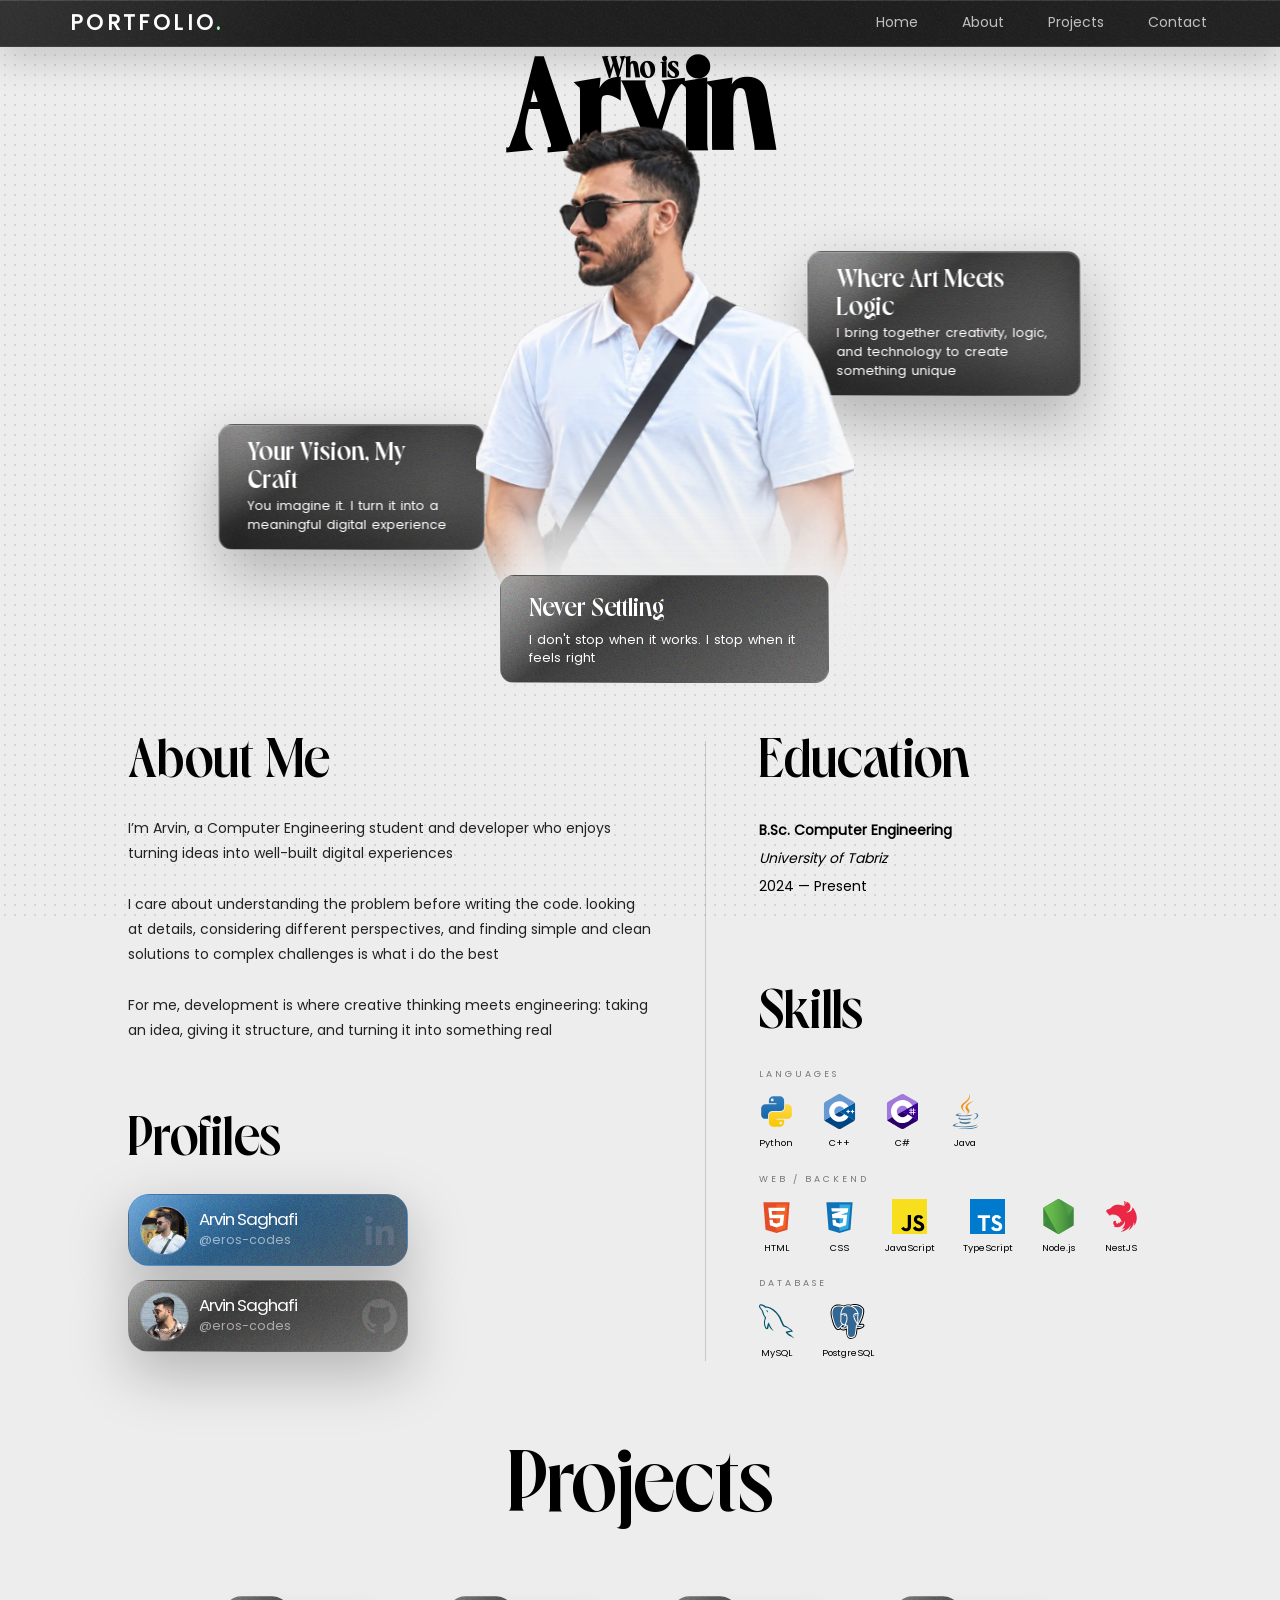
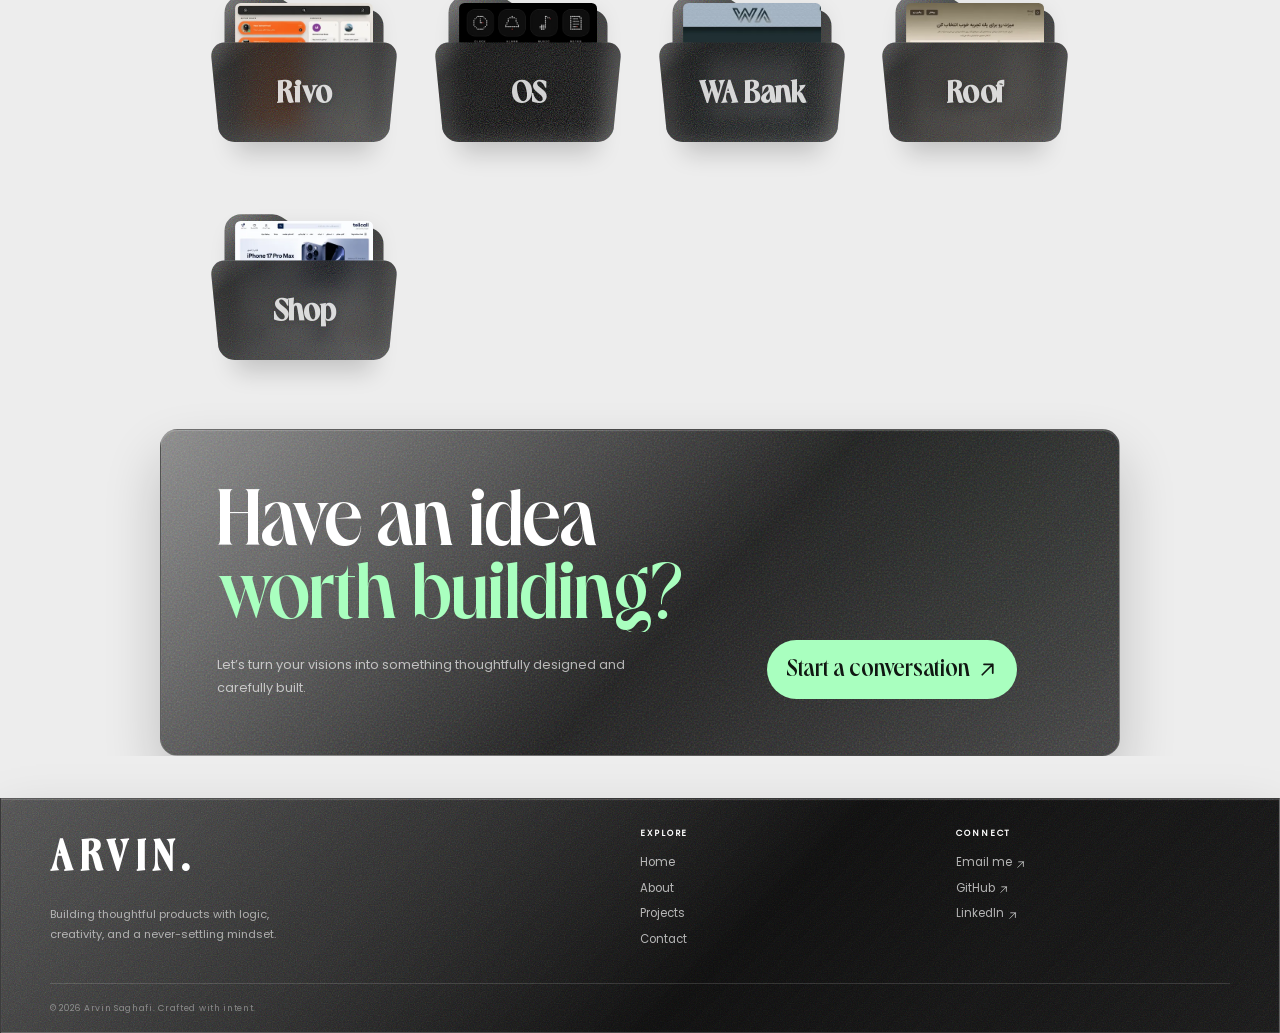
==== commit eac3ec7b: "Add new profile images for GitHub and LinkedIn in WebP format" ====
--- a/index.html
+++ b/index.html
@@ -7,7 +7,7 @@
 	<meta name="viewport" content="width=device-width, initial-scale=1.0">
 	<!-- SEO -->
 	<meta name="description"
-		content="Arvin Saghafi is a backend-focused software developer and Computer Engineering student building scalable software systems, APIs, and modern web applications.">
+		content="Arvin Saghafi (آروین ثقفی) is a backend-focused software developer and Computer Engineering student building scalable software systems, APIs, and modern web applications.">
 	<meta name="keywords"
 		content="Arvin Saghafi, backend developer, software developer, API developer, software engineer, web developer, portfolio">
 	<meta name="author" content="Arvin Saghafi">
@@ -83,7 +83,7 @@
 					"@type": "Person",
 					"@id": "https://www.aboutarvin.ir/#person",
 					"name": "Arvin Saghafi",
-					"alternateName": "آروین ثقفی",
+					"alternateName": ["آروین ثقفی", "اروین ثقفی"],
 					"url": "https://www.aboutarvin.ir/",
 					"image": "https://www.aboutarvin.ir/assets/images/me/Me.webp",
 					"jobTitle": "Backend-Focused Software Developer",
@@ -117,7 +117,8 @@
 						"name": "University of Tabriz"
 					},
 					"sameAs": [
-						"https://github.com/eros-codes"
+						"https://github.com/eros-codes",
+						"https://www.linkedin.com/in/eros-codes"
 					]
 				},
 				{
@@ -158,7 +159,7 @@
 					"name": "Rivo",
 					"url": "https://www.aboutarvin.ir/rivo/",
 					"image": "https://www.aboutarvin.ir/assets/images/projects/rivo.webp",
-					"description": "A real-time chat application with end-to-end encryption, built by Arvin Saghafi with Node.js, PostgreSQL, Socket.IO and HashiCorp Vault.",
+					"description": "A real-time chat application with server-side envelope encryption using DEKs and a KEK managed by HashiCorp Vault, built by Arvin Saghafi with Node.js, PostgreSQL and Socket.IO.",
 					"codeRepository": "https://github.com/eros-codes/Rivo",
 					"programmingLanguage": [
 						"JavaScript",
@@ -194,7 +195,7 @@
 				"item": {
 					"@type": "SoftwareApplication",
 					"@id": "https://www.aboutarvin.ir/bank/#project",
-					"name": "Bank",
+					"name": "WA Bank",
 					"url": "https://www.aboutarvin.ir/bank/",
 					"image": "https://www.aboutarvin.ir/assets/images/projects/bank.webp",
 					"description": "A desktop banking application with separate apps for customers, employees and managers, built with Java, JavaFX and MySQL.",
@@ -250,63 +251,6 @@
 		]
 	}
 	</script>
-	<script type="application/ld+json">
-	{
-		"@context": "https://schema.org",
-		"@type": "FAQPage",
-		"@id": "https://www.aboutarvin.ir/#faq",
-		"mainEntity": [
-			{
-				"@type": "Question",
-				"name": "Who is Arvin Saghafi?",
-				"acceptedAnswer": {
-					"@type": "Answer",
-					"text": "Arvin Saghafi is a backend-focused software developer and Computer Engineering student specializing in backend systems, API development, database design, and scalable software solutions."
-				}
-			},
-			{
-				"@type": "Question",
-				"name": "What technologies does Arvin Saghafi use?",
-				"acceptedAnswer": {
-					"@type": "Answer",
-					"text": "Arvin Saghafi works with Node.js, NestJS, Express, TypeScript, JavaScript, PostgreSQL, MySQL, Prisma, TypeORM, Java, C++ with Qt, C#, Python, React, SQL and Git."
-				}
-			},
-			{
-				"@type": "Question",
-				"name": "What projects has Arvin Saghafi built?",
-				"acceptedAnswer": {
-					"@type": "Answer",
-					"text": "Arvin Saghafi's selected work is Rivo, a real-time encrypted chat application; OS, a mini operating system shell in C++ and Qt; Bank, a desktop banking application in Java; Roof, a café's website and table booking system; and Shop, an e-commerce back end in NestJS."
-				}
-			},
-			{
-				"@type": "Question",
-				"name": "What is Rivo developed by Arvin Saghafi?",
-				"acceptedAnswer": {
-					"@type": "Answer",
-					"text": "Rivo is a real-time web application developed by Arvin Saghafi using Node.js, PostgreSQL, Socket.IO, and HashiCorp Vault with secure messaging and encryption features."
-				}
-			},
-			{
-				"@type": "Question",
-				"name": "What is OS by Arvin Saghafi?",
-				"acceptedAnswer": {
-					"@type": "Answer",
-					"text": "OS is a mini operating system shell for the desktop that Arvin Saghafi built in C++20 with Qt 6. Its apps have a real lifecycle and keep working in the background, alarms and timers ring through the OS, a password vault encrypts everything with Argon2id and XChaCha20-Poly1305, apps can be installed from a file and must be granted permissions, and the whole interface is drawn in dots. Case study: https://www.aboutarvin.ir/os/"
-				}
-			},
-			{
-				"@type": "Question",
-				"name": "What is Roof by Arvin Saghafi?",
-				"acceptedAnswer": {
-					"@type": "Answer",
-					"text": "Roof is a café's whole digital side: its website and menu, which the staff run from an admin panel, and a table booking system where guests pick their exact table on the café's real floor plan and no table can be booked twice. Arvin Saghafi built the website on his own and the booking system's back end with a teammate who built its front end. Case study: https://www.aboutarvin.ir/roof/"
-				}
-			}
-		]
-	}
-	</script>
 </head>
 
 <body>
@@ -383,10 +327,23 @@
 						</div>
 					</article>
 					<article class="connect-card">
-						<h3>Code Base</h3>
+						<h3>Profiles</h3>
+						<a href="https://linkedin.com/in/eros-codes" class="profile-card linkedin" target="_blank" rel="noreferrer">
+							<div class="profile-image">
+								<img width="160" height="160" src="assets/images/me/linkedin-profile.webp" alt="Arvin Saghafi LinkedIn profile picture"
+									loading="lazy">
+							</div>
+							<div class="profile-info">
+								<h3>Arvin Saghafi</h3>
+								<span>@eros-codes</span>
+							</div>
+							<div class="github-icon">
+								<img width="24" height="24" src="assets/SVGs/social/linkedin.svg" alt="">
+							</div>
+						</a>
 						<a href="https://github.com/eros-codes" class="profile-card" target="_blank" rel="noreferrer">
 							<div class="profile-image">
-								<img width="160" height="160" src="assets/images/me/profile.webp" alt="Arvin Saghafi GitHub profile picture"
+								<img width="160" height="160" src="assets/images/me/github-profile.webp" alt="Arvin Saghafi GitHub profile picture"
 									loading="lazy">
 							</div>
 							<div class="profile-info">
@@ -570,10 +527,23 @@
 							</p>
 						</article>
 						<article class="connect-card">
-							<h3>Code Base</h3>
+							<h3>Profiles</h3>
+							<a href="https://linkedin.com/in/eros-codes" class="profile-card linkedin" target="_blank" rel="noreferrer">
+								<div class="profile-image">
+									<img width="160" height="160" src="assets/images/me/linkedin-profile.webp"
+										alt="Arvin Saghafi LinkedIn profile picture" loading="lazy">
+								</div>
+								<div class="profile-info">
+									<h3>Arvin Saghafi</h3>
+									<span>@eros-codes</span>
+								</div>
+								<div class="github-icon">
+									<img width="24" height="24" src="assets/SVGs/social/linkedin.svg" alt="">
+								</div>
+							</a>
 							<a href="https://github.com/eros-codes" class="profile-card" target="_blank" rel="noreferrer">
 								<div class="profile-image">
-									<img width="160" height="160" src="assets/images/me/profile.webp" alt="Arvin Saghafi GitHub profile picture"
+									<img width="160" height="160" src="assets/images/me/github-profile.webp" alt="Arvin Saghafi GitHub profile picture"
 										loading="lazy">
 								</div>
 								<div class="profile-info">
@@ -683,10 +653,23 @@
 					</div>
 				</article>
 				<article class="connect-card">
-					<h3>Code Base</h3>
+					<h3>Profiles</h3>
+					<a href="https://linkedin.com/in/eros-codes" class="profile-card linkedin" target="_blank" rel="noreferrer">
+						<div class="profile-image">
+							<img width="160" height="160" src="assets/images/me/linkedin-profile.webp"
+								alt="Arvin Saghafi LinkedIn profile picture" loading="lazy">
+						</div>
+						<div class="profile-info">
+							<h3>Arvin Saghafi</h3>
+							<span>@eros-codes</span>
+						</div>
+						<div class="github-icon">
+							<img width="24" height="24" src="assets/SVGs/social/linkedin.svg" alt="">
+						</div>
+					</a>
 					<a href="https://github.com/eros-codes" class="profile-card" target="_blank" rel="noreferrer">
 						<div class="profile-image">
-							<img width="160" height="160" src="assets/images/me/profile.webp" alt="Arvin Saghafi GitHub profile picture"
+							<img width="160" height="160" src="assets/images/me/github-profile.webp" alt="Arvin Saghafi GitHub profile picture"
 								loading="lazy">
 						</div>
 						<div class="profile-info">
@@ -723,9 +706,9 @@
 				<a class="folder" href="bank/" aria-label="Bank case study">
 					<div class="folder-back"></div>
 					<img width="360" height="360" class="folder-image" src="assets/images/projects/bank.webp" loading="lazy" decoding="async"
-						alt="Bank management desktop application built by Arvin Saghafi using Java JavaFX and MySQL" title="Bank">
+						alt="WA Bank, a desktop banking application built by Arvin Saghafi using Java, JavaFX and MySQL" title="WA Bank">
 					<div class="folder-front">
-						<div class="main-folder-title">Bank</div>
+						<div class="main-folder-title">WA Bank</div>
 					</div>
 				</a>
 				<a class="folder" href="roof/" aria-label="Roof case study">
@@ -817,6 +800,12 @@
 								stroke-width="2" d="M18 6L6 18M8 6h10v10" />
 						</svg>
 					</a>
+					<a href="https://www.linkedin.com/in/eros-codes/" target="_blank" rel="noopener noreferrer">LinkedIn
+						<svg xmlns="http://www.w3.org/2000/svg" width="1em" height="1em" viewBox="0 0 24 24" aria-hidden="true">
+							<path fill="none" stroke="currentColor" stroke-linecap="round" stroke-linejoin="round" stroke-width="2"
+								d="M18 6L6 18M8 6h10v10" />
+						</svg>
+					</a>
 				</nav>
 			</div>
 		</div>
--- a/assets/stylesheets/home/about.css
+++ b/assets/stylesheets/home/about.css
@@ -24,7 +24,7 @@
 		.bento-right {
 			display: flex;
 			flex-direction: column;
-			gap: 4rem;
+			gap: 6.1rem;
 		}
 	}
 
@@ -71,7 +71,7 @@
 	}
 
 	.about-card {
-		min-height: 450px;
+		min-height: 378px;
 
 		.about-text {
 			max-width: 620px;
@@ -141,244 +141,23 @@
 		}
 	}
 
-	.profile-card {
-		width: 20rem;
-		display: flex;
-		align-items: center;
-		gap: 0.75rem;
-		padding: 0.75rem 0.75rem;
-		border-radius: 1.5rem;
-		background: linear-gradient(
-			145deg,
-			rgba(62, 62, 62, 0.5) 3%,
-			rgba(14, 14, 14, 0.8) 35%,
-			rgba(0, 0, 0, 0.5)
-		);
-		backdrop-filter: blur(18px);
-		-webkit-backdrop-filter: blur(18px);
-		border: 1px solid rgba(255, 255, 255, 0.18);
-		box-shadow:
-			inset 0 0 40px rgba(255, 255, 255, 0.05),
-			0 20px 60px rgba(0, 0, 0, 0.25);
-
-		position: relative;
-		overflow: hidden;
-		text-decoration: none;
-		color: white;
-
-		&::before {
-			content: "";
-			position: absolute;
-			inset: 0;
-			background-image: url("data:image/svg+xml,%3Csvg viewBox='0 0 300 300' xmlns='http://www.w3.org/2000/svg'%3E%3Cfilter id='noise'%3E%3CfeTurbulence type='fractalNoise' baseFrequency='.65' numOctaves='4'/%3E%3C/filter%3E%3Crect width='300' height='300' filter='url(%23noise)'/%3E%3C/svg%3E");
-			opacity: 0.9;
-			mix-blend-mode: soft-light;
-			pointer-events: none;
-		}
-		&::after {
-			content: "";
-			position: absolute;
-			inset: 0;
-			background: linear-gradient(
-				120deg,
-				rgba(255, 255, 255, 0.18),
-				transparent 25%,
-				transparent 70%,
-				rgba(255, 255, 255, 0.04)
-			);
-			opacity: 0.9;
-			pointer-events: none;
-		}
-		.profile-image {
-			width: 3.5rem;
-			height: 3.5rem;
-			border-radius: 50%;
-			overflow: hidden;
-			opacity: 1;
-			border: 1px solid rgba(255, 255, 255, 0.2);
-
-			flex-shrink: 0;
-			img {
-				width: 100%;
-				height: 100%;
-				object-fit: cover;
-			}
-		}
-		.profile-info {
-			position: relative;
-			z-index: 2;
-			display: flex;
-			flex-direction: column;
-			justify-content: space-between;
-			align-items: start;
-			gap: 0.2rem;
-
-			h3 {
-				margin: 0;
-				font-family: "Poppins", serif;
-				font-size: 1.2rem;
-				font-weight: 400;
-				letter-spacing: -1px;
-			}
-			span {
-				font-family: "Poppins", sans-serif;
-				font-size: 0.9rem;
-				color: rgba(255, 255, 255, 0.55);
-			}
-		}
-		.github-icon {
-			margin-left: auto;
-			width: 2.5rem;
-			height: 2.5rem;
-			opacity: 0.12;
-			position: relative;
-			z-index: 2;
-
-			img {
-				width: 100%;
-				height: 100%;
-			}
-		}
-	}
-}
-
-/* Tablet */
-@media screen and (min-width: 768px) and (max-width: 1024px) {
-	.bento-grid-laptop, .bento-grid-mobile { display: none; }
-	.bento-grid-tablet {
-		width: 85%;
-		display: flex;
-		justify-content: start;
-		align-items: start;
-		flex-direction: column;
-		gap: 3rem;
-		position: relative;
-
-		.bento-top {
-			width: 100%;
-			display: flex;
-			flex-direction: column;
-		}
-		.bento-bottom {
-			width: 100%;
-			display: grid;
-			grid-template-columns: 0.65fr 1px 0.35fr;
-			column-gap: 3.75rem;
-			align-items: center;
-		}
-		.vertical-divider {
-			width: 0.75px;
-			height: 100%;
-			background: rgba(0, 0, 0, 0.15);
-			justify-self: start;
-		}
-	}
-
-	.about-card,
-	.education-card,
-	.skills-card,
 	.connect-card {
-		padding: 0;
-		position: relative;
 		display: flex;
 		flex-direction: column;
 		justify-content: start;
 		align-items: start;
-		gap: 1.25rem;
-
-		h3{
-			font-size: 3rem;
-			font-weight: 400;
-			line-height: 1;
-		}
-	}
-
-	.about-card {
-		.about-text {
-			display: flex;
-			flex-direction: column;
-			justify-content: start;
-			align-items: start;
-			gap: 1rem;
-
-			p {
-				font-family: "Poppins", sans-serif;
-				font-size: 0.9rem;
-				line-height: 1.5;
-				color: #222;
-			}
-		}
-	}
-
-	.skill-group {
-		display: flex;
-		flex-direction: column;
-		align-items: flex-start;
-		gap: 0.7rem;
-
-		> span {
-			width: auto;
-			padding-top: 0;
-			font-family: "Poppins", sans-serif;
-			font-size: 0.65rem;
-			letter-spacing: 3px;
-			color: #777;
-		}
-		.skill-icons {
-			display: flex;
-			flex-wrap: nowrap;
-			gap: 2rem;
-			align-items: flex-start;
-
-			div {
-				display: flex;
-				flex-direction: column;
-				align-items: center;
-				gap: 0.5rem;
-			}
-			img {
-				width: 2rem;
-				height: 2rem;
-			}
-			p {
-				font-family: "Poppins", sans-serif;
-				font-size: 0.6rem;
-				margin: 0;
-			}
-		}
-	}
-
-	.bento-bottom-right {
-		width: 100%;
-		display: flex;
-		flex-direction: column;
-		justify-content: start;
-		align-items: start;
-		gap: 3rem;
-
-		.education-info {
-			font-family: "Poppins", sans-serif;
-			font-size: 1rem;
-			line-height: 2;
-
-			strong {
-				font-weight: 600;
-			}
-			em {
-				font-style: italic;
-			}
-			h3 {
-				margin-bottom: 3rem;
-			}
-		}
-
+		gap: 1rem;
+
+		h3 {
+			margin-bottom: 1rem;
+		}
 		.profile-card {
-			width: 15rem;
+			width: 20rem;
 			display: flex;
 			align-items: center;
 			gap: 0.75rem;
-			padding: 0.65rem 0.65rem;
-			border-radius: 1.4rem;
+			padding: 0.75rem 0.75rem;
+			border-radius: 1.5rem;
 			background: linear-gradient(
 				145deg,
 				rgba(62, 62, 62, 0.5) 3%,
@@ -391,12 +170,12 @@
 			box-shadow:
 				inset 0 0 40px rgba(255, 255, 255, 0.05),
 				0 20px 60px rgba(0, 0, 0, 0.25);
-
+	
 			position: relative;
 			overflow: hidden;
 			text-decoration: none;
 			color: white;
-
+	
 			&::before {
 				content: "";
 				position: absolute;
@@ -421,13 +200,13 @@
 				pointer-events: none;
 			}
 			.profile-image {
-				width: 3rem;
-				height: 3rem;
+				width: 3.5rem;
+				height: 3.5rem;
 				border-radius: 50%;
 				overflow: hidden;
 				opacity: 1;
 				border: 1px solid rgba(255, 255, 255, 0.2);
-
+	
 				flex-shrink: 0;
 				img {
 					width: 100%;
@@ -443,34 +222,299 @@
 				justify-content: space-between;
 				align-items: start;
 				gap: 0.2rem;
-
+	
 				h3 {
 					margin: 0;
 					font-family: "Poppins", serif;
-					font-size: 1.1rem;
+					font-size: 1.2rem;
 					font-weight: 400;
 					letter-spacing: -1px;
 				}
 				span {
 					font-family: "Poppins", sans-serif;
-					font-size: 0.7rem;
+					font-size: 0.9rem;
 					color: rgba(255, 255, 255, 0.55);
 				}
 			}
 			.github-icon {
 				margin-left: auto;
-				width: 2rem;
-				height: 2rem;
+				width: 2.5rem;
+				height: 2.5rem;
 				opacity: 0.12;
 				position: relative;
 				z-index: 2;
-
+	
 				img {
 					width: 100%;
 					height: 100%;
 				}
 			}
 		}
+		.linkedin {
+			border: 1px solid rgba(112, 181, 249, 0.22);
+			background: linear-gradient(
+			145deg,
+			rgba(10, 102, 194, 0.7) 3%,
+			rgba(8, 58, 108, 0.85) 45%,
+			rgba(2, 15, 30, 0.65) 100%
+		);
+		}
+	}
+}
+
+/* Tablet */
+@media screen and (min-width: 768px) and (max-width: 1024px) {
+	.bento-grid-laptop, .bento-grid-mobile { display: none; }
+	.bento-grid-tablet {
+		width: 85%;
+		display: flex;
+		justify-content: start;
+		align-items: start;
+		flex-direction: column;
+		gap: 3rem;
+		position: relative;
+
+		.bento-top {
+			width: 100%;
+			display: flex;
+			flex-direction: column;
+		}
+		.bento-bottom {
+			width: 100%;
+			display: grid;
+			grid-template-columns: 0.65fr 1px 0.35fr;
+			column-gap: 3.75rem;
+			align-items: center;
+		}
+		.vertical-divider {
+			width: 0.75px;
+			height: 100%;
+			background: rgba(0, 0, 0, 0.15);
+			justify-self: start;
+		}
+	}
+
+	.about-card,
+	.education-card,
+	.skills-card,
+	.connect-card {
+		padding: 0;
+		position: relative;
+		display: flex;
+		flex-direction: column;
+		justify-content: start;
+		align-items: start;
+		gap: 1.25rem;
+
+		h3{
+			font-size: 3rem;
+			font-weight: 400;
+			line-height: 1;
+		}
+	}
+	.skills-card {
+		gap: 2rem;
+	}
+
+	.about-card {
+		.about-text {
+			display: flex;
+			flex-direction: column;
+			justify-content: start;
+			align-items: start;
+			gap: 1rem;
+
+			p {
+				font-family: "Poppins", sans-serif;
+				font-size: 0.9rem;
+				line-height: 1.5;
+				color: #222;
+			}
+		}
+	}
+
+	.skill-group {
+		display: flex;
+		flex-direction: column;
+		align-items: flex-start;
+		gap: 0.7rem;
+
+		> span {
+			width: auto;
+			padding-top: 0;
+			font-family: "Poppins", sans-serif;
+			font-size: 0.65rem;
+			letter-spacing: 3px;
+			color: #777;
+		}
+		.skill-icons {
+			display: flex;
+			flex-wrap: nowrap;
+			gap: 2rem;
+			align-items: flex-start;
+
+			div {
+				display: flex;
+				flex-direction: column;
+				align-items: center;
+				gap: 0.5rem;
+			}
+			img {
+				width: 2rem;
+				height: 2rem;
+			}
+			p {
+				font-family: "Poppins", sans-serif;
+				font-size: 0.6rem;
+				margin: 0;
+			}
+		}
+	}
+
+	.bento-bottom-right {
+		width: 100%;
+		display: flex;
+		flex-direction: column;
+		justify-content: start;
+		align-items: start;
+		gap: 3rem;
+
+		.education-info {
+			font-family: "Poppins", sans-serif;
+			font-size: 1rem;
+			line-height: 2;
+
+			strong {
+				font-weight: 600;
+			}
+			em {
+				font-style: italic;
+			}
+			h3 {
+				margin-bottom: 3rem;
+			}
+		}
+
+		.connect-card {
+			display: flex;
+			flex-direction: column;
+			justify-content: start;
+			align-items: start;
+			gap: 1rem;
+
+			h3 {
+				margin-bottom: 1rem;
+			}
+
+			.profile-card {
+				width: 15rem;
+				display: flex;
+				align-items: center;
+				gap: 0.75rem;
+				padding: 0.65rem 0.65rem;
+				border-radius: 1.4rem;
+				background: linear-gradient(
+					145deg,
+					rgba(62, 62, 62, 0.5) 3%,
+					rgba(14, 14, 14, 0.8) 35%,
+					rgba(0, 0, 0, 0.5)
+				);
+				backdrop-filter: blur(18px);
+				-webkit-backdrop-filter: blur(18px);
+				border: 1px solid rgba(255, 255, 255, 0.18);
+				box-shadow:
+					inset 0 0 40px rgba(255, 255, 255, 0.05),
+					0 20px 60px rgba(0, 0, 0, 0.25);
+
+				position: relative;
+				overflow: hidden;
+				text-decoration: none;
+				color: white;
+
+				&::before {
+					content: "";
+					position: absolute;
+					inset: 0;
+					background-image: url("data:image/svg+xml,%3Csvg viewBox='0 0 300 300' xmlns='http://www.w3.org/2000/svg'%3E%3Cfilter id='noise'%3E%3CfeTurbulence type='fractalNoise' baseFrequency='.65' numOctaves='4'/%3E%3C/filter%3E%3Crect width='300' height='300' filter='url(%23noise)'/%3E%3C/svg%3E");
+					opacity: 0.9;
+					mix-blend-mode: soft-light;
+					pointer-events: none;
+				}
+				&::after {
+					content: "";
+					position: absolute;
+					inset: 0;
+					background: linear-gradient(
+						120deg,
+						rgba(255, 255, 255, 0.18),
+						transparent 25%,
+						transparent 70%,
+						rgba(255, 255, 255, 0.04)
+					);
+					opacity: 0.9;
+					pointer-events: none;
+				}
+				.profile-image {
+					width: 3rem;
+					height: 3rem;
+					border-radius: 50%;
+					overflow: hidden;
+					opacity: 1;
+					border: 1px solid rgba(255, 255, 255, 0.2);
+
+					flex-shrink: 0;
+					img {
+						width: 100%;
+						height: 100%;
+						object-fit: cover;
+					}
+				}
+				.profile-info {
+					position: relative;
+					z-index: 2;
+					display: flex;
+					flex-direction: column;
+					justify-content: space-between;
+					align-items: start;
+					gap: 0.2rem;
+
+					h3 {
+						margin: 0;
+						font-family: "Poppins", serif;
+						font-size: 1.1rem;
+						font-weight: 400;
+						letter-spacing: -1px;
+					}
+					span {
+						font-family: "Poppins", sans-serif;
+						font-size: 0.7rem;
+						color: rgba(255, 255, 255, 0.55);
+					}
+				}
+				.github-icon {
+					margin-left: auto;
+					width: 2rem;
+					height: 2rem;
+					opacity: 0.12;
+					position: relative;
+					z-index: 2;
+
+					img {
+						width: 100%;
+						height: 100%;
+					}
+				}
+			}
+			.linkedin {
+				border: 1px solid rgba(112, 181, 249, 0.22);
+				background: linear-gradient(
+					145deg,
+					rgba(10, 102, 194, 0.5) 3%,
+					rgba(7, 30, 52, 0.8) 35%,
+					rgba(0, 6, 14, 0.5) 100%
+				);
+			}
+		}		
 	}
 }
 
@@ -686,4 +730,15 @@
 			}
 		}
 	}
+	.linkedin {
+		border: 1px solid rgba(112, 181, 249, 0.22);
+		background: linear-gradient(
+			145deg,
+			rgba(10, 102, 194, 0.5) 3%,
+			rgba(7, 30, 52, 0.8) 35%,
+			rgba(0, 6, 14, 0.5) 100%
+		);
+		margin-bottom: 1rem;
+		margin-top: 0.5rem;
+	}
 }
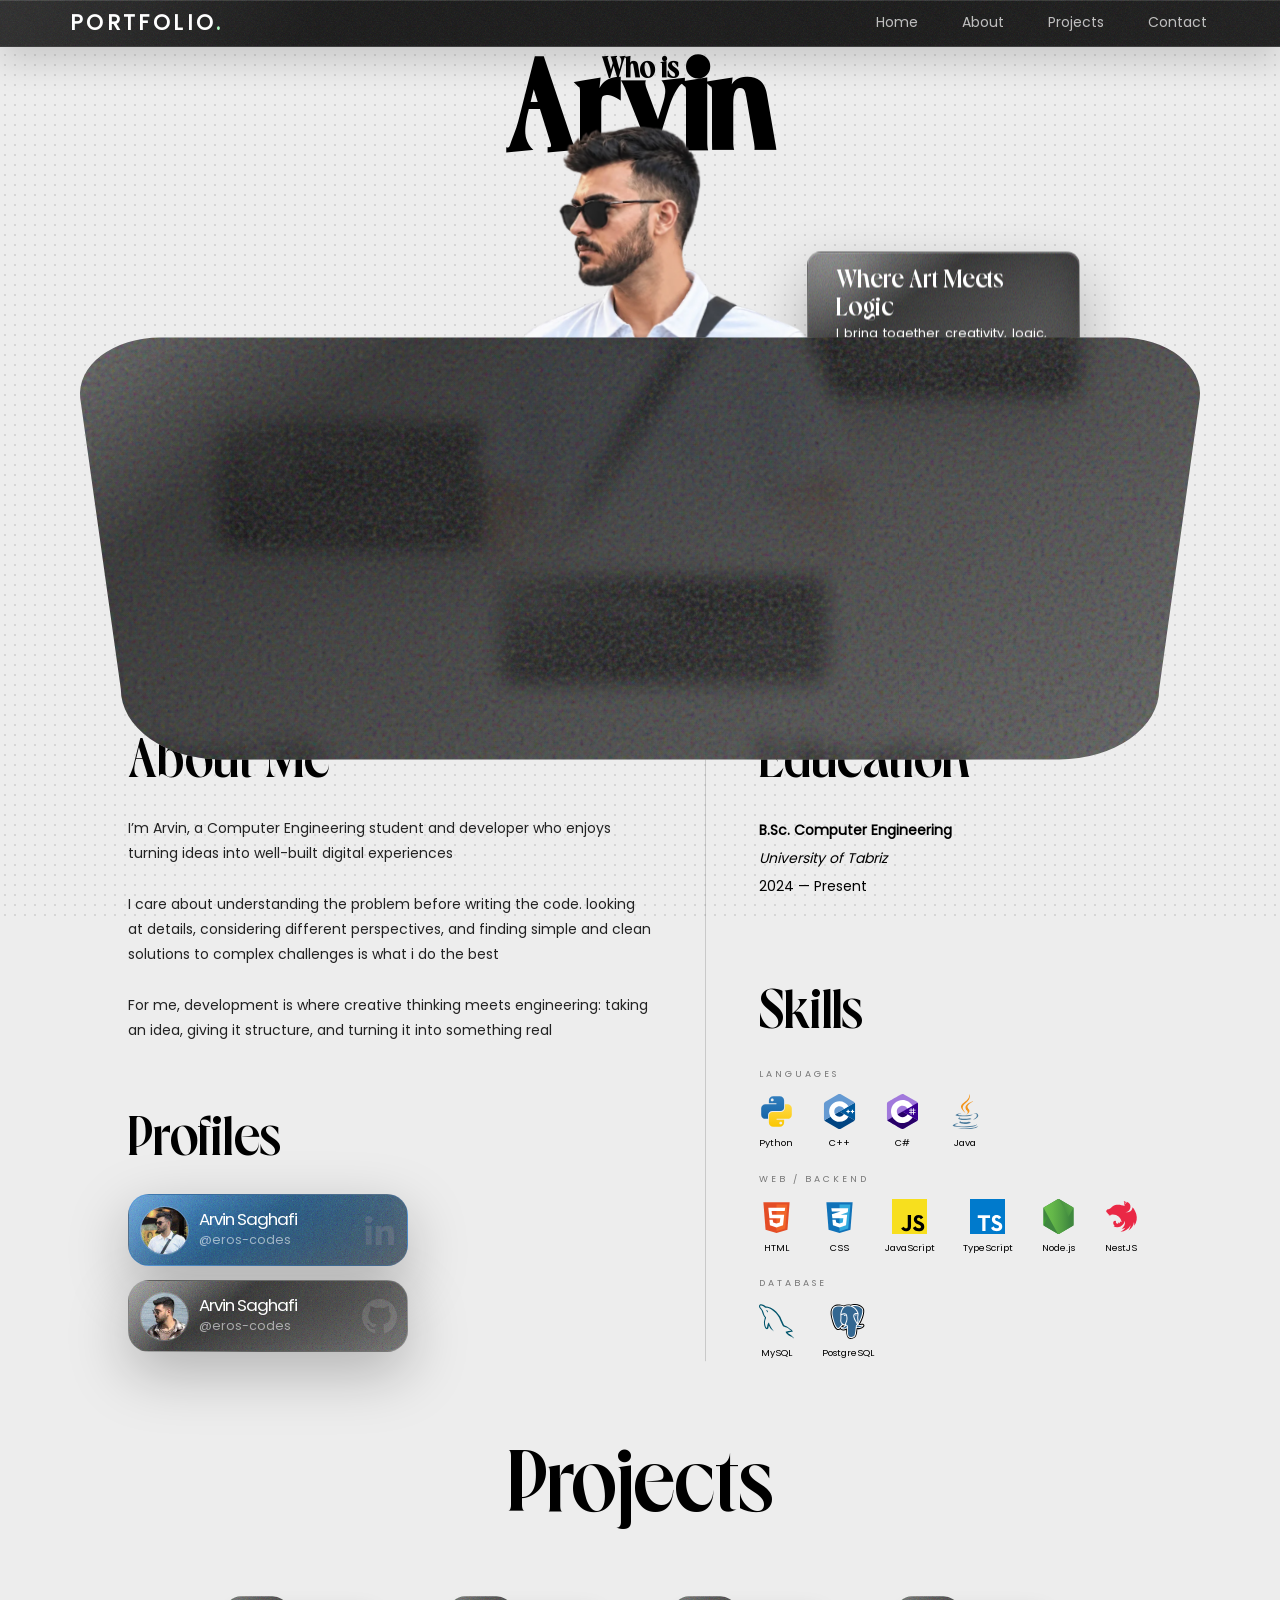
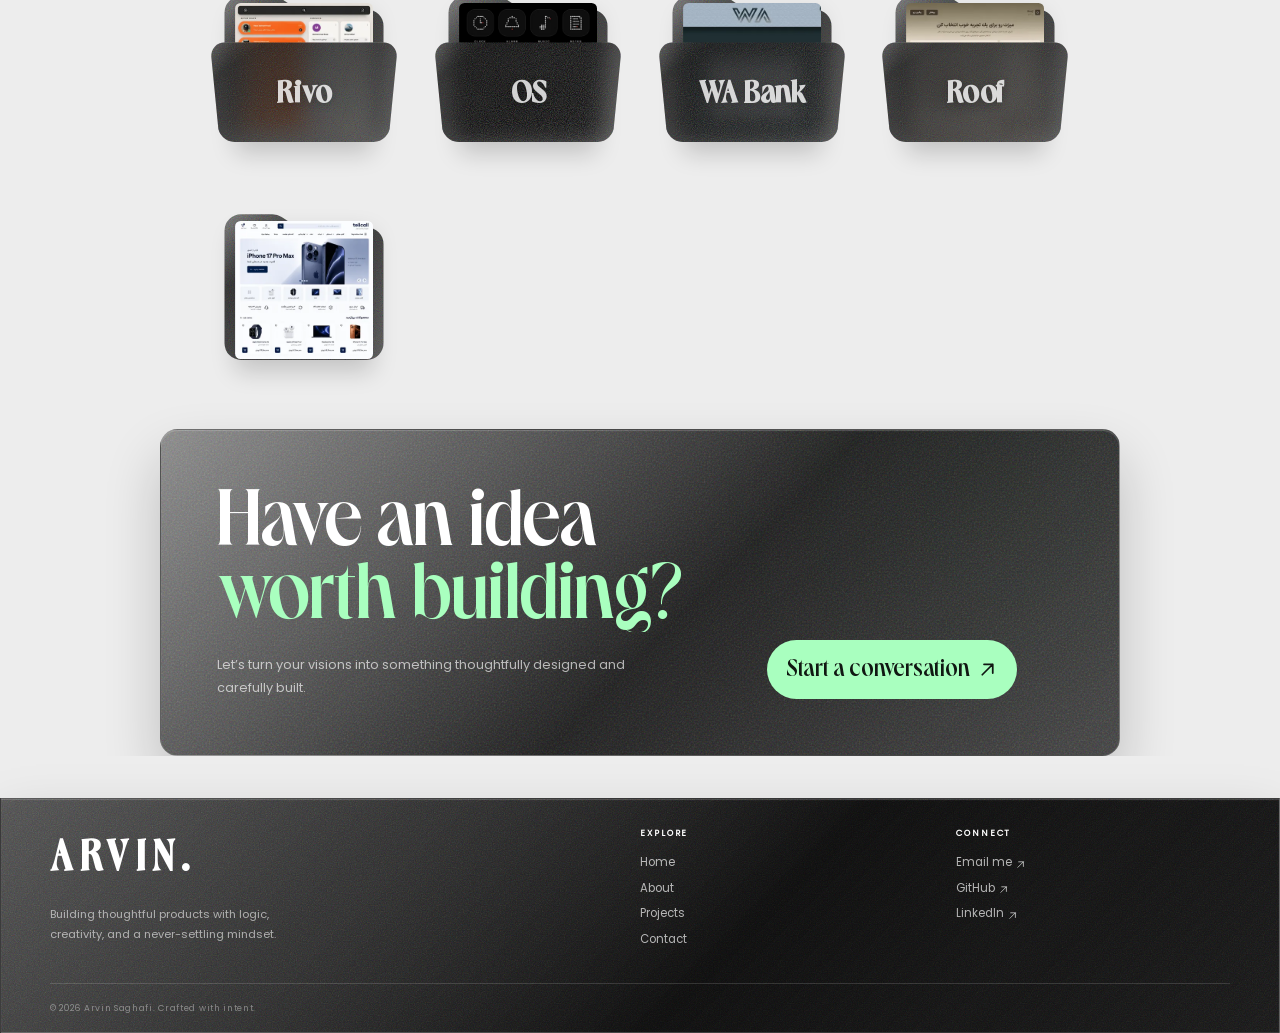
==== commit 2090a4a0: "Add shop page: Implement HTML structure and content for the electronics store case study" ====
--- a/index.html
+++ b/index.html
@@ -234,13 +234,15 @@
 				"position": 5,
 				"item": {
 					"@type": "SoftwareSourceCode",
-					"@id": "https://www.aboutarvin.ir/#shop",
+					"@id": "https://www.aboutarvin.ir/shop/#project",
 					"name": "Shop",
-					"url": "https://www.aboutarvin.ir/#projects",
+					"url": "https://www.aboutarvin.ir/shop/",
 					"image": "https://www.aboutarvin.ir/assets/images/projects/shop.webp",
-					"description": "An e-commerce back end built with NestJS, TypeORM and MySQL. Its front end is in progress.",
+					"description": "An online electronics store built alone: a NestJS and MySQL API that sells the last unit once, takes each payment exactly once and ends stolen sessions, plus a React storefront and admin panel.",
+					"codeRepository": "https://github.com/eros-codes/Shop",
 					"programmingLanguage": [
 						"TypeScript",
+						"JavaScript",
 						"SQL"
 					],
 					"author": {
@@ -719,13 +721,13 @@
 						<div class="main-folder-title">Roof</div>
 					</div>
 				</a>
-				<div class="folder" role="article">
+				<a class="folder" href="shop/" aria-label="Shop case study">
 					<div class="folder-back"></div>
 					<img width="360" height="360" class="folder-image" src="assets/images/projects/shop.webp" loading="lazy" decoding="async"
-						alt="Shop, an e-commerce back end built by Arvin Saghafi with NestJS, TypeORM and MySQL" title="Shop">
+						alt="Shop, an online electronics store built by Arvin Saghafi: a NestJS and MySQL API with a React storefront and admin panel" title="Shop">
 					<div class="folder-front">
 						<div class="main-folder-title">Shop</div>
-					</div>
+					</a>
 				</div>
 			</div>
 		</section>
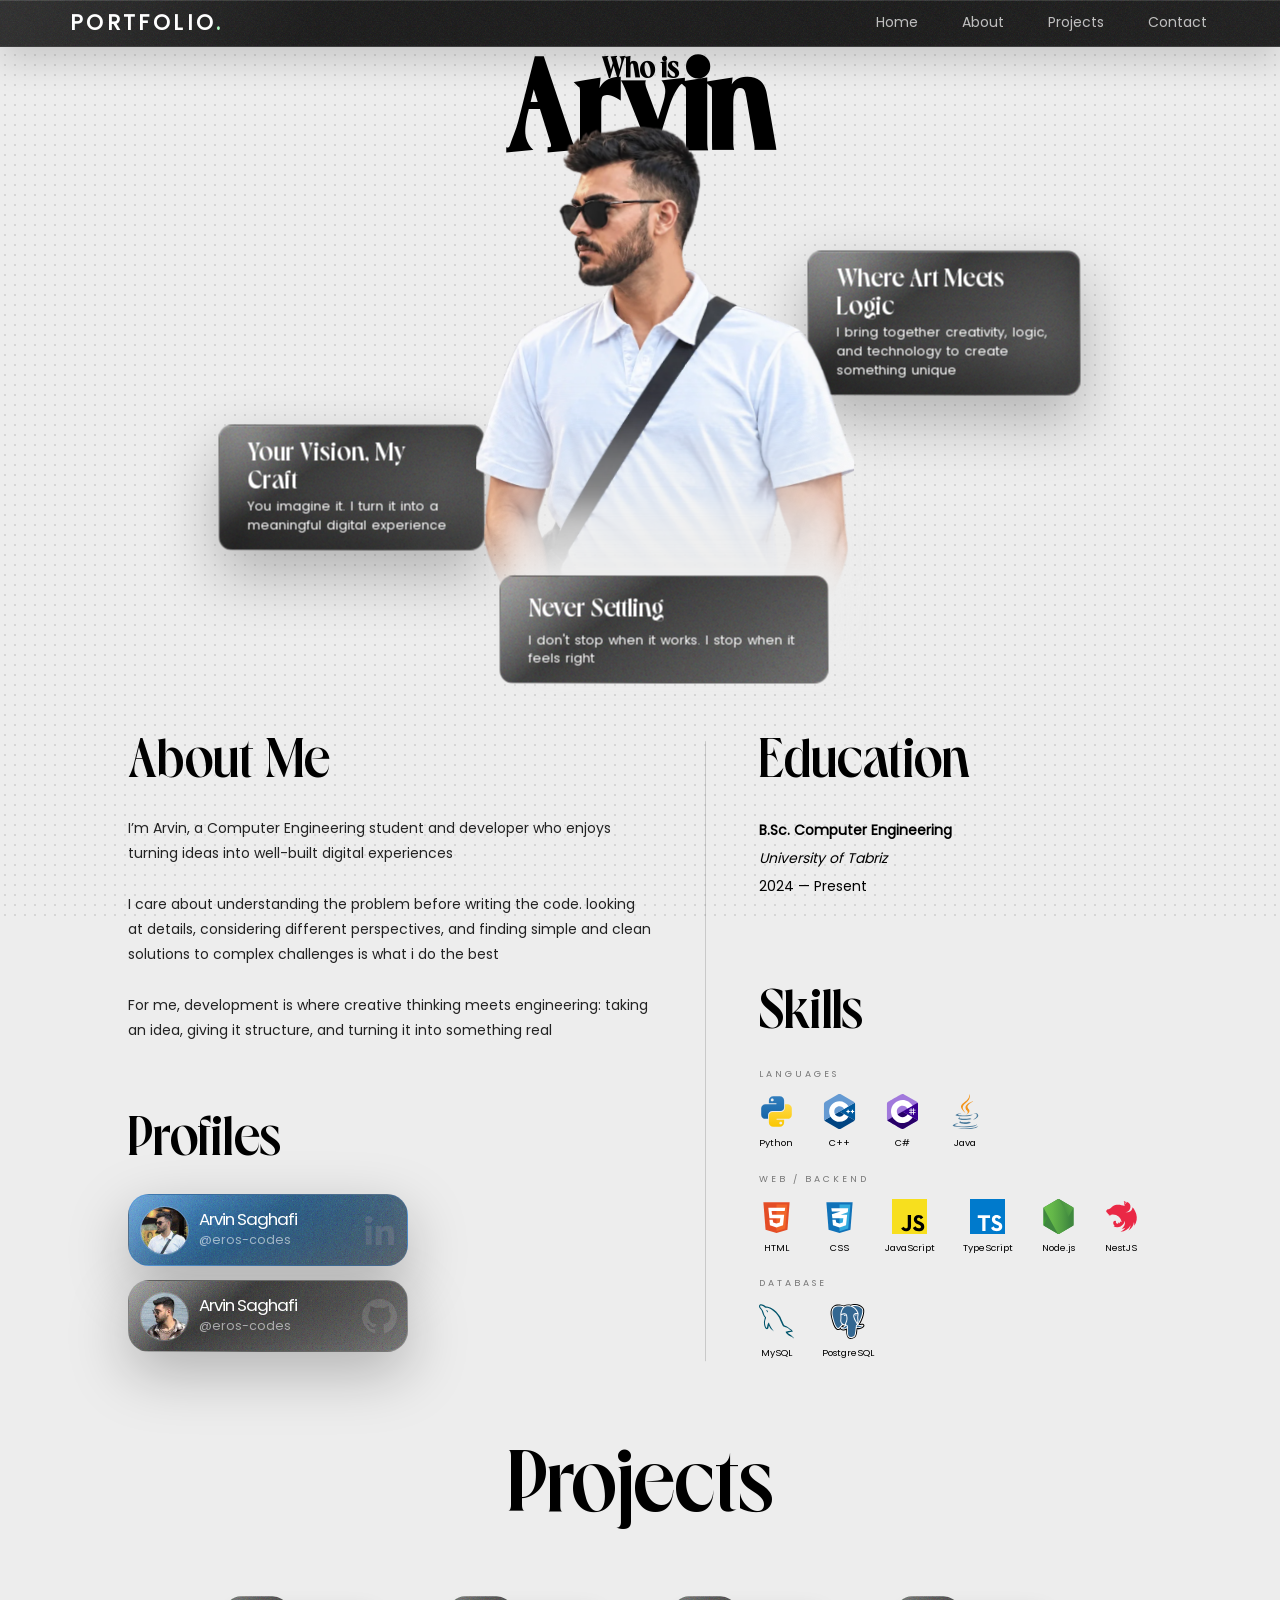
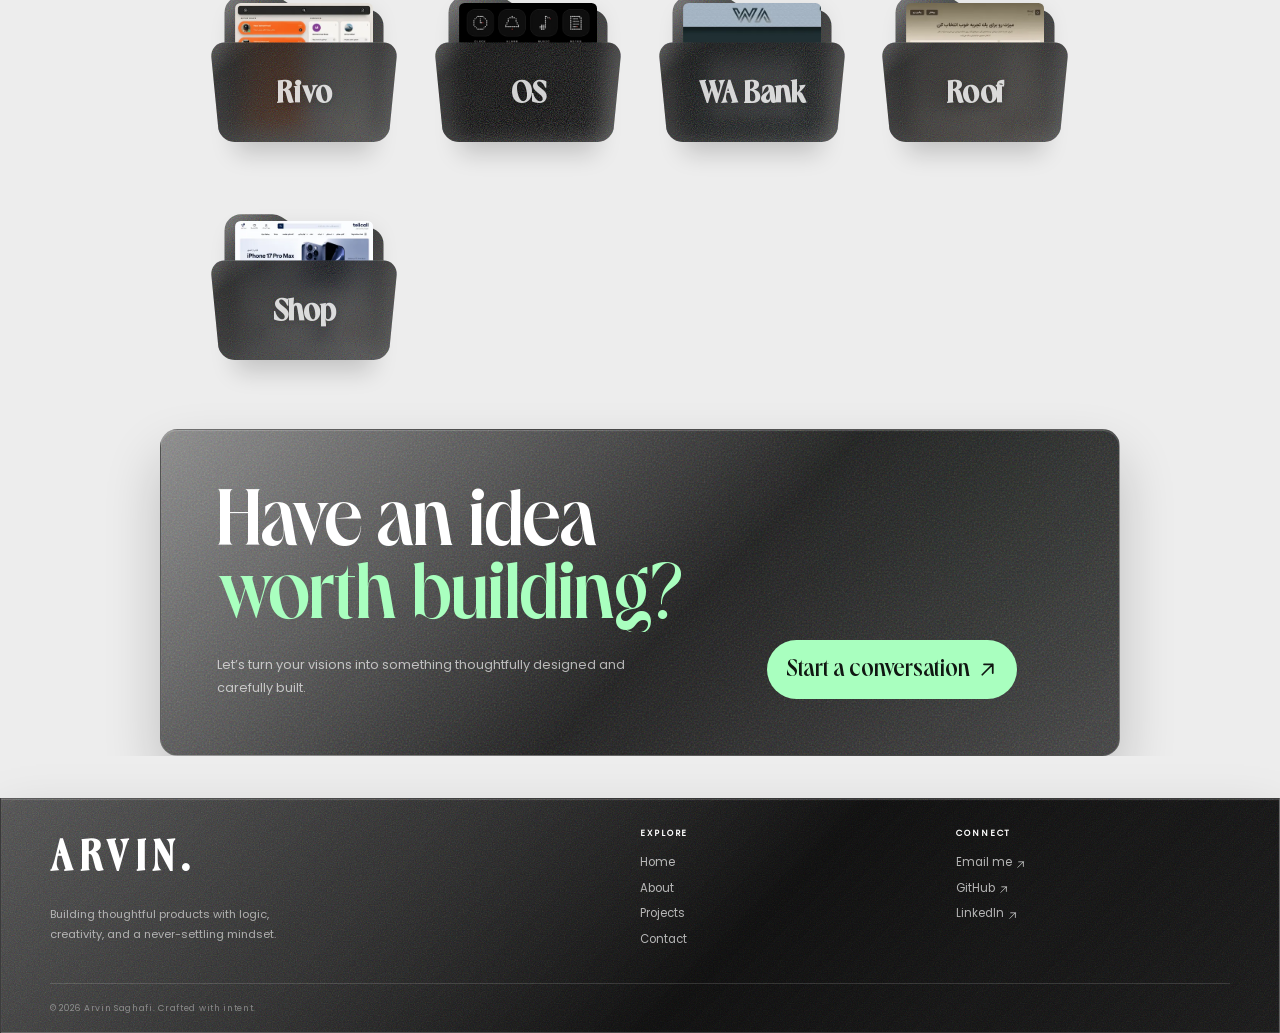
==== commit e4a669f5: "Fix: Close folder-front div in Shop section for proper HTML structure" ====
--- a/index.html
+++ b/index.html
@@ -727,6 +727,7 @@
 						alt="Shop, an online electronics store built by Arvin Saghafi: a NestJS and MySQL API with a React storefront and admin panel" title="Shop">
 					<div class="folder-front">
 						<div class="main-folder-title">Shop</div>
+					</div>
 					</a>
 				</div>
 			</div>
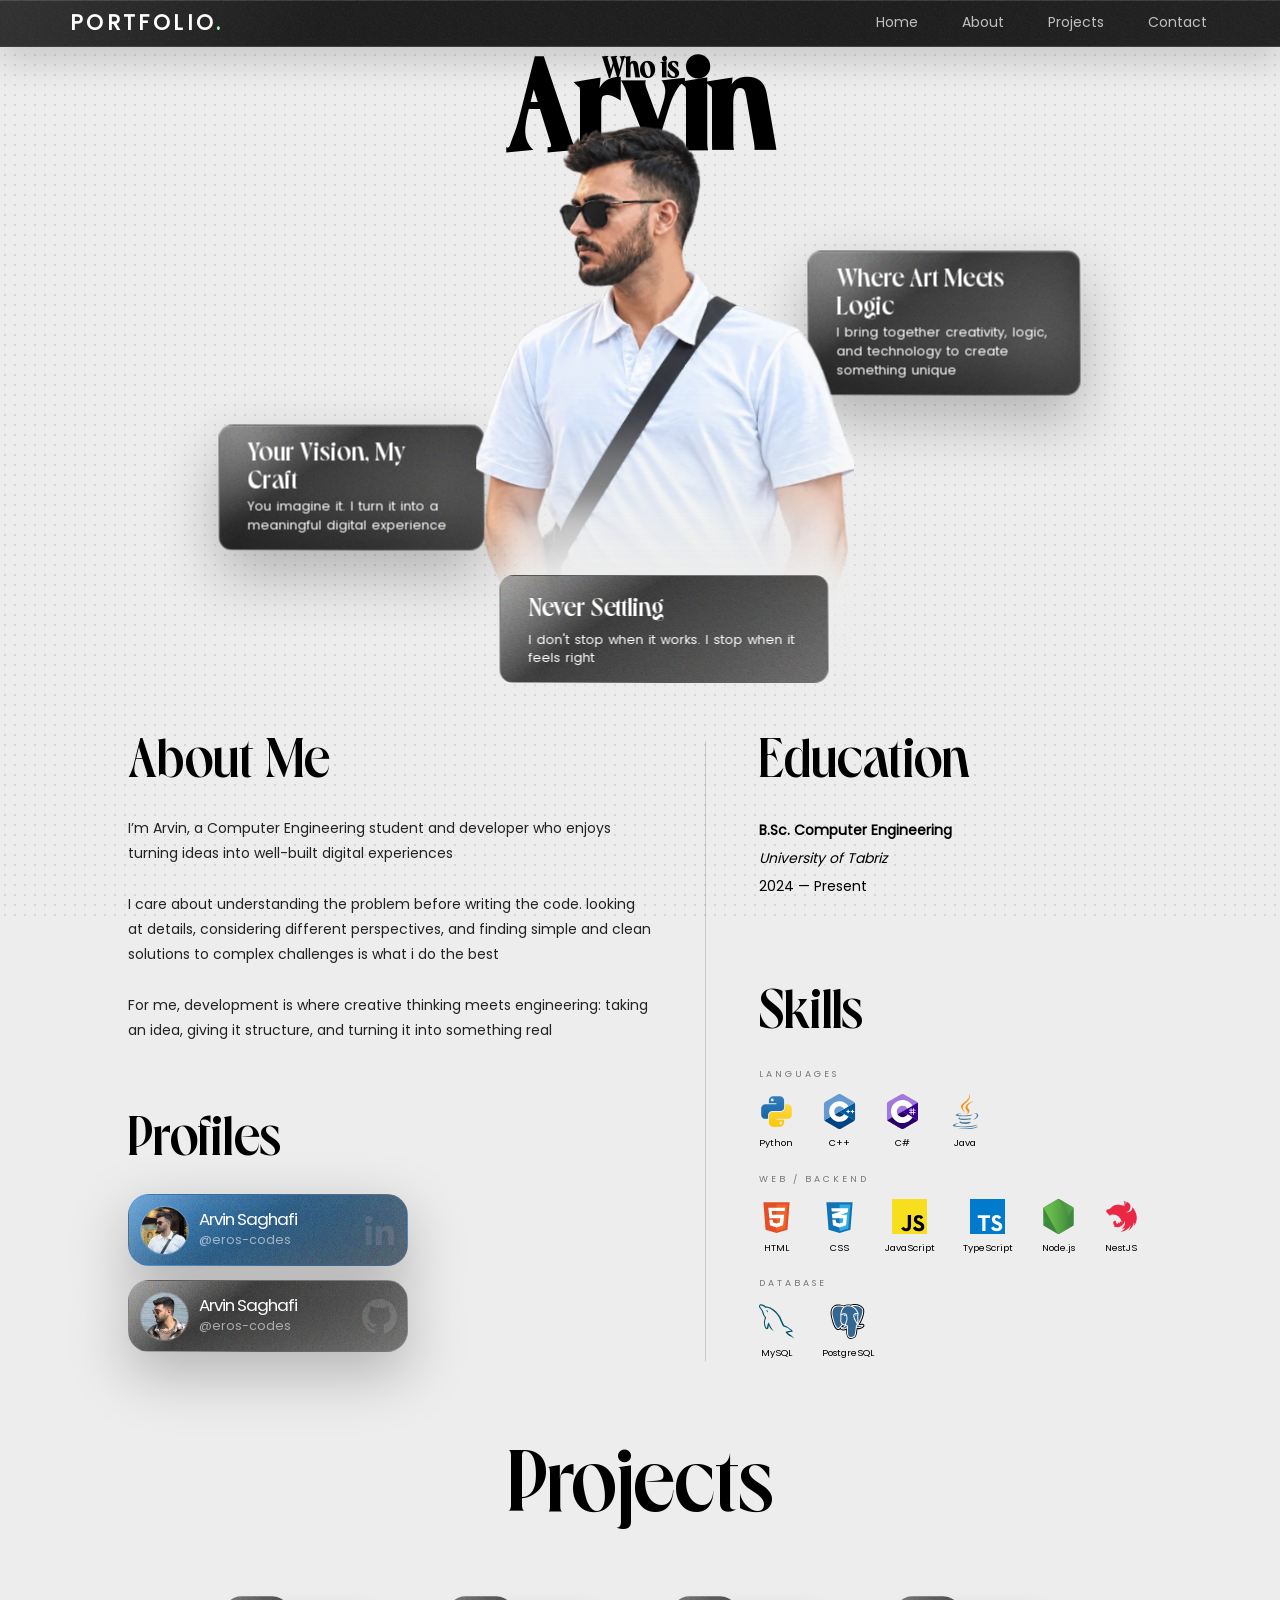
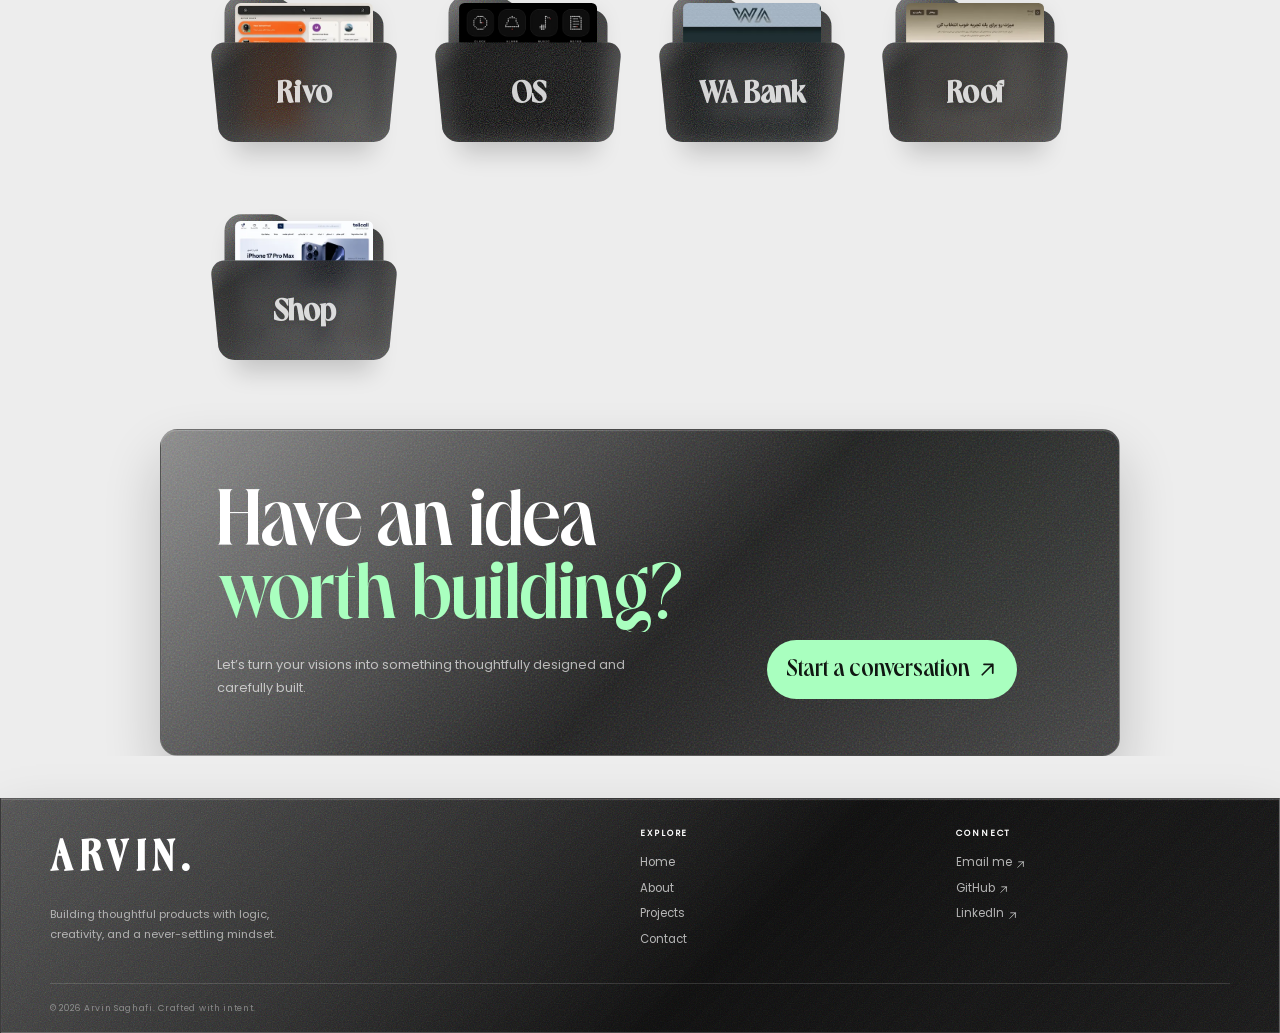
==== commit 7f699597: "feat(delivery-demo): implement delivery demo functionality with offline handling and message synchro" ====
--- a/index.html
+++ b/index.html
@@ -159,10 +159,10 @@
 					"name": "Rivo",
 					"url": "https://www.aboutarvin.ir/rivo/",
 					"image": "https://www.aboutarvin.ir/assets/images/projects/rivo.webp",
-					"description": "A real-time chat application with server-side envelope encryption using DEKs and a KEK managed by HashiCorp Vault, built by Arvin Saghafi with Node.js, PostgreSQL and Socket.IO.",
+					"description": "A real-time chat application by Arvin Saghafi, written in TypeScript (Express, Socket.IO, React) on PostgreSQL: chats sort themselves, nothing is lost offline, and every message is encrypted with its own key.",
 					"codeRepository": "https://github.com/eros-codes/Rivo",
 					"programmingLanguage": [
-						"JavaScript",
+						"TypeScript",
 						"SQL"
 					],
 					"author": {
